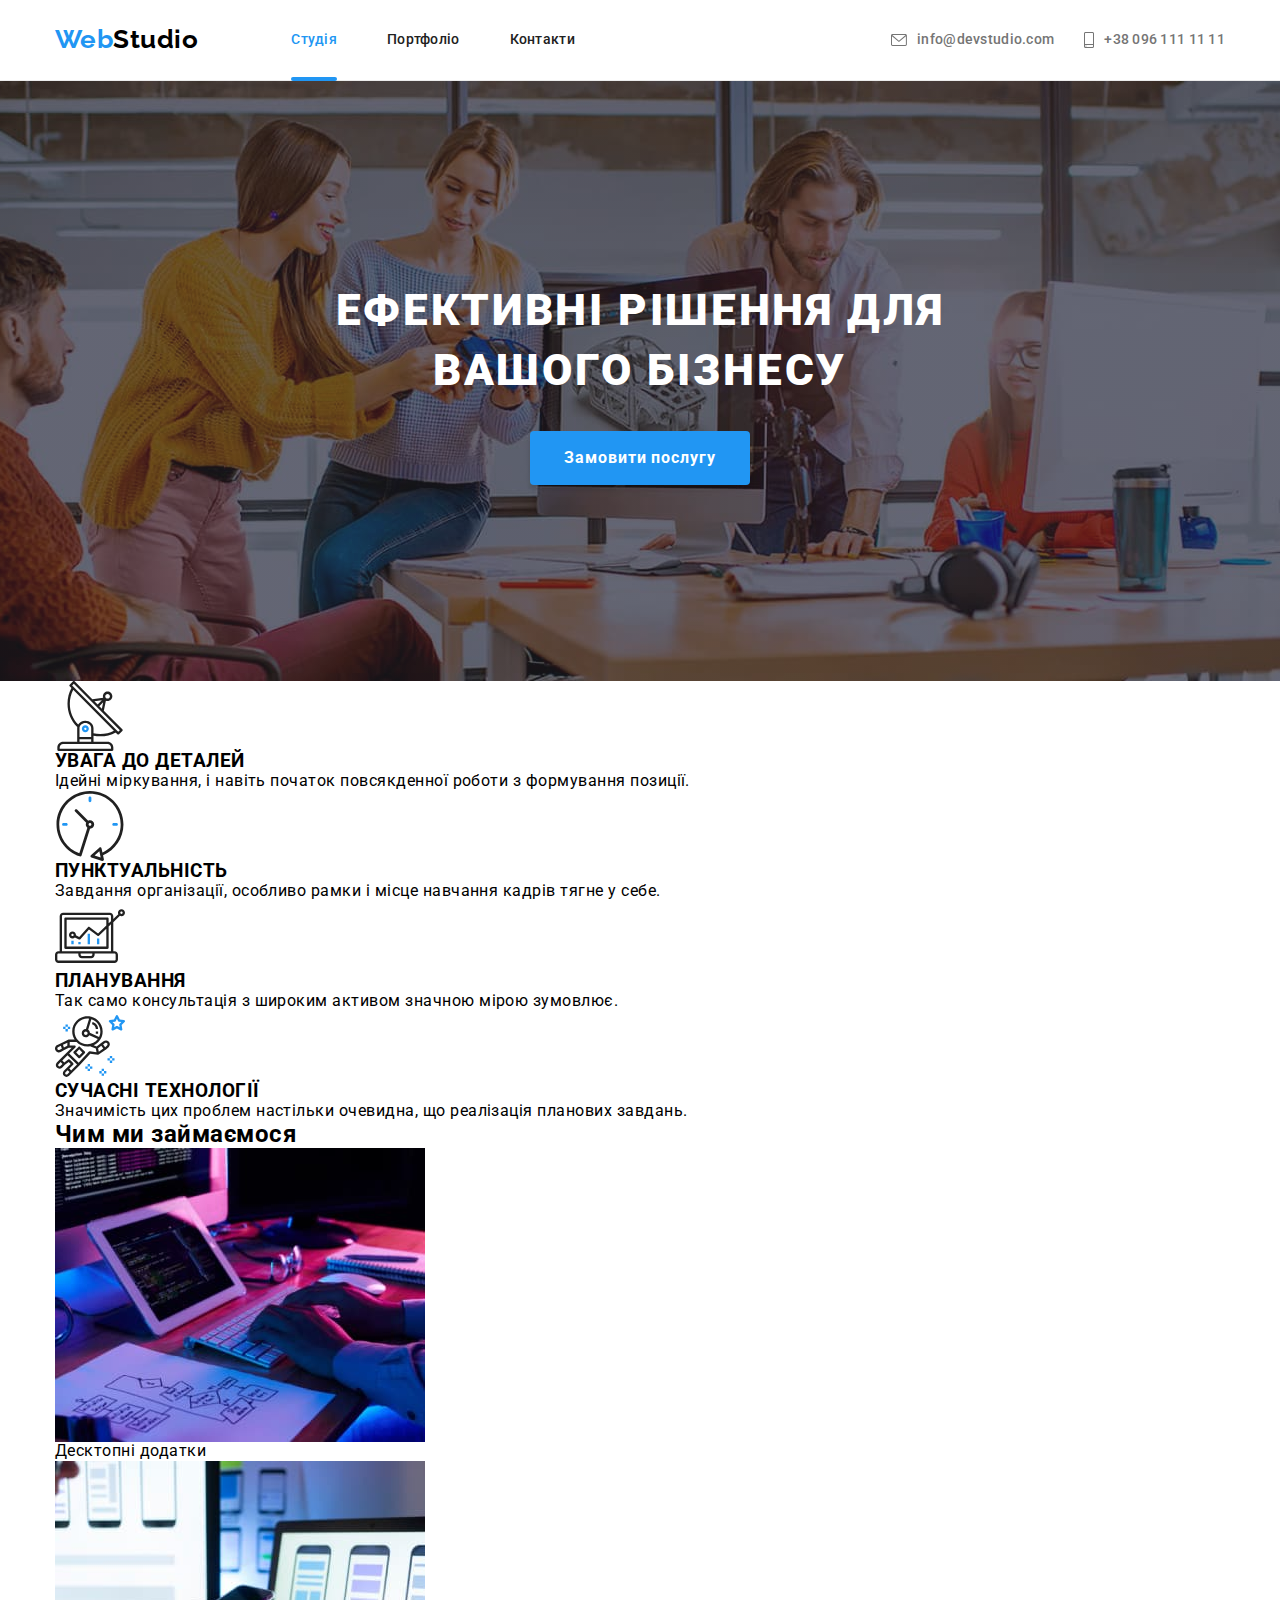
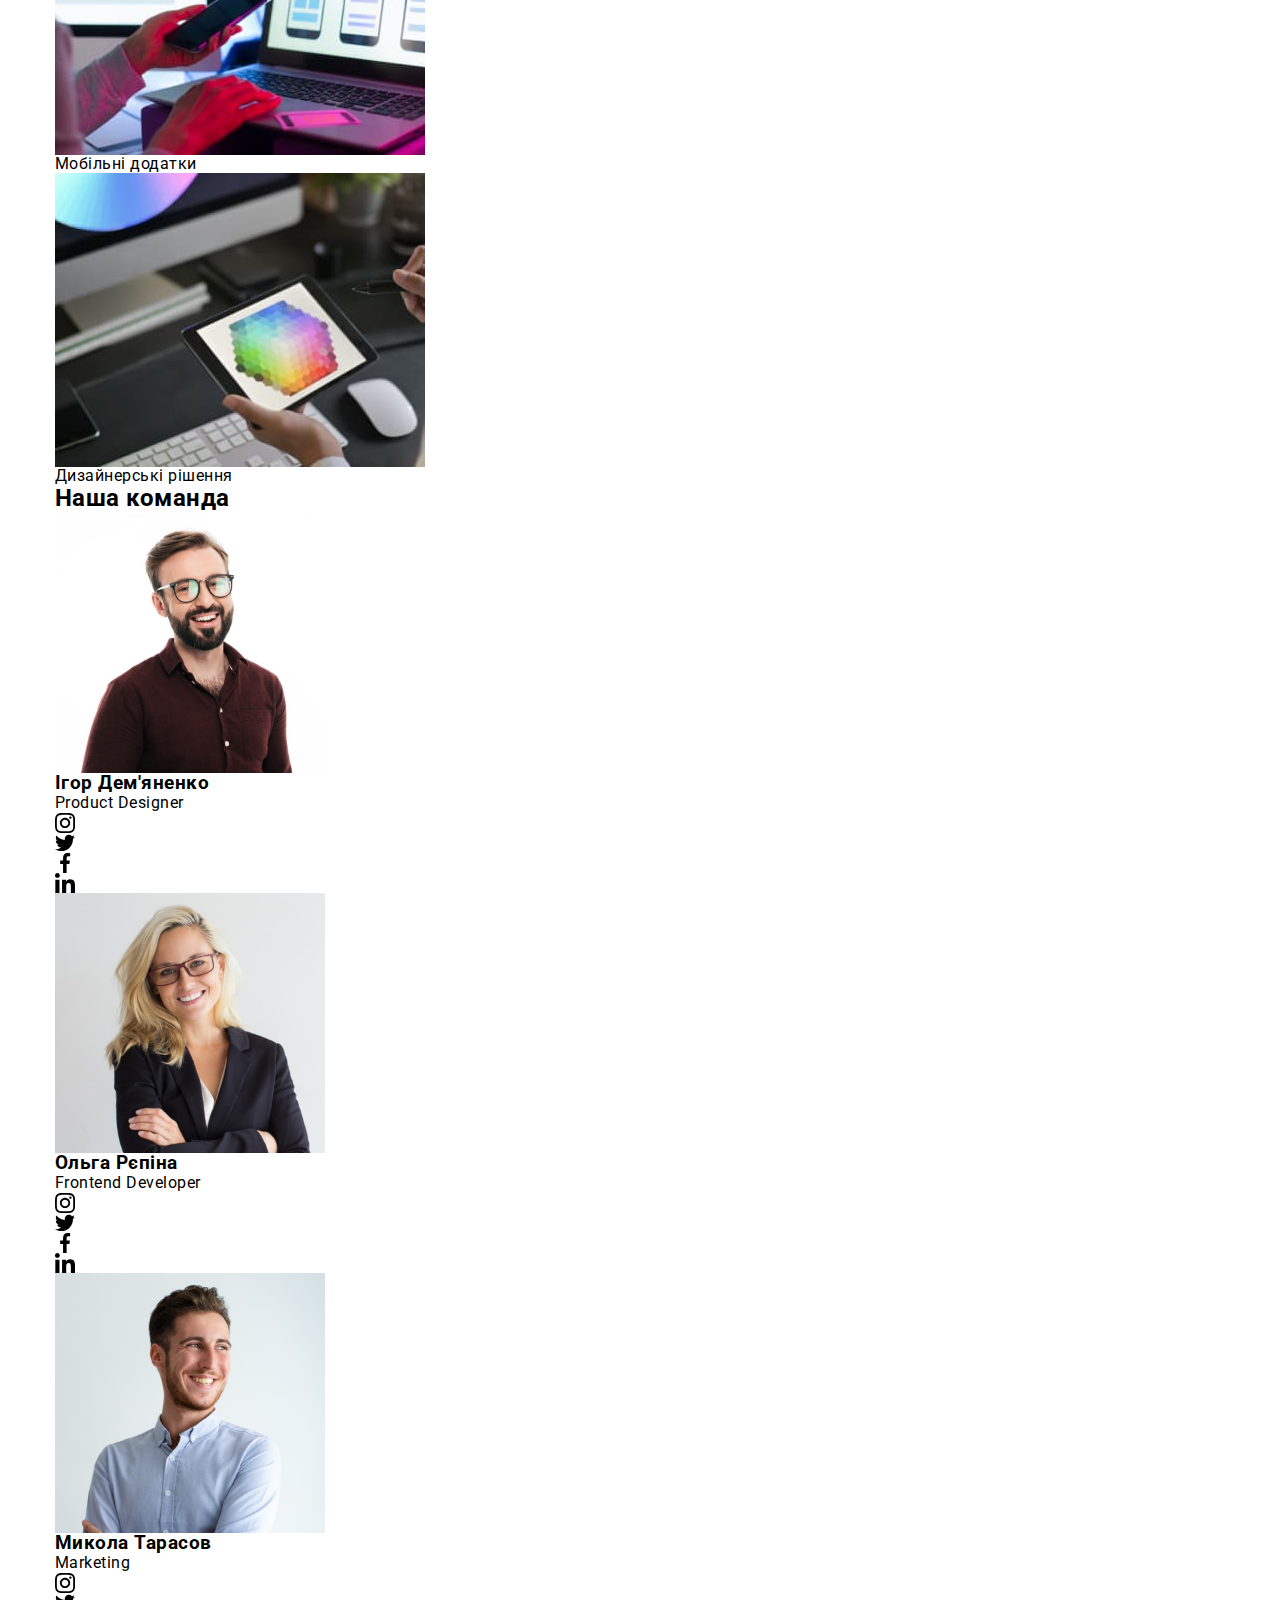
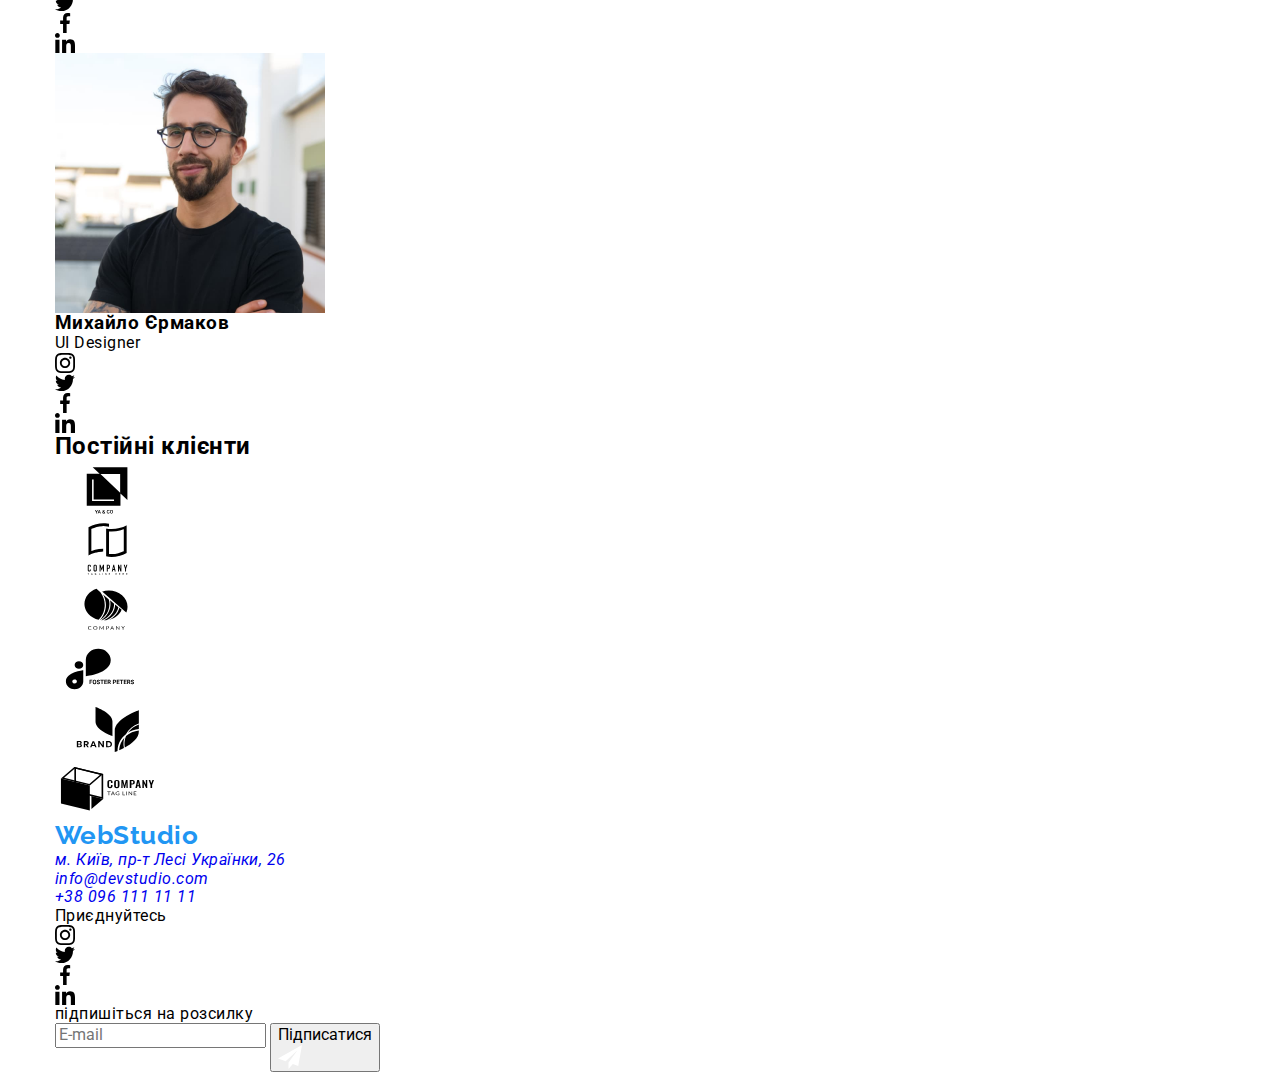
==== index.html @ 0f276e7e "хедер, хиро та модалка з формами заповнено" ====
<!DOCTYPE html>
<html lang="uk">
  <head>
    <meta charset="UTF-8" />
    <meta http-equiv="X-UA-Compatible" content="IE=edge" />
    <meta name="viewport" content="width=device-width, initial-scale=1.0" />
    <title>Студія</title>
    <link rel="preconnect" href="https://fonts.googleapis.com" />
    <link rel="preconnect" href="https://fonts.gstatic.com" crossorigin />
    <link
      href="https://fonts.googleapis.com/css2?family=Raleway:wght@700&family=Roboto:wght@400;500;700;900&display=swap"
      rel="stylesheet"
    />
    <link rel="stylesheet" href="./css/main.min.css" />
  </head>
  <body>
    <!-- Шапка сайта -->
    <header class="page-header" class="page-header">
      <div class="container nav">
        <!-- Навігація -->
        <nav class="nav">
          <a class="logo" lang="en" href="./index.html"
            >Web<span class="logo__header">Studio</span></a
          >
          <ul class="nav-list nav-list--append">
            <li class="nav-list__item">
              <a class="nav-list__link current" href="./index.html"
                >Студія
                <div class="nav-list__box"></div>
              </a>
            </li>
            <li class="nav-list__item">
              <a class="nav-list__link" href="./portfolio.html">Портфоліо</a>
            </li>
            <li class="nav-list__item">
              <a href="#" class="nav-list__link">Контакти</a>
            </li>
          </ul>
        </nav>
        <!-- Лінки контактів -->
        <ul class="link-contact link-contact--append">
          <li class="link-contact__item">
            <a class="link-contact__link" href="mailto:info@devstudio.com">
              <svg class="link-contact__icon link-contact__icon--preppend" width="16" height="12">
                <use href="./images/icons.svg#icon-envelope"></use>
              </svg>
              <span class="link-contact__text">info@devstudio.com</span></a
            >
          </li>
          <li class="link-contact__item">
            <a class="link-contact__link" href="tel:+380961111111">
              <svg class="link-contact__icon link-contact__icon--preppend" width="10" height="16">
                <use href="./images/icons.svg#icon-smartphone"></use>
              </svg>
              <span class="link-contact__text">+38 096 111 11 11</span></a
            >
          </li>
        </ul>
      </div>
    </header>
    <main>
      <!-- Герой -->
      <section class="main-screen">
        <h1 class="main-screen__title">Ефективні рішення для вашого бізнесу</h1>
        <button data-modal-open class="main-button cursor" type="button">Замовити послугу</button>
        <div data-modal class="backdrop is-hidden">
          <div class="modal">
            <button data-modal-close type="button" class="close-btn cursor">
              <svg class="close-btn__icon" width="18" height="18">
                <use href="./images/icons.svg#icon-close-black"></use>
              </svg>
            </button>
            <div class="user-data">
              <p class="user-data__desc user-data__desc--indent">
                Залиште свої дані, ми вам передзвонимо
              </p>
              <form class="form">
                <label class="form__field"
                  ><span class="form__info">Ім'я</span>
                  <input class="form__input cursor" type="text" name="user-name" />
                  <svg class="form__icon" width="18" height="18">
                    <use href="./images/icons.svg#icon-person-black"></use>
                  </svg>
                </label>

                <label class="form__field"
                  ><span class="form__info">Телефон</span>
                  <input class="form__input cursor" type="tel" name="tel" />
                  <svg class="form__icon" width="18" height="18">
                    <use href="./images/icons.svg#icon-phone-black"></use>
                  </svg>
                </label>

                <label class="form__field"
                  ><span class="form__info">Пошта</span>
                  <input class="form__input cursor" type="tel" name="tel" />
                  <svg class="form__icon" width="18" height="18">
                    <use href="./images/icons.svg#icon-email-black"></use>
                  </svg>
                </label>

                <label class="form__field"
                  ><span class="form__info">Коментар</span>
                  <textarea
                    class="form__comment cursor"
                    name="feedback"
                    rows="8"
                    placeholder="Введіть текст"
                  ></textarea>
                </label>

                <label class="form__checkbox form__checkbox--indent">
                  <input class="form__checkbox-default cursor" type="checkbox" name="agreement" />
                  <span class="form__checkbox-custom">
                    <svg class="form__checkbox-icon cursor" width="16" height="15">
                      <use href="./images/icons.svg#icon-full-check"></use>
                    </svg>
                  </span>
                  <span class="form__checkbox-text cursor"
                    >Погоджуюся з розсилкою та приймаю<a
                      class="form__checkbox-link"
                      class="link-agreement"
                      href=""
                      >Умови договору</a
                    ></span
                  >
                </label>

                <button class="form__button cursor" type="submit">Відправити</button>
              </form>
            </div>
          </div>
        </div>
      </section>
      <!-- Features -->
      <section class="section features" class="section">
        <div class="container">
          <h2
            class="section-title features__title visually-hidden"
            class="section-title visually-hidden"
          >
            Наші особливості
          </h2>
          <ul class="features-list" class="list-box list-hidden">
            <li class="features-list__item" class="item">
              <div class="features-list__box" class="features-box">
                <svg
                  class="features-list__box-icon"
                  class="features-picture"
                  width="70"
                  height="70"
                >
                  <use href="./images/icons.svg#icon-antenna"></use>
                </svg>
              </div>
              <h3 class="features-list__subtitle" class="caption">УВАГА ДО ДЕТАЛЕЙ</h3>
              <p class="features-list__desc" class="caption-text">
                Ідейні міркування, і навіть початок повсякденної роботи з формування позиції.
              </p>
            </li>
            <li class="features-list__item" class="item">
              <div class="features-list__box" class="features-box">
                <svg
                  class="features-list__box-icon"
                  class="features-picture"
                  width="70"
                  height="70"
                >
                  <use href="./images/icons.svg#icon-clock"></use>
                </svg>
              </div>
              <h3 class="features-list__subtitle" class="caption">ПУНКТУАЛЬНІСТЬ</h3>
              <p class="features-list__desc" class="caption-text">
                Завдання організації, особливо рамки і місце навчання кадрів тягне у себе.
              </p>
            </li>

            <li class="features-list__item" class="item">
              <div class="features-list__box" class="features-box">
                <svg
                  class="features-list__box-icon"
                  class="features-picture"
                  width="70"
                  height="70"
                >
                  <use href="./images/icons.svg#icon-diagram"></use>
                </svg>
              </div>
              <h3 class="features-list__subtitle" class="caption">ПЛАНУВАННЯ</h3>
              <p class="features-list__desc" class="caption-text">
                Так само консультація з широким активом значною мірою зумовлює.
              </p>
            </li>

            <li class="features-list__item" class="item">
              <div class="features-list__box" class="features-box">
                <svg
                  class="features-list__box-icon"
                  class="features-picture"
                  width="70"
                  height="70"
                >
                  <use href="./images/icons.svg#icon-astronaut"></use>
                </svg>
              </div>
              <h3 class="features-list__subtitle" class="caption">СУЧАСНІ ТЕХНОЛОГІЇ</h3>
              <p class="features-list__desc" class="caption-text">
                Значимість цих проблем настільки очевидна, що реалізація планових завдань.
              </p>
            </li>
          </ul>
        </div>
      </section>
      <!-- Чим ми займаємося -->
      <section class="section our-development" class="section no-padding">
        <div class="container">
          <h2 class="section-title our-development__title" class="section-title">
            Чим ми займаємося
          </h2>
          <ul class="work-list" class="list-images list-hidden">
            <li class="work-list__item" class="item-images">
              <div class="work-list__thumb" class="thumb-features">
                <img
                  class="work-list__thumb-image"
                  class="images"
                  src="./images/webdev.jpg"
                  alt="Веб-розробник пише код"
                  width="370"
                />
                <div class="work-list__thumb-box" class="thumb-background">
                  <p class="work-list__thumb-box-desc" class="thumb-caption">Десктопні додатки</p>
                </div>
              </div>
            </li>

            <li class="work-list__item" class="item-images">
              <div class="work-list__thumb" class="thumb-features">
                <img
                  class="work-list__thumb-image"
                  class="images"
                  src="./images/designer.jpg"
                  alt="Дизайнер малює макет"
                  width="370"
                />
                <div class="work-list__thumb-box" class="thumb-background">
                  <p class="work-list__thumb-box-desc" class="thumb-caption">Мобільні додатки</p>
                </div>
              </div>
            </li>

            <li class="work-list__item" class="item-images">
              <div class="work-list__thumb" class="thumb-features">
                <img
                  class="work-list__thumb-image"
                  class="images"
                  src="./images/takingcolor.jpg"
                  alt="Людина обирає колір"
                  width="370"
                />
                <div class="work-list__thumb-box" class="thumb-background">
                  <p class="work-list__thumb-box-desc" class="thumb-caption">
                    Дизайнерські рішення
                  </p>
                </div>
              </div>
            </li>
          </ul>
        </div>
      </section>
      <!-- Перелік команди -->
      <section class="section team" class="team section">
        <div class="container">
          <h2 class="section-title team__title" class="section-title">Наша команда</h2>
          <ul class="our-team" class="list-hidden">
            <li class="our-team__item" class="item">
              <img
                class="our-team__item-image"
                class="worker-avatar"
                src="./images/smilingworker.jpg"
                alt="Фото продуктового дизайнера"
                width="270"
              />
              <div class="our-team__item-box" class="worker-container">
                <h3 class="our-team__item-title" class="worker-name caption">Ігор Дем'яненко</h3>
                <p lang="en" class="our-team__item-desc" class="caption-text">Product Designer</p>

                <ul class="our-team__item-contacts socials" class="list-hidden socials">
                  <li class="socials__item" class="link-socials">
                    <a class="socials__link" href="" class="socials-attention">
                      <svg class="socials__icon" class="features-picture" width="20" height="20">
                        <use href="./images/icons.svg#icon-instagram"></use>
                      </svg>
                    </a>
                  </li>

                  <li class="socials__item" class="link-socials">
                    <a class="socials__link" href="" class="socials-attention">
                      <svg class="socials__icon" class="features-picture" width="20" height="20">
                        <use href="./images/icons.svg#icon-twitter"></use>
                      </svg>
                    </a>
                  </li>

                  <li class="socials__item" class="link-socials">
                    <a class="socials__link" href="" class="socials-attention">
                      <svg class="socials__icon" class="features-picture" width="20" height="20">
                        <use href="./images/icons.svg#icon-facebook"></use>
                      </svg>
                    </a>
                  </li>

                  <li class="socials__item" class="link-socials">
                    <a class="socials__link" href="" class="socials-attention">
                      <svg class="socials__icon" class="features-picture" width="20" height="20">
                        <use href="./images/icons.svg#icon-linkedin"></use>
                      </svg>
                    </a>
                  </li>
                </ul>
              </div>
            </li>

            <li class="our-team__item" class="item">
              <img
                class="our-team__item-image"
                class="worker-avatar"
                src="./images/smiling-frontend-dev.jpg"
                alt="Фото фронтенд-розробниці"
                width="270"
              />
              <div class="our-team__item-box" class="worker-container">
                <h3 class="our-team__item-title" class="worker-name caption">Ольга Рєпіна</h3>
                <p lang="en" class="our-team__item-desc" class="caption-text">Frontend Developer</p>

                <ul class="our-team__item-contacts socials" class="list-hidden socials">
                  <li class="socials__item" class="link-socials">
                    <a class="socials__link" href="" class="socials-attention">
                      <svg class="socials__icon" class="features-picture" width="20" height="20">
                        <use href="./images/icons.svg#icon-instagram"></use>
                      </svg>
                    </a>
                  </li>

                  <li class="socials__item" class="link-socials">
                    <a class="socials__link" href="" class="socials-attention">
                      <svg class="socials__icon" class="features-picture" width="20" height="20">
                        <use href="./images/icons.svg#icon-twitter"></use>
                      </svg>
                    </a>
                  </li>

                  <li class="socials__item" class="link-socials">
                    <a class="socials__link" href="" class="socials-attention">
                      <svg class="socials__icon" class="features-picture" width="20" height="20">
                        <use href="./images/icons.svg#icon-facebook"></use>
                      </svg>
                    </a>
                  </li>

                  <li class="socials__item" class="link-socials">
                    <a class="socials__link" href="" class="socials-attention">
                      <svg class="socials__icon" class="features-picture" width="20" height="20">
                        <use href="./images/icons.svg#icon-linkedin"></use>
                      </svg>
                    </a>
                  </li>
                </ul>
              </div>
            </li>

            <li class="our-team__item" class="item">
              <img
                class="our-team__item-image"
                class="worker-avatar"
                src="./images/responsible-of-marketing.jpg"
                alt="Фото відповідального за маркетинг"
                width="270"
              />
              <div class="our-team__item-box" class="worker-container">
                <h3 class="our-team__item-title" class="worker-name caption">Микола Тарасов</h3>
                <p lang="en" class="our-team__item-desc" class="caption-text">Marketing</p>

                <ul class="our-team__item-contacts socials" class="list-hidden socials">
                  <li class="socials__item" class="link-socials">
                    <a class="socials__link" href="" class="socials-attention">
                      <svg class="socials__icon" class="features-picture" width="20" height="20">
                        <use href="./images/icons.svg#icon-instagram"></use>
                      </svg>
                    </a>
                  </li>

                  <li class="socials__item" class="link-socials">
                    <a class="socials__link" href="" class="socials-attention">
                      <svg class="socials__icon" class="features-picture" width="20" height="20">
                        <use href="./images/icons.svg#icon-twitter"></use>
                      </svg>
                    </a>
                  </li>

                  <li class="socials__item" class="link-socials">
                    <a class="socials__link" href="" class="socials-attention">
                      <svg class="socials__icon" class="features-picture" width="20" height="20">
                        <use href="./images/icons.svg#icon-facebook"></use>
                      </svg>
                    </a>
                  </li>

                  <li class="socials__item" class="link-socials">
                    <a class="socials__link" href="" class="socials-attention">
                      <svg class="socials__icon" class="features-picture" width="20" height="20">
                        <use href="./images/icons.svg#icon-linkedin"></use>
                      </svg>
                    </a>
                  </li>
                </ul>
              </div>
            </li>

            <li class="our-team__item" class="item">
              <img
                class="our-team__item-image"
                class="worker-avatar"
                src="./images/photo-of-UI-designer.jpg"
                alt="Фото користувацького дизайнера"
                width="270"
              />
              <div class="our-team__item-box" class="worker-container">
                <h3 class="our-team__item-title" class="worker-name caption">Михайло Єрмаков</h3>
                <p lang="en" class="our-team__item-desc" class="caption-text">UI Designer</p>

                <ul class="our-team__item-contacts socials" class="list-hidden socials">
                  <li class="socials__item" class="link-socials">
                    <a class="socials__link" href="" class="socials-attention">
                      <svg class="socials__icon" class="features-picture" width="20" height="20">
                        <use href="./images/icons.svg#icon-instagram"></use>
                      </svg>
                    </a>
                  </li>

                  <li class="socials__item" class="link-socials">
                    <a class="socials__link" href="" class="socials-attention">
                      <svg class="socials__icon" class="features-picture" width="20" height="20">
                        <use href="./images/icons.svg#icon-twitter"></use>
                      </svg>
                    </a>
                  </li>

                  <li class="socials__item" class="link-socials">
                    <a class="socials__link" href="" class="socials-attention">
                      <svg class="socials__icon" class="features-picture" width="20" height="20">
                        <use href="./images/icons.svg#icon-facebook"></use>
                      </svg>
                    </a>
                  </li>

                  <li class="socials__item" class="link-socials">
                    <a class="socials__link" href="" class="socials-attention">
                      <svg class="socials__icon" class="features-picture" width="20" height="20">
                        <use href="./images/icons.svg#icon-linkedin"></use>
                      </svg>
                    </a>
                  </li>
                </ul>
              </div>
            </li>
          </ul>
        </div>
      </section>
      <!-- Постійні клієнти -->
      <section class="section clients" class="section">
        <div class="container">
          <h2 class="section__title clients__title" class="section-title">Постійні клієнти</h2>
          <ul class="our-clients" class="list-hidden client">
            <li class="our-clients__item">
              <a class="our-clients__link" class="link-hidden client-box" href=""
                ><svg class="our-clients__icon" class="client-picture" width="106" height="60">
                  <use href="./images/icons.svg#icon-Logo-first"></use></svg
              ></a>
            </li>

            <li class="our-clients__item">
              <a class="our-clients__link" class="link-hidden client-box" href=""
                ><svg class="our-clients__icon" class="client-picture" width="106" height="60">
                  <use href="./images/icons.svg#icon-Logo-yaco"></use></svg
              ></a>
            </li>

            <li class="our-clients__item">
              <a class="our-clients__link" class="link-hidden client-box" href=""
                ><svg class="our-clients__icon" class="client-picture" width="106" height="60">
                  <use href="./images/icons.svg#icon-Logo-tagline"></use></svg
              ></a>
            </li>

            <li class="our-clients__item">
              <a class="our-clients__link" class="link-hidden client-box" href=""
                ><svg class="our-clients__icon" class="client-picture" width="106" height="60">
                  <use href="./images/icons.svg#icon-Logo-fooster"></use></svg
              ></a>
            </li>

            <li class="our-clients__item">
              <a class="our-clients__link" class="link-hidden client-box" href=""
                ><svg class="our-clients__icon" class="client-picture" width="106" height="60">
                  <use href="./images/icons.svg#icon-Logo-brand"></use></svg
              ></a>
            </li>

            <li class="our-clients__item">
              <a class="our-clients__link" class="link-hidden client-box" href=""
                ><svg class="our-clients__icon" class="client-picture" width="106" height="60">
                  <use href="./images/icons.svg#icon-Logo-company"></use></svg
              ></a>
            </li>
          </ul>
        </div>
      </section>
    </main>
    <footer class="page-footer" class="footer-section">
      <div class="container footer-container" class="container">
        <div class="footer-box" class="foot-box">
          <!-- Подвал, лого -->
          <a class="footer-logo logo" lang="en" href="./index.html" class="logo"
            >Web<span class="logo-footer" class="logo-footer">Studio</span></a
          >
          <!-- Адреса -->
          <address class="adress" class="address">
            <ul class="address__list" class="address-links list-hidden">
              <li class="address__item" class="address-items">
                <a
                  class="address__item-link"
                  class="link-hidden address-place"
                  href="https://goo.gl/maps/CPtrU1FHBa2aNyZL9"
                  target="_blank"
                  rel="noopener noreferrer nofollow"
                  >м. Київ, пр-т Лесі Українки, 26</a
                >
              </li>
              <li class="address__item" class="address-items">
                <a
                  class="address__contact"
                  class="contact link-hidden"
                  href="mailto:info@devstudio.com"
                  target="_blank"
                  rel="noopener noreferrer nofollow"
                  >info@devstudio.com</a
                >
              </li>
              <li class="address__item" class="address-items">
                <a
                  class="address__contact"
                  class="contact link-hidden"
                  href="tel:+380961111111"
                  target="_blank"
                  rel="noopener noreferrer nofollow"
                  >+38 096 111 11 11</a
                >
              </li>
            </ul>
          </address>
        </div>
        <div class="footer-social" class="box-socials">
          <p class="footer-social__title" class="subtitle-footer">Приєднуйтесь</p>
          <ul class="footer-social__list socials" class="list-hidden socials">
            <li class="footer-social__item socials__item" class="link-socials">
              <a
                class="footer-socials__link socials__link"
                href=""
                class="socials-attention footer-attention"
              >
                <svg
                  class="footer-socials__icon socials__icon"
                  class="features-picture"
                  width="20"
                  height="20"
                >
                  <use href="./images/icons.svg#icon-instagram"></use>
                </svg>
              </a>
            </li>

            <li class="footer-social__item socials__item" class="link-socials">
              <a
                class="footer-socials__link socials__link"
                href=""
                class="socials-attention footer-attention"
              >
                <svg
                  class="footer-socials__icon socials__icon"
                  class="features-picture"
                  width="20"
                  height="20"
                >
                  <use href="./images/icons.svg#icon-twitter"></use>
                </svg>
              </a>
            </li>

            <li class="footer-social__item socials__item" class="link-socials">
              <a
                class="footer-socials__link socials__link"
                href=""
                class="socials-attention footer-attention"
              >
                <svg
                  class="footer-socials__icon socials__icon"
                  class="features-picture"
                  width="20"
                  height="20"
                >
                  <use href="./images/icons.svg#icon-facebook"></use>
                </svg>
              </a>
            </li>

            <li class="footer-social__item socials__item" class="link-socials">
              <a
                class="footer-socials__link socials__link"
                href=""
                class="socials-attention footer-attention"
              >
                <svg
                  class="footer-socials__icon socials__icon"
                  class="features-picture"
                  width="20"
                  height="20"
                >
                  <use href="./images/icons.svg#icon-linkedin"></use>
                </svg>
              </a>
            </li>
          </ul>
        </div>
        <div class="footer-subscribe" class="subscribe">
          <p class="footer-subscribe__title" class="subtitle-footer">підпишіться на розсилку</p>
          <form class="footer-subscribe__form form-footer" class="form-footer">
            <label class="form-footer__label">
              <input
                class="form-footer__email"
                class="footer-email cursor"
                type="email"
                name="mail"
                placeholder="E-mail"
              />
            </label>

            <button
              class="form-button form-footer__button cursor"
              class="subscribe-button cursor"
              type="submit"
            >
              Підписатися
              <svg class="form-footer__icon" width="24" height="24">
                <use href="./images/icons.svg#icon-icon-send"></use>
              </svg>
            </button>
          </form>
        </div>
      </div>
    </footer>
    <script src="./js/modal.js"></script>
  </body>
</html>
---- css/main.min.css ----
/*! modern-normalize v1.1.0 | MIT License | https://github.com/sindresorhus/modern-normalize */*,::before,::after{box-sizing:border-box}html{line-height:1.15;-webkit-text-size-adjust:100%;-moz-tab-size:4;tab-size:4}body{margin:0;font-family:system-ui,-apple-system,"Segoe UI",Roboto,Helvetica,Arial,sans-serif,"Apple Color Emoji","Segoe UI Emoji"}hr{height:0;color:inherit}abbr[title]{text-decoration:underline dotted}b,strong{font-weight:bolder}code,kbd,samp,pre{font-family:ui-monospace,SFMono-Regular,Consolas,"Liberation Mono",Menlo,monospace;font-size:1em}small{font-size:80%}sub,sup{font-size:75%;line-height:0;position:relative;vertical-align:baseline}sub{bottom:-0.25em}sup{top:-0.5em}table{text-indent:0;border-color:inherit}button,input,optgroup,select,textarea{font-family:inherit;font-size:100%;line-height:1.15;margin:0}button,select{text-transform:none}button,[type=button],[type=reset],[type=submit]{-webkit-appearance:button}::-moz-focus-inner{border-style:none;padding:0}:-moz-focusring{outline:1px dotted ButtonText}:-moz-ui-invalid{box-shadow:none}legend{padding:0}progress{vertical-align:baseline}::-webkit-inner-spin-button,::-webkit-outer-spin-button{height:auto}[type=search]{-webkit-appearance:textfield;outline-offset:-2px}::-webkit-search-decoration{-webkit-appearance:none}::-webkit-file-upload-button{-webkit-appearance:button;font:inherit}summary{display:list-item}body{color:var(--primary-text-color);background-color:var(--primary-bgr-color);font-family:Roboto,sans-serif;font-size:16px;letter-spacing:.03em}h1,h2,h3,h4,h5,h6,p{margin-top:0;margin-bottom:0}ul{list-style:none;padding:0;margin:0}a{text-decoration-line:none}svg,img{display:block}.page-header{border-bottom:1px solid #ececec}.visually-hidden{position:absolute;white-space:nowrap;width:1px;height:1px;overflow:hidden;border:0;padding:0;clip:rect(0 0 0 0);clip-path:inset(50%);margin:-1px}.cursor{cursor:pointer}.backdrop{position:fixed;z-index:20;top:0;left:0;width:100%;height:100%;opacity:1;transition:opacity 250ms cubic-bezier(0.4, 0, 0.2, 1);background-color:rgba(0,0,0,.2)}.backdrop.is-hidden{opacity:0;pointer-events:none}.form__input,.form__comment:focus-visible{outline:0}.container{width:1200px;padding-left:15px;padding-right:15px;margin-top:0;margin-bottom:0;margin-right:auto;margin-left:auto}.logo{color:#2196f3;font-family:Raleway,sans-serif;font-weight:700;font-size:26px;line-height:1.2}.logo__header{color:#000}.nav{display:flex;justify-content:none;align-items:center}.nav-list{display:flex}.nav-list--append{margin-left:93px}.nav-list__item+.nav-list__item{margin-left:50px}.nav-list__link{position:relative;display:block;padding-top:32px;padding-bottom:32px;color:#212121;font-weight:500;font-size:14px;line-height:1.14;letter-spacing:.02em;transition:color 250ms cubic-bezier(0.4, 0, 0.2, 1)}.nav-list__link:hover,.nav-list__link:focus{color:#2196f3}.current{color:#2196f3}.nav-list__box::after{position:absolute;content:"";bottom:-1px;left:0;width:100%;height:4px;border-radius:2px;background-color:#2196f3}.link-contact{display:flex}.link-contact--append{margin-left:auto}.link-contact__item+.link-contact__item{margin-left:30px}.link-contact__link{display:flex;justify-content:none;align-items:center;font-weight:500;font-size:14px;line-height:1.14;letter-spacing:.02em;color:#757575;transition:color 250ms cubic-bezier(0.4, 0, 0.2, 1)}.link-contact__link:hover,.link-contact__link:focus{color:#2196f3}.link-contact__icon{fill:currentColor;display:inline-block}.link-contact__icon:hover{fill:#2196f3}.link-contact__icon--preppend{margin-right:10px}.main-screen{max-width:1600px;height:600px;background-color:#2f303a;background-image:linear-gradient(to right, rgba(47, 48, 58, 0.4), rgba(47, 48, 58, 0.4)),url(../images/hero-banner.jpg);background-size:cover;background-position:center;background-repeat:no-repeat;text-align:center;margin-left:auto;margin-right:auto;padding-top:200px;padding-bottom:200px}.main-screen__title{width:696px;margin-left:auto;margin-right:auto;color:#fff;text-transform:uppercase;font-weight:900;font-size:44px;line-height:1.36;text-align:center;letter-spacing:.06em;margin-top:0;margin-bottom:30px}.main-button{color:#fff;background-color:#2196f3;font-family:inherit;font-weight:700;font-size:16px;line-height:1.88;letter-spacing:.06em;min-width:216px;padding:10px 32px;box-shadow:0px 4px 4px rgba(0,0,0,.15);border-radius:4px;border-color:rgba(0,0,0,0);transition:color 250ms cubic-bezier(0.4, 0, 0.2, 1),background-color 250ms cubic-bezier(0.4, 0, 0.2, 1),border-color 250ms cubic-bezier(0.4, 0, 0.2, 1)}.main-button:hover{color:#fff;background-color:#188ce8;border-color:#2196f3}.modal{position:absolute;top:50%;left:50%;min-width:528px;min-height:581px;background-color:#fff;box-shadow:0px 1px 3px rgba(0,0,0,.12),0px 1px 1px rgba(0,0,0,.14),0px 2px 1px rgba(0,0,0,.2);border-radius:4px;transform:translate(-50%, -50%) scale(1);transition:transform 250ms cubic-bezier(0.4, 0, 0.2, 1)}.backdrop.is-hidden .modal{transform:translate(-50%, -50%) scale(1.1);transition:transform 250ms cubic-bezier(0.4, 0, 0.2, 1)}.close-btn{position:absolute;top:8px;right:8px;display:flex;justify-content:center;align-items:center;padding:0;width:30px;height:30px;border:1px solid rgba(0,0,0,.1019607843);box-shadow:0px 1px 3px rgba(0,0,0,.12),0px 1px 1px rgba(0,0,0,.14),0px 2px 1px rgba(0,0,0,.2);border-radius:50%;transition:color 250ms cubic-bezier(0.4, 0, 0.2, 1),background-color 250ms cubic-bezier(0.4, 0, 0.2, 1),border-color 250ms cubic-bezier(0.4, 0, 0.2, 1);background-color:#fff}.close-btn:hover{fill:#2196f3}.user-data{padding:40px}.user-data__desc{font-weight:700;font-size:20px;letter-spacing:.03em;color:#212121}.user-data__desc--indent{margin-bottom:12px}.form{display:flex;justify-content:none;align-items:center;flex-direction:column;width:448px}.form__field{position:relative;display:flex;justify-content:none;align-items:flex-start;flex-direction:column;width:100%;margin-bottom:10px}.form__field:nth-child(4){margin-bottom:20px}.form__info{margin-bottom:4px;font-size:12px;line-height:14px;letter-spacing:.01em}.form__input{padding:12px 42px;height:40px;width:100%;border:1px solid rgba(33,33,33,.2);border-radius:4px}.form__field:focus-within .form__input{border-color:#2196f3;transition:border-color 250ms cubic-bezier(0.4, 0, 0.2, 1)}.form__field:not(focus-within) .form__input{transition:border-color 250ms cubic-bezier(0.4, 0, 0.2, 1)}.form__icon{position:absolute;bottom:11px;left:12px}.form__field:focus-within .form__icon{fill:#2196f3;transition:fill 250ms cubic-bezier(0.4, 0, 0.2, 1)}.form__field:not(focus-within) .form__icon{transition:fill 250ms cubic-bezier(0.4, 0, 0.2, 1)}.form__comment{padding:12px 16px;resize:none;width:100%;height:120px;border:1px solid rgba(33,33,33,.2);border-radius:4px}.form__comment::placeholder{font-size:12px;letter-spacing:.01em;color:rgba(117,117,117,.5)}.form__field:focus-within .form__comment{border-color:#2196f3;transition:border-color 250ms cubic-bezier(0.4, 0, 0.2, 1)}.form__field:not(focus-within) .form__comment{transition:border-color 250ms cubic-bezier(0.4, 0, 0.2, 1)}.form__checkbox{display:flex;justify-content:center;align-items:center;width:425px}.form__checkbox--indent{margin-bottom:30px}.form__checkbox-default{position:absolute;white-space:nowrap;width:1px;height:1px;overflow:hidden;border:0;padding:0;clip:rect(0 0 0 0);clip-path:inset(50%);margin:-1px}.form__checkbox-custom{position:relative;width:16px;height:15px;display:flex;justify-content:center;align-items:center;border:2px solid #212121;border-radius:2px;transition:border 250ms cubic-bezier(0.4, 0, 0.2, 1)}.form__checkbox-default:checked+.form__checkbox-custom{fill:currentColor;background-color:#2196f3;border-color:#2196f3;transition:fill 250ms cubic-bezier(0.4, 0, 0.2, 1),background-color 250ms cubic-bezier(0.4, 0, 0.2, 1),border-color 250ms cubic-bezier(0.4, 0, 0.2, 1)}.form__checkbox-icon{position:absolute;transition:opacity 250ms cubic-bezier(0.4, 0, 0.2, 1)}.form__checkbox-text{width:401px;font-size:14px;line-height:1.714;letter-spacing:.03em}.form__checkbox-link{text-decoration:underline;margin-left:4px;color:#2196f3}.form__button{padding:10px 52px;min-width:200px;font-weight:700;line-height:30px;letter-spacing:.06em;color:#fff;background-color:#2196f3;box-shadow:0px 4px 4px rgba(0,0,0,.15);border:0;border-radius:4px;border-color:rgba(0,0,0,0);transition:background-color 250ms cubic-bezier(0.4, 0, 0.2, 1)}.form__button:hover{background-color:#188ce8}/*# sourceMappingURL=main.min.css.map */
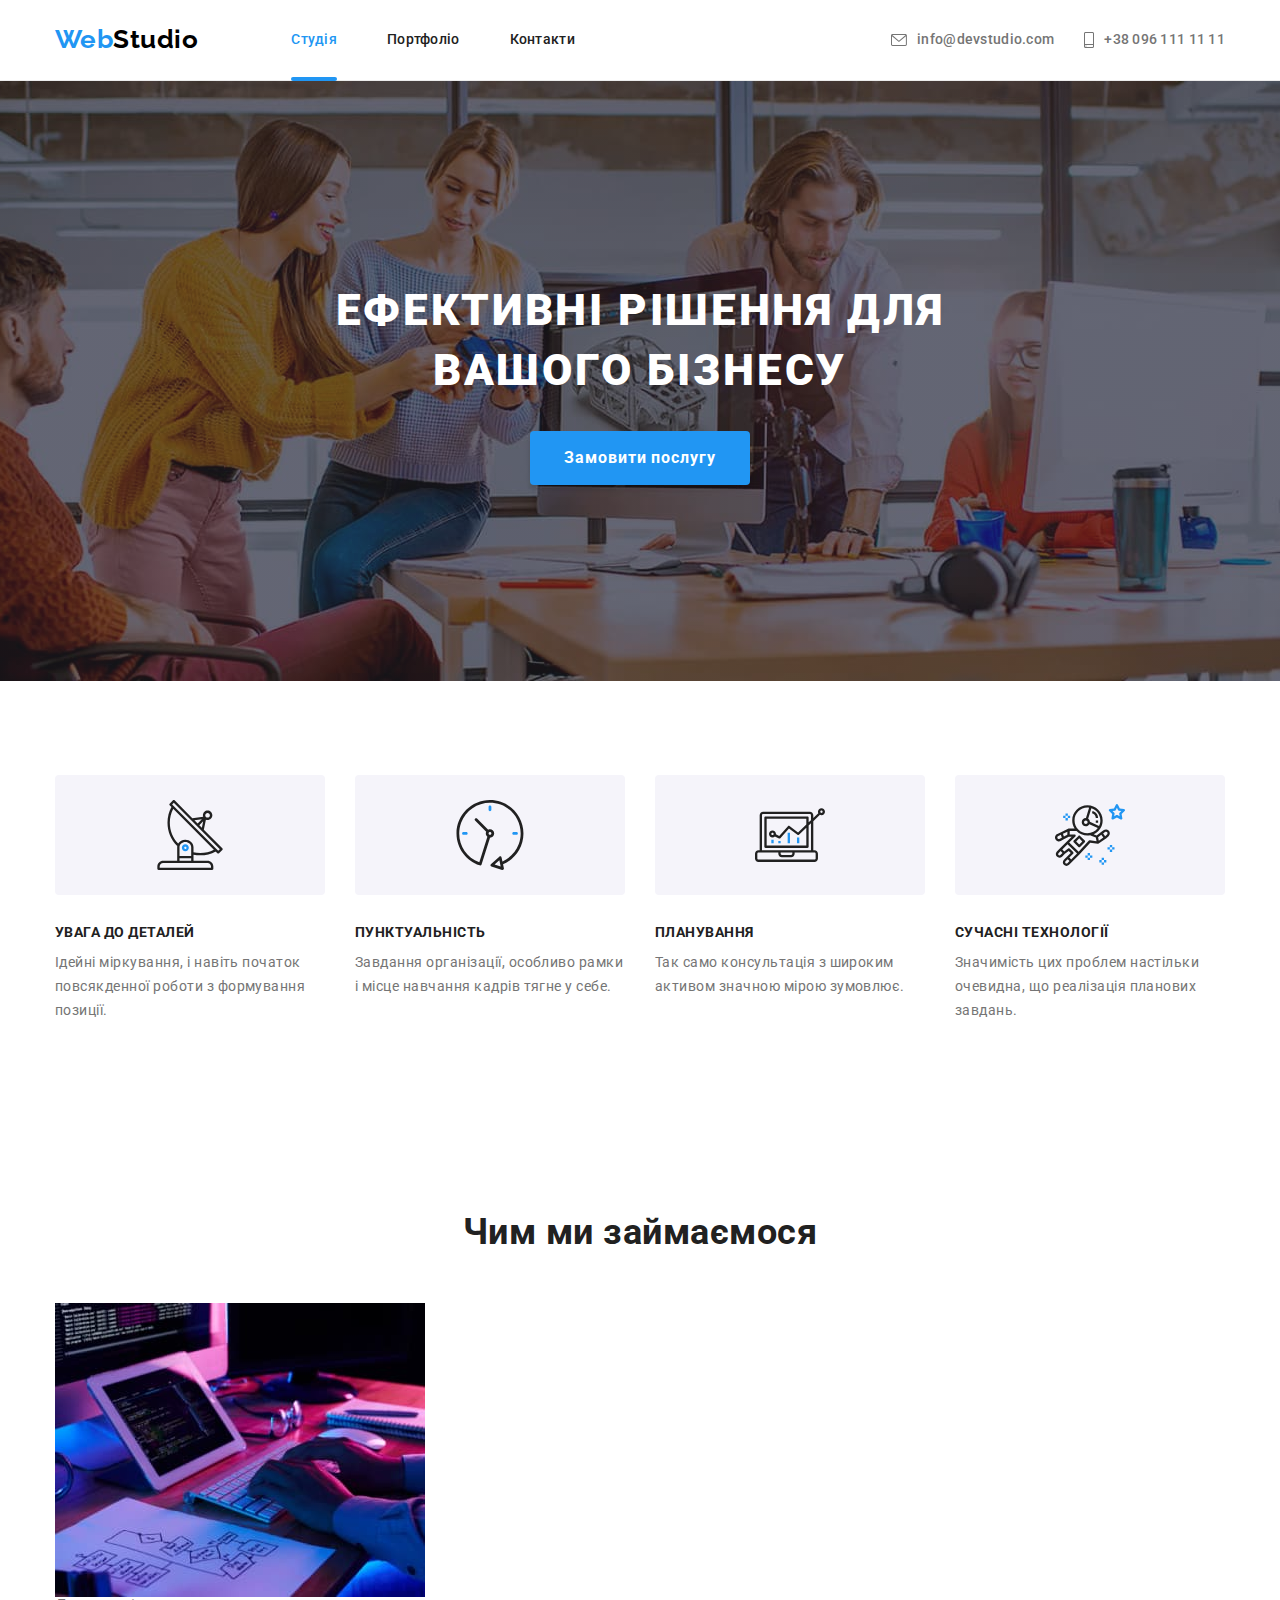
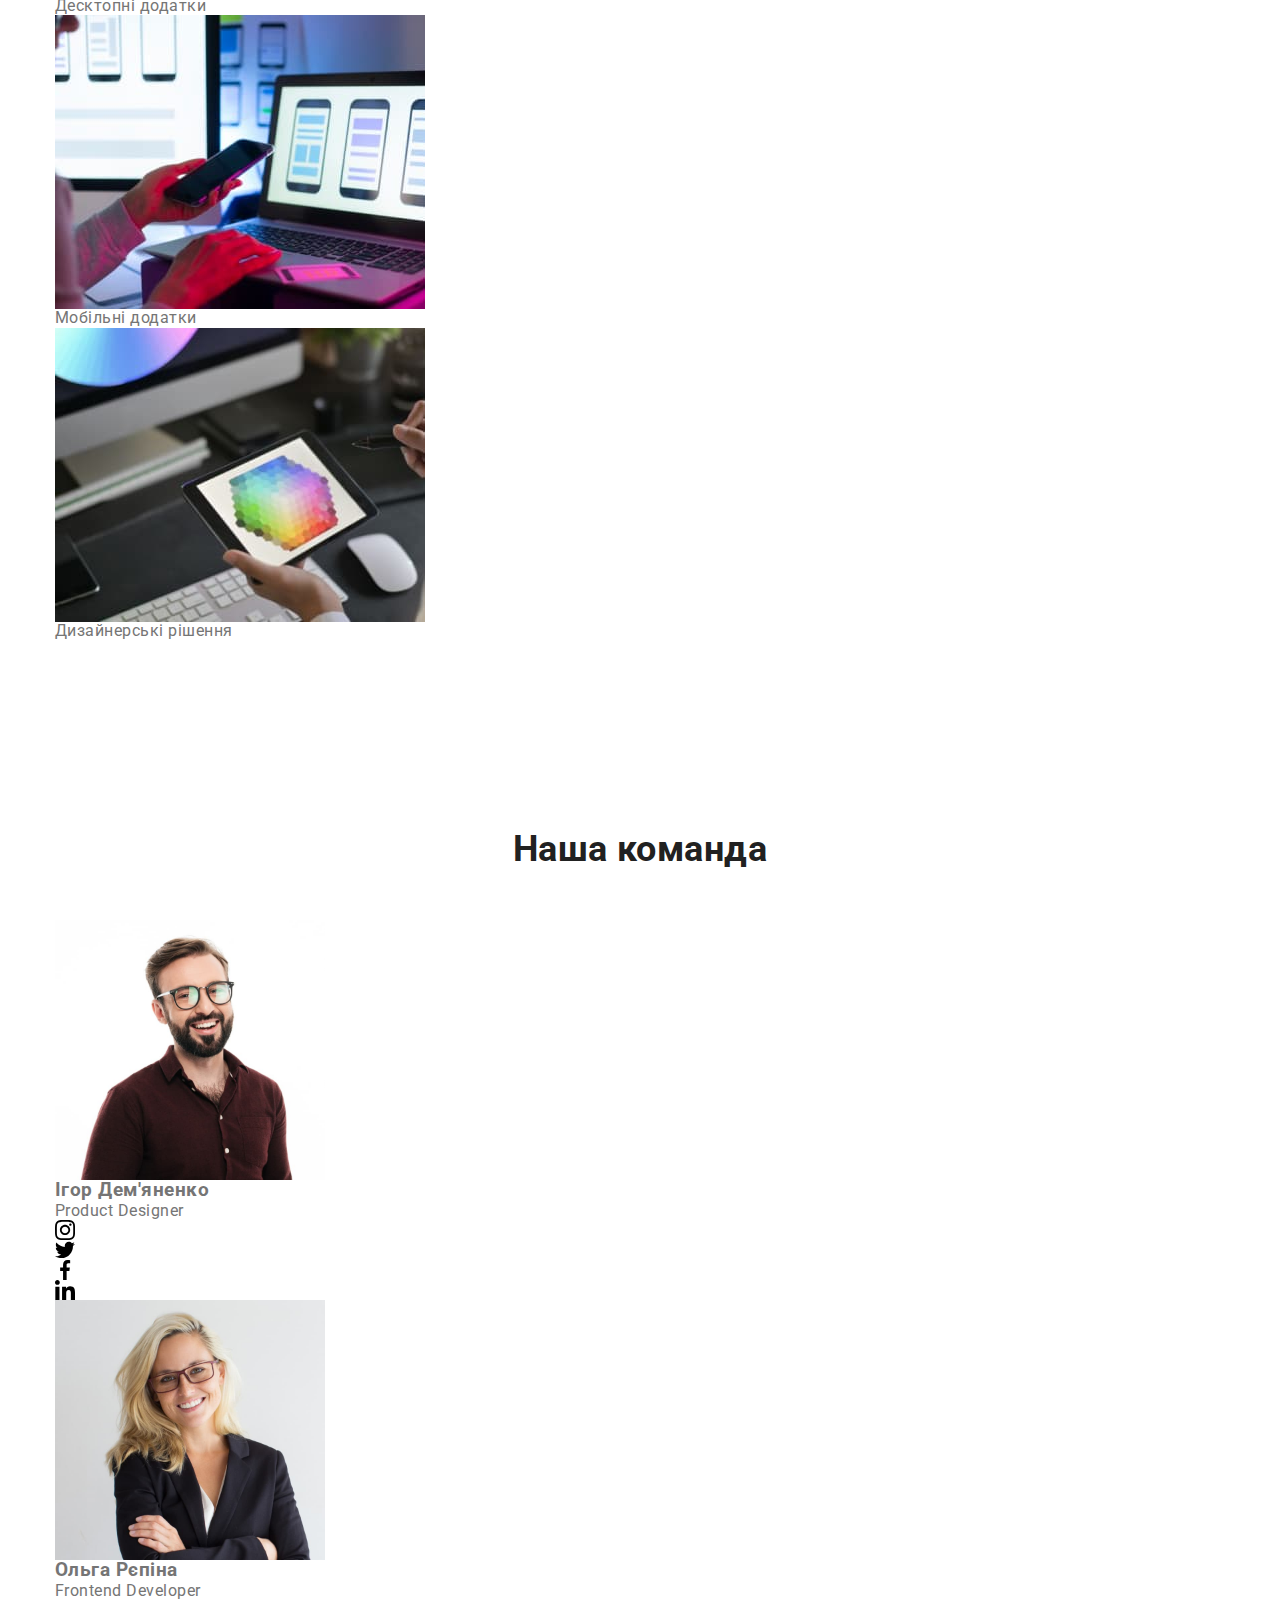
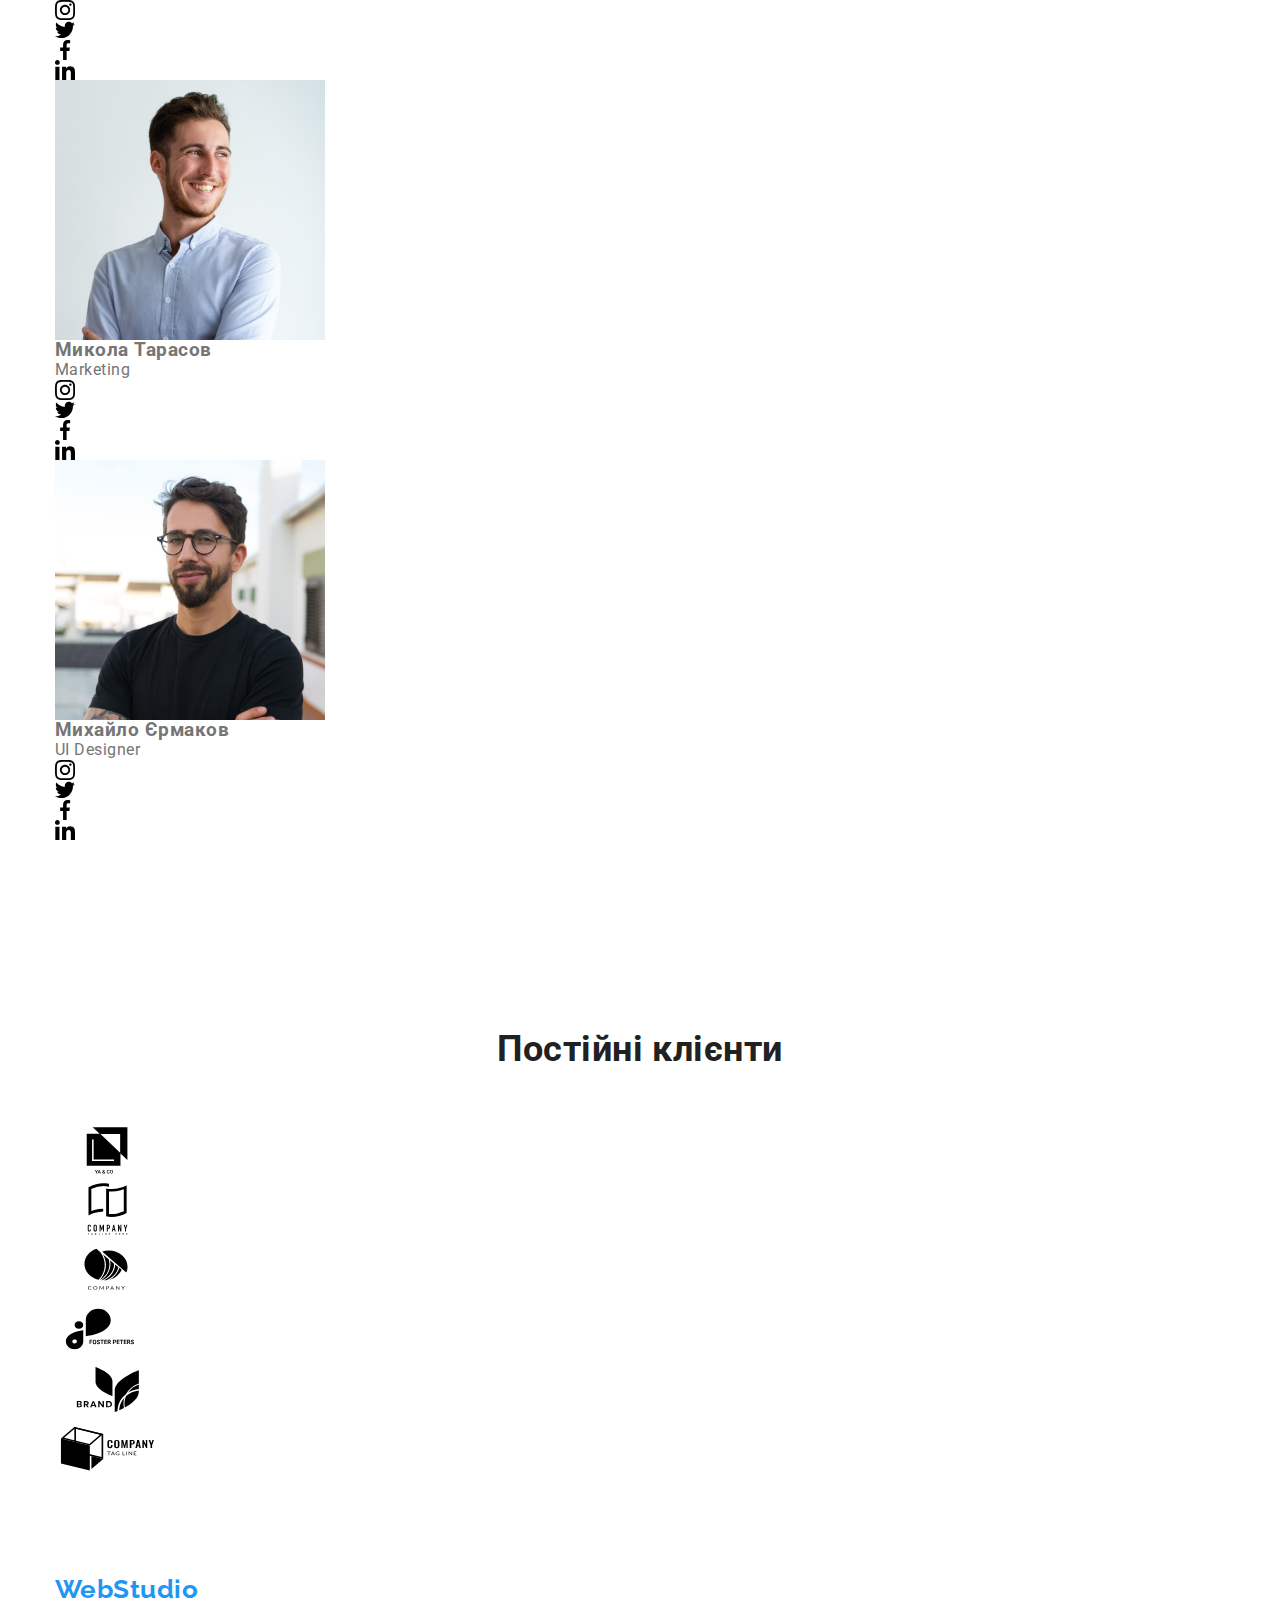
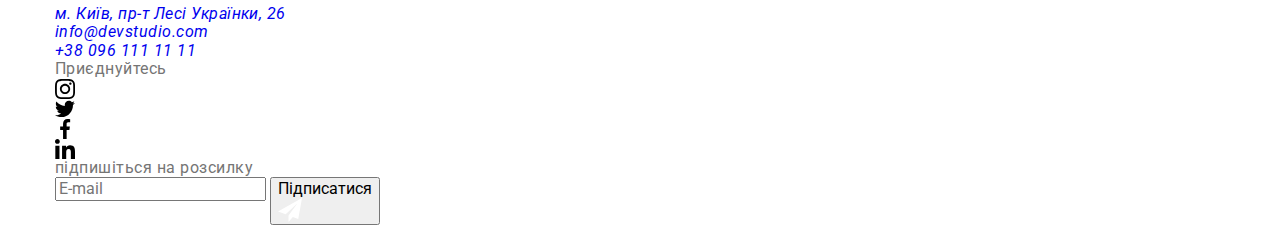
==== commit 00fe4f16: "додає розділ features" ====
--- a/index.html
+++ b/index.html
@@ -133,77 +133,75 @@
         </div>
       </section>
       <!-- Features -->
-      <section class="section features" class="section">
+      <section class="section">
         <div class="container">
-          <h2
-            class="section-title features__title visually-hidden"
-            class="section-title visually-hidden"
-          >
-            Наші особливості
-          </h2>
+          <h2 class="section__title visually-hidden">Наші особливості</h2>
           <ul class="features-list" class="list-box list-hidden">
-            <li class="features-list__item" class="item">
-              <div class="features-list__box" class="features-box">
+            <li class="features-list__item features-list__item__append" class="item">
+              <div class="features-list__box features-list__box--indent" class="features-box">
+                <svg class="features-list__box-icon" width="70" height="70">
+                  <use href="./images/icons.svg#icon-antenna"></use>
+                </svg>
+              </div>
+              <h3 class="features-list__subtitle features-list__subtitle--indent" class="caption">
+                УВАГА ДО ДЕТАЛЕЙ
+              </h3>
+              <p class="features-list__desc" class="caption-text">
+                Ідейні міркування, і навіть початок повсякденної роботи з формування позиції.
+              </p>
+            </li>
+            <li class="features-list__item features-list__item__append" class="item">
+              <div class="features-list__box features-list__box--indent" class="features-box">
                 <svg
                   class="features-list__box-icon"
                   class="features-picture"
                   width="70"
                   height="70"
                 >
-                  <use href="./images/icons.svg#icon-antenna"></use>
-                </svg>
-              </div>
-              <h3 class="features-list__subtitle" class="caption">УВАГА ДО ДЕТАЛЕЙ</h3>
+                  <use href="./images/icons.svg#icon-clock"></use>
+                </svg>
+              </div>
+              <h3 class="features-list__subtitle features-list__subtitle--indent" class="caption">
+                ПУНКТУАЛЬНІСТЬ
+              </h3>
               <p class="features-list__desc" class="caption-text">
-                Ідейні міркування, і навіть початок повсякденної роботи з формування позиції.
+                Завдання організації, особливо рамки і місце навчання кадрів тягне у себе.
               </p>
             </li>
-            <li class="features-list__item" class="item">
-              <div class="features-list__box" class="features-box">
+
+            <li class="features-list__item features-list__item__append" class="item">
+              <div class="features-list__box features-list__box--indent" class="features-box">
                 <svg
                   class="features-list__box-icon"
                   class="features-picture"
                   width="70"
                   height="70"
                 >
-                  <use href="./images/icons.svg#icon-clock"></use>
-                </svg>
-              </div>
-              <h3 class="features-list__subtitle" class="caption">ПУНКТУАЛЬНІСТЬ</h3>
+                  <use href="./images/icons.svg#icon-diagram"></use>
+                </svg>
+              </div>
+              <h3 class="features-list__subtitle features-list__subtitle--indent" class="caption">
+                ПЛАНУВАННЯ
+              </h3>
               <p class="features-list__desc" class="caption-text">
-                Завдання організації, особливо рамки і місце навчання кадрів тягне у себе.
+                Так само консультація з широким активом значною мірою зумовлює.
               </p>
             </li>
 
-            <li class="features-list__item" class="item">
-              <div class="features-list__box" class="features-box">
+            <li class="features-list__item features-list__item__append" class="item">
+              <div class="features-list__box features-list__box--indent" class="features-box">
                 <svg
                   class="features-list__box-icon"
                   class="features-picture"
                   width="70"
                   height="70"
                 >
-                  <use href="./images/icons.svg#icon-diagram"></use>
-                </svg>
-              </div>
-              <h3 class="features-list__subtitle" class="caption">ПЛАНУВАННЯ</h3>
-              <p class="features-list__desc" class="caption-text">
-                Так само консультація з широким активом значною мірою зумовлює.
-              </p>
-            </li>
-
-            <li class="features-list__item" class="item">
-              <div class="features-list__box" class="features-box">
-                <svg
-                  class="features-list__box-icon"
-                  class="features-picture"
-                  width="70"
-                  height="70"
-                >
                   <use href="./images/icons.svg#icon-astronaut"></use>
                 </svg>
               </div>
-              <h3 class="features-list__subtitle" class="caption">СУЧАСНІ ТЕХНОЛОГІЇ</h3>
+              <h3 class="features-list__subtitle features-list__subtitle--indent" class="caption">
+                СУЧАСНІ ТЕХНОЛОГІЇ
+              </h3>
               <p class="features-list__desc" class="caption-text">
                 Значимість цих проблем настільки очевидна, що реалізація планових завдань.
               </p>
@@ -214,7 +212,10 @@
       <!-- Чим ми займаємося -->
       <section class="section our-development" class="section no-padding">
         <div class="container">
-          <h2 class="section-title our-development__title" class="section-title">
+          <h2
+            class="section__title section__title--indent our-development__title"
+            class="section-title"
+          >
             Чим ми займаємося
           </h2>
           <ul class="work-list" class="list-images list-hidden">
@@ -270,7 +271,9 @@
       <!-- Перелік команди -->
       <section class="section team" class="team section">
         <div class="container">
-          <h2 class="section-title team__title" class="section-title">Наша команда</h2>
+          <h2 class="section__title section__title--indent team__title" class="section-title">
+            Наша команда
+          </h2>
           <ul class="our-team" class="list-hidden">
             <li class="our-team__item" class="item">
               <img
@@ -469,7 +472,9 @@
       <!-- Постійні клієнти -->
       <section class="section clients" class="section">
         <div class="container">
-          <h2 class="section__title clients__title" class="section-title">Постійні клієнти</h2>
+          <h2 class="section__title section__title--indent clients__title" class="section-title">
+            Постійні клієнти
+          </h2>
           <ul class="our-clients" class="list-hidden client">
             <li class="our-clients__item">
               <a class="our-clients__link" class="link-hidden client-box" href=""
--- a/css/main.min.css
+++ b/css/main.min.css
@@ -1 +1 @@
-/*! modern-normalize v1.1.0 | MIT License | https://github.com/sindresorhus/modern-normalize */*,::before,::after{box-sizing:border-box}html{line-height:1.15;-webkit-text-size-adjust:100%;-moz-tab-size:4;tab-size:4}body{margin:0;font-family:system-ui,-apple-system,"Segoe UI",Roboto,Helvetica,Arial,sans-serif,"Apple Color Emoji","Segoe UI Emoji"}hr{height:0;color:inherit}abbr[title]{text-decoration:underline dotted}b,strong{font-weight:bolder}code,kbd,samp,pre{font-family:ui-monospace,SFMono-Regular,Consolas,"Liberation Mono",Menlo,monospace;font-size:1em}small{font-size:80%}sub,sup{font-size:75%;line-height:0;position:relative;vertical-align:baseline}sub{bottom:-0.25em}sup{top:-0.5em}table{text-indent:0;border-color:inherit}button,input,optgroup,select,textarea{font-family:inherit;font-size:100%;line-height:1.15;margin:0}button,select{text-transform:none}button,[type=button],[type=reset],[type=submit]{-webkit-appearance:button}::-moz-focus-inner{border-style:none;padding:0}:-moz-focusring{outline:1px dotted ButtonText}:-moz-ui-invalid{box-shadow:none}legend{padding:0}progress{vertical-align:baseline}::-webkit-inner-spin-button,::-webkit-outer-spin-button{height:auto}[type=search]{-webkit-appearance:textfield;outline-offset:-2px}::-webkit-search-decoration{-webkit-appearance:none}::-webkit-file-upload-button{-webkit-appearance:button;font:inherit}summary{display:list-item}body{color:var(--primary-text-color);background-color:var(--primary-bgr-color);font-family:Roboto,sans-serif;font-size:16px;letter-spacing:.03em}h1,h2,h3,h4,h5,h6,p{margin-top:0;margin-bottom:0}ul{list-style:none;padding:0;margin:0}a{text-decoration-line:none}svg,img{display:block}.page-header{border-bottom:1px solid #ececec}.visually-hidden{position:absolute;white-space:nowrap;width:1px;height:1px;overflow:hidden;border:0;padding:0;clip:rect(0 0 0 0);clip-path:inset(50%);margin:-1px}.cursor{cursor:pointer}.backdrop{position:fixed;z-index:20;top:0;left:0;width:100%;height:100%;opacity:1;transition:opacity 250ms cubic-bezier(0.4, 0, 0.2, 1);background-color:rgba(0,0,0,.2)}.backdrop.is-hidden{opacity:0;pointer-events:none}.form__input,.form__comment:focus-visible{outline:0}.container{width:1200px;padding-left:15px;padding-right:15px;margin-top:0;margin-bottom:0;margin-right:auto;margin-left:auto}.logo{color:#2196f3;font-family:Raleway,sans-serif;font-weight:700;font-size:26px;line-height:1.2}.logo__header{color:#000}.nav{display:flex;justify-content:none;align-items:center}.nav-list{display:flex}.nav-list--append{margin-left:93px}.nav-list__item+.nav-list__item{margin-left:50px}.nav-list__link{position:relative;display:block;padding-top:32px;padding-bottom:32px;color:#212121;font-weight:500;font-size:14px;line-height:1.14;letter-spacing:.02em;transition:color 250ms cubic-bezier(0.4, 0, 0.2, 1)}.nav-list__link:hover,.nav-list__link:focus{color:#2196f3}.current{color:#2196f3}.nav-list__box::after{position:absolute;content:"";bottom:-1px;left:0;width:100%;height:4px;border-radius:2px;background-color:#2196f3}.link-contact{display:flex}.link-contact--append{margin-left:auto}.link-contact__item+.link-contact__item{margin-left:30px}.link-contact__link{display:flex;justify-content:none;align-items:center;font-weight:500;font-size:14px;line-height:1.14;letter-spacing:.02em;color:#757575;transition:color 250ms cubic-bezier(0.4, 0, 0.2, 1)}.link-contact__link:hover,.link-contact__link:focus{color:#2196f3}.link-contact__icon{fill:currentColor;display:inline-block}.link-contact__icon:hover{fill:#2196f3}.link-contact__icon--preppend{margin-right:10px}.main-screen{max-width:1600px;height:600px;background-color:#2f303a;background-image:linear-gradient(to right, rgba(47, 48, 58, 0.4), rgba(47, 48, 58, 0.4)),url(../images/hero-banner.jpg);background-size:cover;background-position:center;background-repeat:no-repeat;text-align:center;margin-left:auto;margin-right:auto;padding-top:200px;padding-bottom:200px}.main-screen__title{width:696px;margin-left:auto;margin-right:auto;color:#fff;text-transform:uppercase;font-weight:900;font-size:44px;line-height:1.36;text-align:center;letter-spacing:.06em;margin-top:0;margin-bottom:30px}.main-button{color:#fff;background-color:#2196f3;font-family:inherit;font-weight:700;font-size:16px;line-height:1.88;letter-spacing:.06em;min-width:216px;padding:10px 32px;box-shadow:0px 4px 4px rgba(0,0,0,.15);border-radius:4px;border-color:rgba(0,0,0,0);transition:color 250ms cubic-bezier(0.4, 0, 0.2, 1),background-color 250ms cubic-bezier(0.4, 0, 0.2, 1),border-color 250ms cubic-bezier(0.4, 0, 0.2, 1)}.main-button:hover{color:#fff;background-color:#188ce8;border-color:#2196f3}.modal{position:absolute;top:50%;left:50%;min-width:528px;min-height:581px;background-color:#fff;box-shadow:0px 1px 3px rgba(0,0,0,.12),0px 1px 1px rgba(0,0,0,.14),0px 2px 1px rgba(0,0,0,.2);border-radius:4px;transform:translate(-50%, -50%) scale(1);transition:transform 250ms cubic-bezier(0.4, 0, 0.2, 1)}.backdrop.is-hidden .modal{transform:translate(-50%, -50%) scale(1.1);transition:transform 250ms cubic-bezier(0.4, 0, 0.2, 1)}.close-btn{position:absolute;top:8px;right:8px;display:flex;justify-content:center;align-items:center;padding:0;width:30px;height:30px;border:1px solid rgba(0,0,0,.1019607843);box-shadow:0px 1px 3px rgba(0,0,0,.12),0px 1px 1px rgba(0,0,0,.14),0px 2px 1px rgba(0,0,0,.2);border-radius:50%;transition:color 250ms cubic-bezier(0.4, 0, 0.2, 1),background-color 250ms cubic-bezier(0.4, 0, 0.2, 1),border-color 250ms cubic-bezier(0.4, 0, 0.2, 1);background-color:#fff}.close-btn:hover{fill:#2196f3}.user-data{padding:40px}.user-data__desc{font-weight:700;font-size:20px;letter-spacing:.03em;color:#212121}.user-data__desc--indent{margin-bottom:12px}.form{display:flex;justify-content:none;align-items:center;flex-direction:column;width:448px}.form__field{position:relative;display:flex;justify-content:none;align-items:flex-start;flex-direction:column;width:100%;margin-bottom:10px}.form__field:nth-child(4){margin-bottom:20px}.form__info{margin-bottom:4px;font-size:12px;line-height:14px;letter-spacing:.01em}.form__input{padding:12px 42px;height:40px;width:100%;border:1px solid rgba(33,33,33,.2);border-radius:4px}.form__field:focus-within .form__input{border-color:#2196f3;transition:border-color 250ms cubic-bezier(0.4, 0, 0.2, 1)}.form__field:not(focus-within) .form__input{transition:border-color 250ms cubic-bezier(0.4, 0, 0.2, 1)}.form__icon{position:absolute;bottom:11px;left:12px}.form__field:focus-within .form__icon{fill:#2196f3;transition:fill 250ms cubic-bezier(0.4, 0, 0.2, 1)}.form__field:not(focus-within) .form__icon{transition:fill 250ms cubic-bezier(0.4, 0, 0.2, 1)}.form__comment{padding:12px 16px;resize:none;width:100%;height:120px;border:1px solid rgba(33,33,33,.2);border-radius:4px}.form__comment::placeholder{font-size:12px;letter-spacing:.01em;color:rgba(117,117,117,.5)}.form__field:focus-within .form__comment{border-color:#2196f3;transition:border-color 250ms cubic-bezier(0.4, 0, 0.2, 1)}.form__field:not(focus-within) .form__comment{transition:border-color 250ms cubic-bezier(0.4, 0, 0.2, 1)}.form__checkbox{display:flex;justify-content:center;align-items:center;width:425px}.form__checkbox--indent{margin-bottom:30px}.form__checkbox-default{position:absolute;white-space:nowrap;width:1px;height:1px;overflow:hidden;border:0;padding:0;clip:rect(0 0 0 0);clip-path:inset(50%);margin:-1px}.form__checkbox-custom{position:relative;width:16px;height:15px;display:flex;justify-content:center;align-items:center;border:2px solid #212121;border-radius:2px;transition:border 250ms cubic-bezier(0.4, 0, 0.2, 1)}.form__checkbox-default:checked+.form__checkbox-custom{fill:currentColor;background-color:#2196f3;border-color:#2196f3;transition:fill 250ms cubic-bezier(0.4, 0, 0.2, 1),background-color 250ms cubic-bezier(0.4, 0, 0.2, 1),border-color 250ms cubic-bezier(0.4, 0, 0.2, 1)}.form__checkbox-icon{position:absolute;transition:opacity 250ms cubic-bezier(0.4, 0, 0.2, 1)}.form__checkbox-text{width:401px;font-size:14px;line-height:1.714;letter-spacing:.03em}.form__checkbox-link{text-decoration:underline;margin-left:4px;color:#2196f3}.form__button{padding:10px 52px;min-width:200px;font-weight:700;line-height:30px;letter-spacing:.06em;color:#fff;background-color:#2196f3;box-shadow:0px 4px 4px rgba(0,0,0,.15);border:0;border-radius:4px;border-color:rgba(0,0,0,0);transition:background-color 250ms cubic-bezier(0.4, 0, 0.2, 1)}.form__button:hover{background-color:#188ce8}/*# sourceMappingURL=main.min.css.map */+/*! modern-normalize v1.1.0 | MIT License | https://github.com/sindresorhus/modern-normalize */*,::before,::after{box-sizing:border-box}html{line-height:1.15;-webkit-text-size-adjust:100%;-moz-tab-size:4;tab-size:4}body{margin:0;font-family:system-ui,-apple-system,"Segoe UI",Roboto,Helvetica,Arial,sans-serif,"Apple Color Emoji","Segoe UI Emoji"}hr{height:0;color:inherit}abbr[title]{text-decoration:underline dotted}b,strong{font-weight:bolder}code,kbd,samp,pre{font-family:ui-monospace,SFMono-Regular,Consolas,"Liberation Mono",Menlo,monospace;font-size:1em}small{font-size:80%}sub,sup{font-size:75%;line-height:0;position:relative;vertical-align:baseline}sub{bottom:-0.25em}sup{top:-0.5em}table{text-indent:0;border-color:inherit}button,input,optgroup,select,textarea{font-family:inherit;font-size:100%;line-height:1.15;margin:0}button,select{text-transform:none}button,[type=button],[type=reset],[type=submit]{-webkit-appearance:button}::-moz-focus-inner{border-style:none;padding:0}:-moz-focusring{outline:1px dotted ButtonText}:-moz-ui-invalid{box-shadow:none}legend{padding:0}progress{vertical-align:baseline}::-webkit-inner-spin-button,::-webkit-outer-spin-button{height:auto}[type=search]{-webkit-appearance:textfield;outline-offset:-2px}::-webkit-search-decoration{-webkit-appearance:none}::-webkit-file-upload-button{-webkit-appearance:button;font:inherit}summary{display:list-item}body{color:#757575;background-color:#fff;font-family:Roboto,sans-serif;font-size:16px;letter-spacing:.03em}h1,h2,h3,h4,h5,h6,p{margin-top:0;margin-bottom:0}ul{list-style:none;padding:0;margin:0}a{text-decoration-line:none}svg,img{display:block}.page-header{border-bottom:1px solid #ececec}.visually-hidden{position:absolute;white-space:nowrap;width:1px;height:1px;overflow:hidden;border:0;padding:0;clip:rect(0 0 0 0);clip-path:inset(50%);margin:-1px}.cursor{cursor:pointer}.backdrop{position:fixed;z-index:20;top:0;left:0;width:100%;height:100%;opacity:1;transition:opacity 250ms cubic-bezier(0.4, 0, 0.2, 1);background-color:rgba(0,0,0,.2)}.backdrop.is-hidden{opacity:0;pointer-events:none}.form__input,.form__comment:focus-visible{outline:0}.container{width:1200px;padding-left:15px;padding-right:15px;margin-top:0;margin-bottom:0;margin-right:auto;margin-left:auto}.logo{color:#2196f3;font-family:Raleway,sans-serif;font-weight:700;font-size:26px;line-height:1.2}.logo__header{color:#000}.nav{display:flex;justify-content:none;align-items:center}.nav-list{display:flex}.nav-list--append{margin-left:93px}.nav-list__item+.nav-list__item{margin-left:50px}.nav-list__link{position:relative;display:block;padding-top:32px;padding-bottom:32px;color:#212121;font-weight:500;font-size:14px;line-height:1.14;letter-spacing:.02em;transition:color 250ms cubic-bezier(0.4, 0, 0.2, 1)}.nav-list__link:hover,.nav-list__link:focus{color:#2196f3}.current{color:#2196f3}.nav-list__box::after{position:absolute;content:"";bottom:-1px;left:0;width:100%;height:4px;border-radius:2px;background-color:#2196f3}.link-contact{display:flex}.link-contact--append{margin-left:auto}.link-contact__item+.link-contact__item{margin-left:30px}.link-contact__link{display:flex;justify-content:none;align-items:center;font-weight:500;font-size:14px;line-height:1.14;letter-spacing:.02em;color:#757575;transition:color 250ms cubic-bezier(0.4, 0, 0.2, 1)}.link-contact__link:hover,.link-contact__link:focus{color:#2196f3}.link-contact__icon{fill:currentColor;display:inline-block}.link-contact__icon:hover{fill:#2196f3}.link-contact__icon--preppend{margin-right:10px}.main-screen{max-width:1600px;height:600px;background-color:#2f303a;background-image:linear-gradient(to right, rgba(47, 48, 58, 0.4), rgba(47, 48, 58, 0.4)),url(../images/hero-banner.jpg);background-size:cover;background-position:center;background-repeat:no-repeat;text-align:center;margin-left:auto;margin-right:auto;padding-top:200px;padding-bottom:200px}.main-screen__title{width:696px;margin-left:auto;margin-right:auto;color:#fff;text-transform:uppercase;font-weight:900;font-size:44px;line-height:1.36;text-align:center;letter-spacing:.06em;margin-top:0;margin-bottom:30px}.main-button{color:#fff;background-color:#2196f3;font-family:inherit;font-weight:700;font-size:16px;line-height:1.88;letter-spacing:.06em;min-width:216px;padding:10px 32px;box-shadow:0px 4px 4px rgba(0,0,0,.15);border-radius:4px;border-color:rgba(0,0,0,0);transition:color 250ms cubic-bezier(0.4, 0, 0.2, 1),background-color 250ms cubic-bezier(0.4, 0, 0.2, 1),border-color 250ms cubic-bezier(0.4, 0, 0.2, 1)}.main-button:hover{color:#fff;background-color:#188ce8;border-color:#2196f3}.modal{position:absolute;top:50%;left:50%;min-width:528px;min-height:581px;background-color:#fff;box-shadow:0px 1px 3px rgba(0,0,0,.12),0px 1px 1px rgba(0,0,0,.14),0px 2px 1px rgba(0,0,0,.2);border-radius:4px;transform:translate(-50%, -50%) scale(1);transition:transform 250ms cubic-bezier(0.4, 0, 0.2, 1)}.backdrop.is-hidden .modal{transform:translate(-50%, -50%) scale(1.1);transition:transform 250ms cubic-bezier(0.4, 0, 0.2, 1)}.close-btn{position:absolute;top:8px;right:8px;display:flex;justify-content:center;align-items:center;padding:0;width:30px;height:30px;border:1px solid rgba(0,0,0,.1019607843);box-shadow:0px 1px 3px rgba(0,0,0,.12),0px 1px 1px rgba(0,0,0,.14),0px 2px 1px rgba(0,0,0,.2);border-radius:50%;transition:color 250ms cubic-bezier(0.4, 0, 0.2, 1),background-color 250ms cubic-bezier(0.4, 0, 0.2, 1),border-color 250ms cubic-bezier(0.4, 0, 0.2, 1);background-color:#fff}.close-btn:hover{fill:#2196f3}.user-data{padding:40px}.user-data__desc{font-weight:700;font-size:20px;letter-spacing:.03em;color:#212121}.user-data__desc--indent{margin-bottom:12px}.form{display:flex;justify-content:none;align-items:center;flex-direction:column;width:448px}.form__field{position:relative;display:flex;justify-content:none;align-items:flex-start;flex-direction:column;width:100%;margin-bottom:10px}.form__field:nth-child(4){margin-bottom:20px}.form__info{margin-bottom:4px;font-size:12px;line-height:14px;letter-spacing:.01em}.form__input{padding:12px 42px;height:40px;width:100%;border:1px solid rgba(33,33,33,.2);border-radius:4px}.form__field:focus-within .form__input{border-color:#2196f3;transition:border-color 250ms cubic-bezier(0.4, 0, 0.2, 1)}.form__field:not(focus-within) .form__input{transition:border-color 250ms cubic-bezier(0.4, 0, 0.2, 1)}.form__icon{position:absolute;bottom:11px;left:12px}.form__field:focus-within .form__icon{fill:#2196f3;transition:fill 250ms cubic-bezier(0.4, 0, 0.2, 1)}.form__field:not(focus-within) .form__icon{transition:fill 250ms cubic-bezier(0.4, 0, 0.2, 1)}.form__comment{padding:12px 16px;resize:none;width:100%;height:120px;border:1px solid rgba(33,33,33,.2);border-radius:4px}.form__comment::placeholder{font-size:12px;letter-spacing:.01em;color:rgba(117,117,117,.5)}.form__field:focus-within .form__comment{border-color:#2196f3;transition:border-color 250ms cubic-bezier(0.4, 0, 0.2, 1)}.form__field:not(focus-within) .form__comment{transition:border-color 250ms cubic-bezier(0.4, 0, 0.2, 1)}.form__checkbox{display:flex;justify-content:center;align-items:center;width:425px}.form__checkbox--indent{margin-bottom:30px}.form__checkbox-default{position:absolute;white-space:nowrap;width:1px;height:1px;overflow:hidden;border:0;padding:0;clip:rect(0 0 0 0);clip-path:inset(50%);margin:-1px}.form__checkbox-custom{position:relative;width:16px;height:15px;display:flex;justify-content:center;align-items:center;border:2px solid #212121;border-radius:2px;transition:border 250ms cubic-bezier(0.4, 0, 0.2, 1)}.form__checkbox-default:checked+.form__checkbox-custom{fill:currentColor;background-color:#2196f3;border-color:#2196f3;transition:fill 250ms cubic-bezier(0.4, 0, 0.2, 1),background-color 250ms cubic-bezier(0.4, 0, 0.2, 1),border-color 250ms cubic-bezier(0.4, 0, 0.2, 1)}.form__checkbox-icon{position:absolute;transition:opacity 250ms cubic-bezier(0.4, 0, 0.2, 1)}.form__checkbox-text{width:401px;font-size:14px;line-height:1.714;letter-spacing:.03em}.form__checkbox-link{text-decoration:underline;margin-left:4px;color:#2196f3}.form__button{padding:10px 52px;min-width:200px;font-weight:700;line-height:30px;letter-spacing:.06em;color:#fff;background-color:#2196f3;box-shadow:0px 4px 4px rgba(0,0,0,.15);border:0;border-radius:4px;border-color:rgba(0,0,0,0);transition:background-color 250ms cubic-bezier(0.4, 0, 0.2, 1)}.form__button:hover{background-color:#188ce8}.section{padding-top:94px;padding-bottom:94px}.section__title{color:#212121;font-size:36px;line-height:1.17;text-align:center}.section__title--indent{margin-bottom:50px}.features-list{display:flex}.features-list__item{width:calc((100% - 90px)/4)}.features-list__item__append{margin-right:30px}.features-list__item__append:nth-child(4n){margin-right:0}.features-list__box{display:flex;justify-content:center;align-items:center;width:270px;height:120px;border-radius:4px;color:#212121;background-color:#f5f4fa}.features-list__box--indent{margin-bottom:30px}.features-list__box-icon{fill:currentColor}.features-list__subtitle{color:#212121;font-size:14px;line-height:1.14;text-transform:uppercase}.features-list__subtitle--indent{margin-bottom:10px}.features-list__desc{font-size:14px;line-height:1.71}/*# sourceMappingURL=main.min.css.map */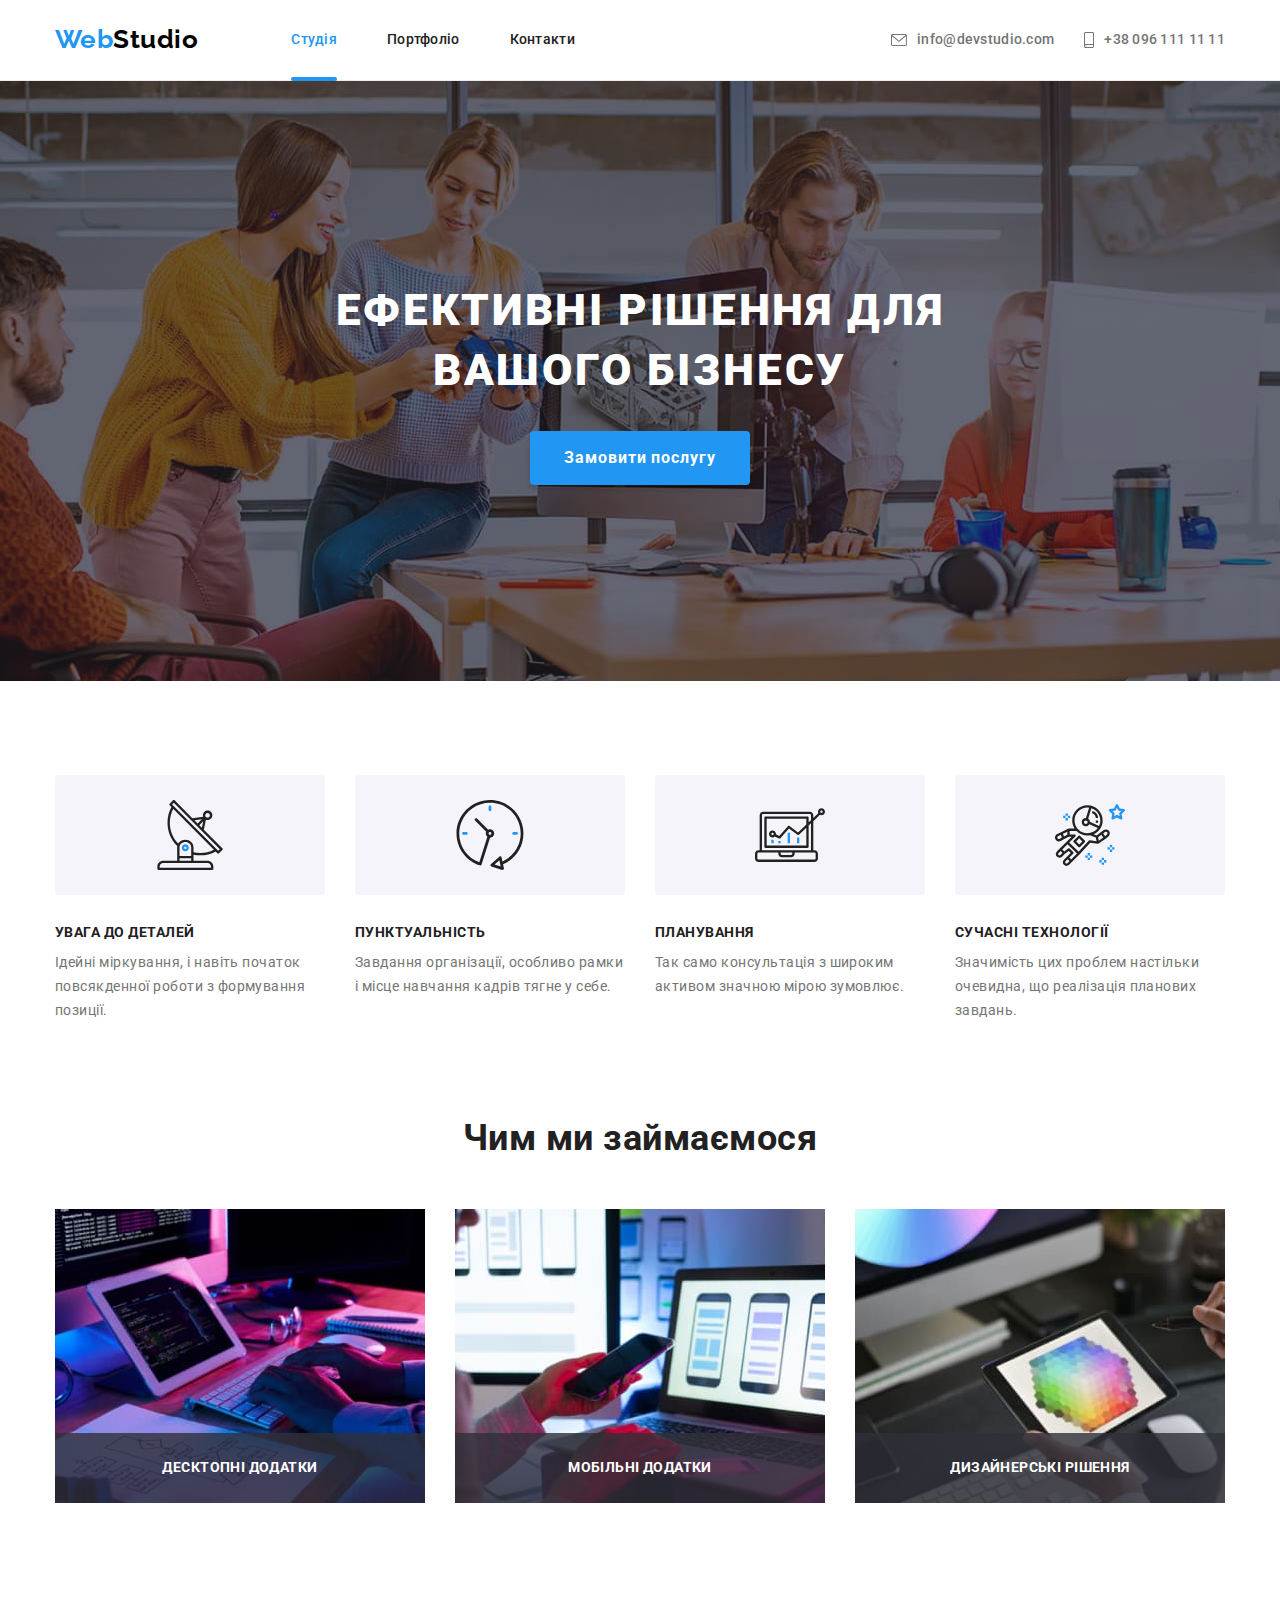
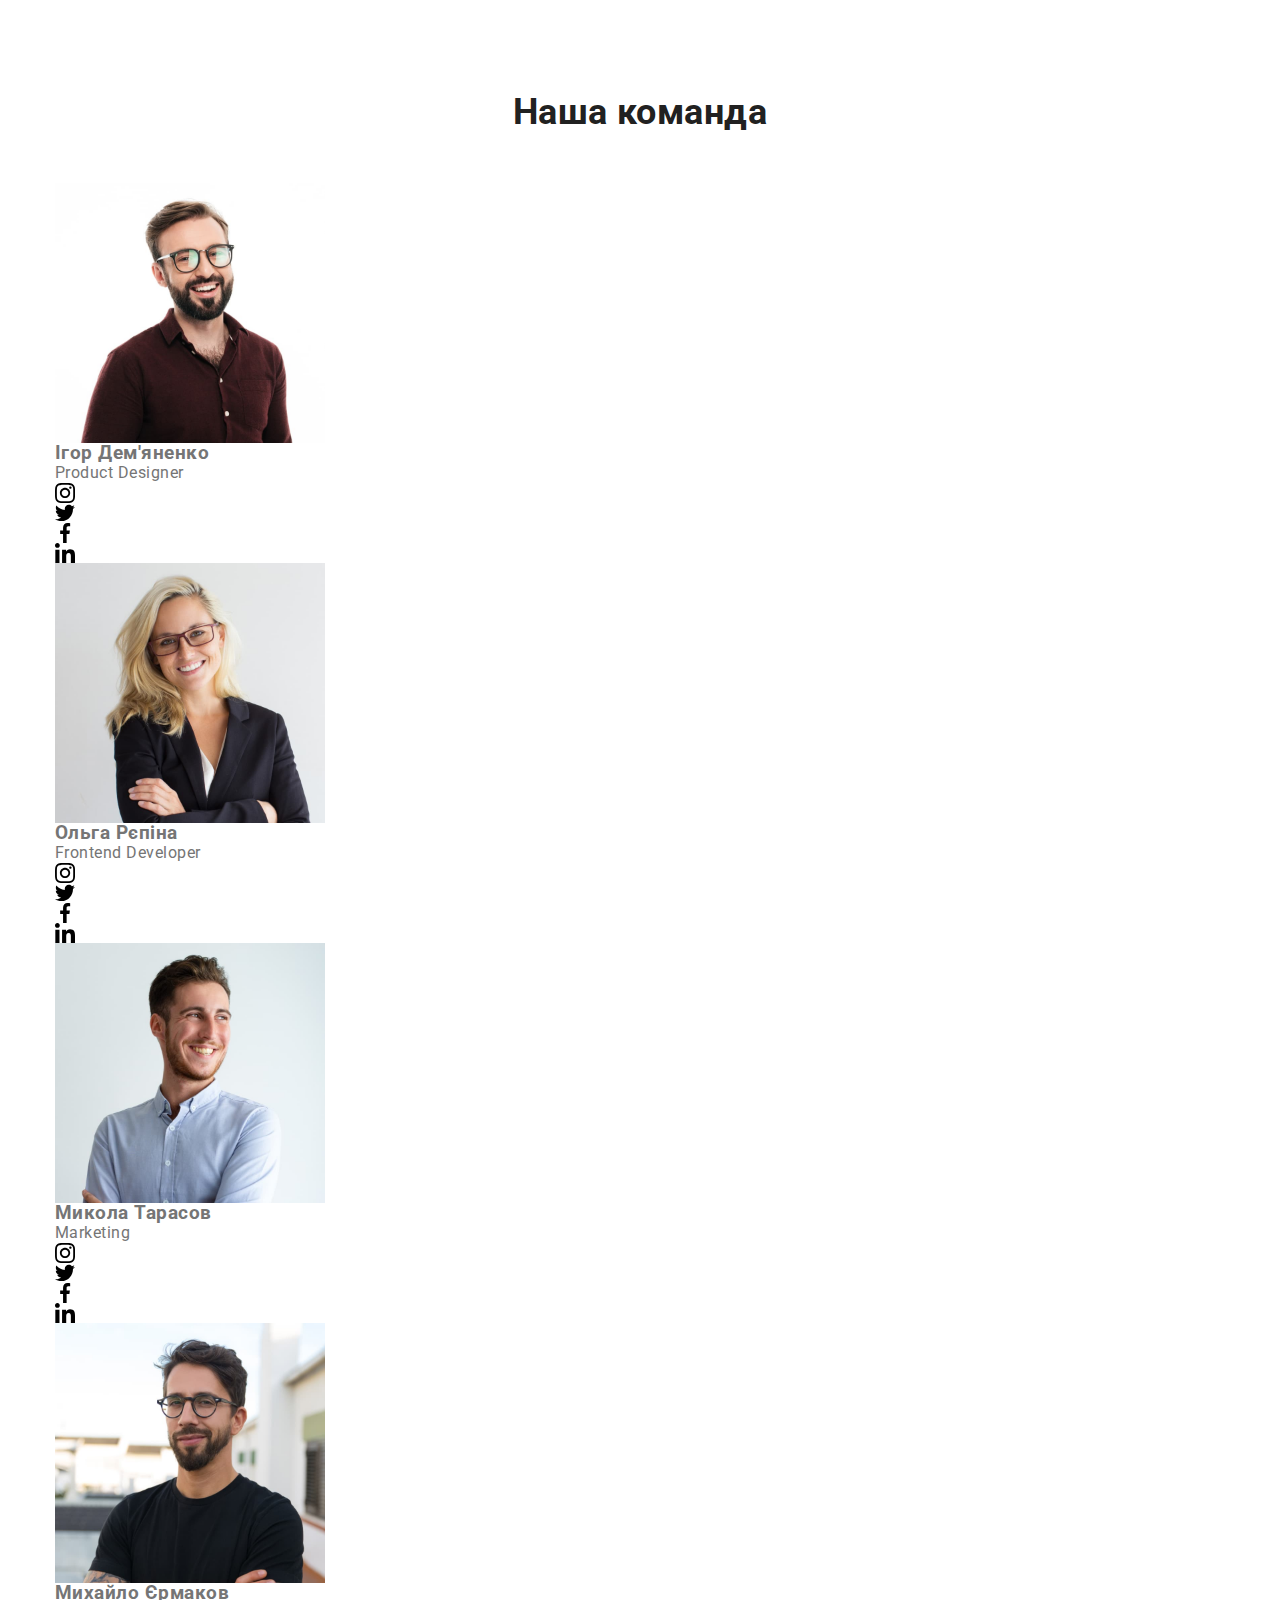
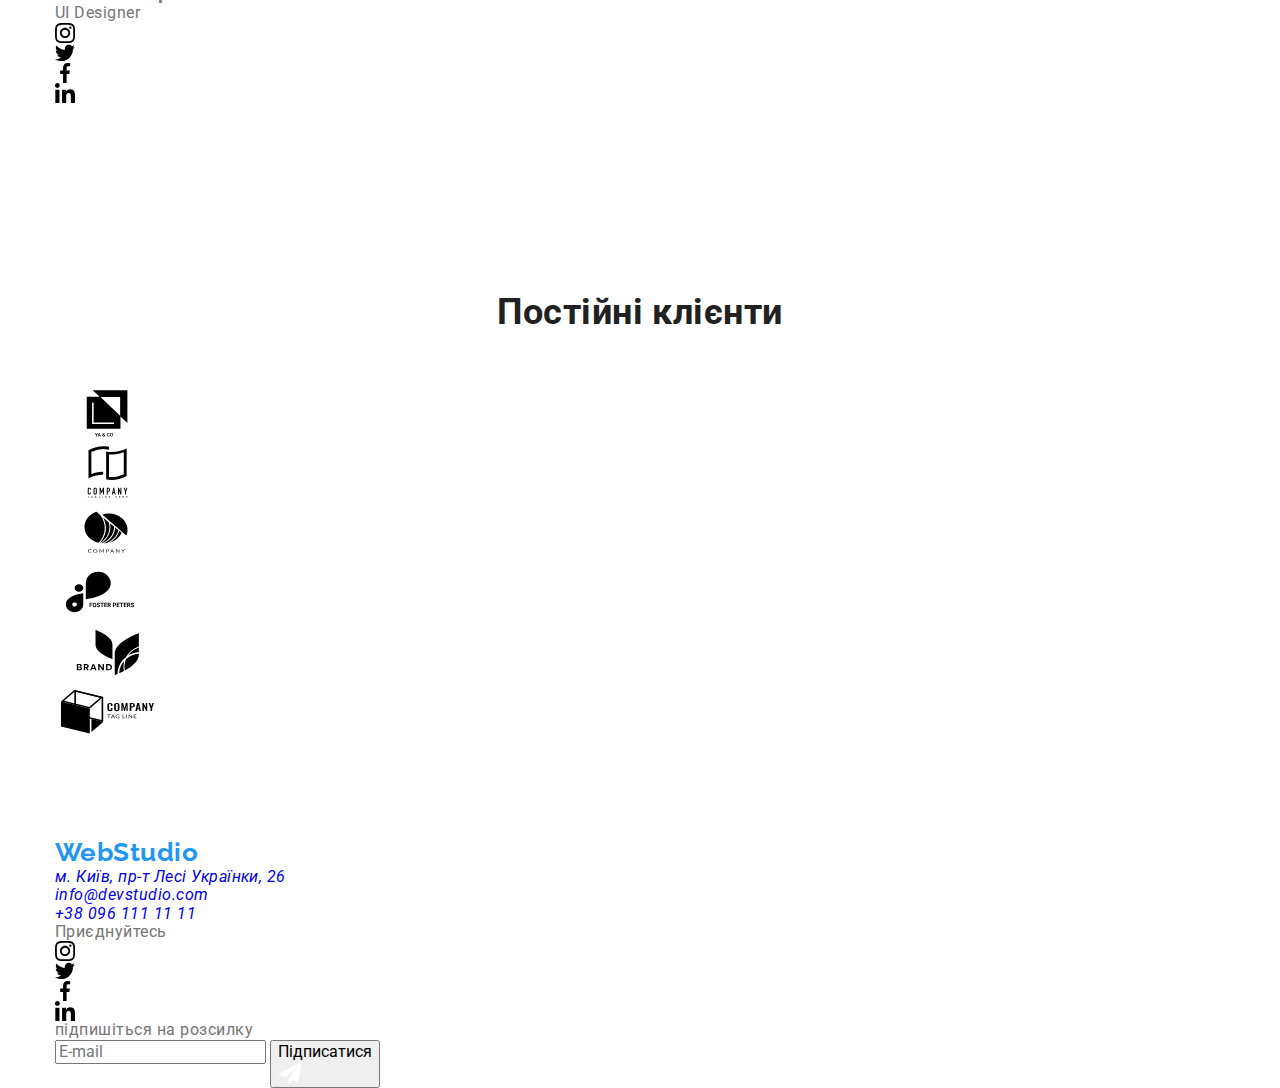
==== commit 6449e4a4: "Fix Чим ми займаємось" ====
--- a/index.html
+++ b/index.html
@@ -136,73 +136,56 @@
       <section class="section">
         <div class="container">
           <h2 class="section__title visually-hidden">Наші особливості</h2>
-          <ul class="features-list" class="list-box list-hidden">
-            <li class="features-list__item features-list__item__append" class="item">
-              <div class="features-list__box features-list__box--indent" class="features-box">
+          <ul class="features-list">
+            <li class="features-list__item features-list__item__append">
+              <div class="features-list__box features-list__box--indent">
                 <svg class="features-list__box-icon" width="70" height="70">
                   <use href="./images/icons.svg#icon-antenna"></use>
                 </svg>
               </div>
-              <h3 class="features-list__subtitle features-list__subtitle--indent" class="caption">
+              <h3 class="features-list__subtitle features-list__subtitle--indent">
                 УВАГА ДО ДЕТАЛЕЙ
               </h3>
-              <p class="features-list__desc" class="caption-text">
+              <p class="features-list__desc">
                 Ідейні міркування, і навіть початок повсякденної роботи з формування позиції.
               </p>
             </li>
-            <li class="features-list__item features-list__item__append" class="item">
-              <div class="features-list__box features-list__box--indent" class="features-box">
-                <svg
-                  class="features-list__box-icon"
-                  class="features-picture"
-                  width="70"
-                  height="70"
-                >
+            <li class="features-list__item features-list__item__append">
+              <div class="features-list__box features-list__box--indent">
+                <svg class="features-list__box-icon" width="70" height="70">
                   <use href="./images/icons.svg#icon-clock"></use>
                 </svg>
               </div>
-              <h3 class="features-list__subtitle features-list__subtitle--indent" class="caption">
+              <h3 class="features-list__subtitle features-list__subtitle--indent">
                 ПУНКТУАЛЬНІСТЬ
               </h3>
-              <p class="features-list__desc" class="caption-text">
+              <p class="features-list__desc">
                 Завдання організації, особливо рамки і місце навчання кадрів тягне у себе.
               </p>
             </li>
 
-            <li class="features-list__item features-list__item__append" class="item">
-              <div class="features-list__box features-list__box--indent" class="features-box">
-                <svg
-                  class="features-list__box-icon"
-                  class="features-picture"
-                  width="70"
-                  height="70"
-                >
+            <li class="features-list__item features-list__item__append">
+              <div class="features-list__box features-list__box--indent">
+                <svg class="features-list__box-icon" width="70" height="70">
                   <use href="./images/icons.svg#icon-diagram"></use>
                 </svg>
               </div>
-              <h3 class="features-list__subtitle features-list__subtitle--indent" class="caption">
-                ПЛАНУВАННЯ
-              </h3>
-              <p class="features-list__desc" class="caption-text">
+              <h3 class="features-list__subtitle features-list__subtitle--indent">ПЛАНУВАННЯ</h3>
+              <p class="features-list__desc">
                 Так само консультація з широким активом значною мірою зумовлює.
               </p>
             </li>
 
-            <li class="features-list__item features-list__item__append" class="item">
-              <div class="features-list__box features-list__box--indent" class="features-box">
-                <svg
-                  class="features-list__box-icon"
-                  class="features-picture"
-                  width="70"
-                  height="70"
-                >
+            <li class="features-list__item features-list__item__append">
+              <div class="features-list__box features-list__box--indent">
+                <svg class="features-list__box-icon" width="70" height="70">
                   <use href="./images/icons.svg#icon-astronaut"></use>
                 </svg>
               </div>
-              <h3 class="features-list__subtitle features-list__subtitle--indent" class="caption">
+              <h3 class="features-list__subtitle features-list__subtitle--indent">
                 СУЧАСНІ ТЕХНОЛОГІЇ
               </h3>
-              <p class="features-list__desc" class="caption-text">
+              <p class="features-list__desc">
                 Значимість цих проблем настільки очевидна, що реалізація планових завдань.
               </p>
             </li>
@@ -210,20 +193,14 @@
         </div>
       </section>
       <!-- Чим ми займаємося -->
-      <section class="section our-development" class="section no-padding">
+      <section class="section our-development">
         <div class="container">
-          <h2
-            class="section__title section__title--indent our-development__title"
-            class="section-title"
-          >
-            Чим ми займаємося
-          </h2>
+          <h2 class="section__title section__title--indent">Чим ми займаємося</h2>
           <ul class="work-list" class="list-images list-hidden">
             <li class="work-list__item" class="item-images">
               <div class="work-list__thumb" class="thumb-features">
                 <img
                   class="work-list__thumb-image"
-                  class="images"
                   src="./images/webdev.jpg"
                   alt="Веб-розробник пише код"
                   width="370"
--- a/css/main.min.css
+++ b/css/main.min.css
@@ -1 +1 @@
-/*! modern-normalize v1.1.0 | MIT License | https://github.com/sindresorhus/modern-normalize */*,::before,::after{box-sizing:border-box}html{line-height:1.15;-webkit-text-size-adjust:100%;-moz-tab-size:4;tab-size:4}body{margin:0;font-family:system-ui,-apple-system,"Segoe UI",Roboto,Helvetica,Arial,sans-serif,"Apple Color Emoji","Segoe UI Emoji"}hr{height:0;color:inherit}abbr[title]{text-decoration:underline dotted}b,strong{font-weight:bolder}code,kbd,samp,pre{font-family:ui-monospace,SFMono-Regular,Consolas,"Liberation Mono",Menlo,monospace;font-size:1em}small{font-size:80%}sub,sup{font-size:75%;line-height:0;position:relative;vertical-align:baseline}sub{bottom:-0.25em}sup{top:-0.5em}table{text-indent:0;border-color:inherit}button,input,optgroup,select,textarea{font-family:inherit;font-size:100%;line-height:1.15;margin:0}button,select{text-transform:none}button,[type=button],[type=reset],[type=submit]{-webkit-appearance:button}::-moz-focus-inner{border-style:none;padding:0}:-moz-focusring{outline:1px dotted ButtonText}:-moz-ui-invalid{box-shadow:none}legend{padding:0}progress{vertical-align:baseline}::-webkit-inner-spin-button,::-webkit-outer-spin-button{height:auto}[type=search]{-webkit-appearance:textfield;outline-offset:-2px}::-webkit-search-decoration{-webkit-appearance:none}::-webkit-file-upload-button{-webkit-appearance:button;font:inherit}summary{display:list-item}body{color:#757575;background-color:#fff;font-family:Roboto,sans-serif;font-size:16px;letter-spacing:.03em}h1,h2,h3,h4,h5,h6,p{margin-top:0;margin-bottom:0}ul{list-style:none;padding:0;margin:0}a{text-decoration-line:none}svg,img{display:block}.page-header{border-bottom:1px solid #ececec}.visually-hidden{position:absolute;white-space:nowrap;width:1px;height:1px;overflow:hidden;border:0;padding:0;clip:rect(0 0 0 0);clip-path:inset(50%);margin:-1px}.cursor{cursor:pointer}.backdrop{position:fixed;z-index:20;top:0;left:0;width:100%;height:100%;opacity:1;transition:opacity 250ms cubic-bezier(0.4, 0, 0.2, 1);background-color:rgba(0,0,0,.2)}.backdrop.is-hidden{opacity:0;pointer-events:none}.form__input,.form__comment:focus-visible{outline:0}.container{width:1200px;padding-left:15px;padding-right:15px;margin-top:0;margin-bottom:0;margin-right:auto;margin-left:auto}.logo{color:#2196f3;font-family:Raleway,sans-serif;font-weight:700;font-size:26px;line-height:1.2}.logo__header{color:#000}.nav{display:flex;justify-content:none;align-items:center}.nav-list{display:flex}.nav-list--append{margin-left:93px}.nav-list__item+.nav-list__item{margin-left:50px}.nav-list__link{position:relative;display:block;padding-top:32px;padding-bottom:32px;color:#212121;font-weight:500;font-size:14px;line-height:1.14;letter-spacing:.02em;transition:color 250ms cubic-bezier(0.4, 0, 0.2, 1)}.nav-list__link:hover,.nav-list__link:focus{color:#2196f3}.current{color:#2196f3}.nav-list__box::after{position:absolute;content:"";bottom:-1px;left:0;width:100%;height:4px;border-radius:2px;background-color:#2196f3}.link-contact{display:flex}.link-contact--append{margin-left:auto}.link-contact__item+.link-contact__item{margin-left:30px}.link-contact__link{display:flex;justify-content:none;align-items:center;font-weight:500;font-size:14px;line-height:1.14;letter-spacing:.02em;color:#757575;transition:color 250ms cubic-bezier(0.4, 0, 0.2, 1)}.link-contact__link:hover,.link-contact__link:focus{color:#2196f3}.link-contact__icon{fill:currentColor;display:inline-block}.link-contact__icon:hover{fill:#2196f3}.link-contact__icon--preppend{margin-right:10px}.main-screen{max-width:1600px;height:600px;background-color:#2f303a;background-image:linear-gradient(to right, rgba(47, 48, 58, 0.4), rgba(47, 48, 58, 0.4)),url(../images/hero-banner.jpg);background-size:cover;background-position:center;background-repeat:no-repeat;text-align:center;margin-left:auto;margin-right:auto;padding-top:200px;padding-bottom:200px}.main-screen__title{width:696px;margin-left:auto;margin-right:auto;color:#fff;text-transform:uppercase;font-weight:900;font-size:44px;line-height:1.36;text-align:center;letter-spacing:.06em;margin-top:0;margin-bottom:30px}.main-button{color:#fff;background-color:#2196f3;font-family:inherit;font-weight:700;font-size:16px;line-height:1.88;letter-spacing:.06em;min-width:216px;padding:10px 32px;box-shadow:0px 4px 4px rgba(0,0,0,.15);border-radius:4px;border-color:rgba(0,0,0,0);transition:color 250ms cubic-bezier(0.4, 0, 0.2, 1),background-color 250ms cubic-bezier(0.4, 0, 0.2, 1),border-color 250ms cubic-bezier(0.4, 0, 0.2, 1)}.main-button:hover{color:#fff;background-color:#188ce8;border-color:#2196f3}.modal{position:absolute;top:50%;left:50%;min-width:528px;min-height:581px;background-color:#fff;box-shadow:0px 1px 3px rgba(0,0,0,.12),0px 1px 1px rgba(0,0,0,.14),0px 2px 1px rgba(0,0,0,.2);border-radius:4px;transform:translate(-50%, -50%) scale(1);transition:transform 250ms cubic-bezier(0.4, 0, 0.2, 1)}.backdrop.is-hidden .modal{transform:translate(-50%, -50%) scale(1.1);transition:transform 250ms cubic-bezier(0.4, 0, 0.2, 1)}.close-btn{position:absolute;top:8px;right:8px;display:flex;justify-content:center;align-items:center;padding:0;width:30px;height:30px;border:1px solid rgba(0,0,0,.1019607843);box-shadow:0px 1px 3px rgba(0,0,0,.12),0px 1px 1px rgba(0,0,0,.14),0px 2px 1px rgba(0,0,0,.2);border-radius:50%;transition:color 250ms cubic-bezier(0.4, 0, 0.2, 1),background-color 250ms cubic-bezier(0.4, 0, 0.2, 1),border-color 250ms cubic-bezier(0.4, 0, 0.2, 1);background-color:#fff}.close-btn:hover{fill:#2196f3}.user-data{padding:40px}.user-data__desc{font-weight:700;font-size:20px;letter-spacing:.03em;color:#212121}.user-data__desc--indent{margin-bottom:12px}.form{display:flex;justify-content:none;align-items:center;flex-direction:column;width:448px}.form__field{position:relative;display:flex;justify-content:none;align-items:flex-start;flex-direction:column;width:100%;margin-bottom:10px}.form__field:nth-child(4){margin-bottom:20px}.form__info{margin-bottom:4px;font-size:12px;line-height:14px;letter-spacing:.01em}.form__input{padding:12px 42px;height:40px;width:100%;border:1px solid rgba(33,33,33,.2);border-radius:4px}.form__field:focus-within .form__input{border-color:#2196f3;transition:border-color 250ms cubic-bezier(0.4, 0, 0.2, 1)}.form__field:not(focus-within) .form__input{transition:border-color 250ms cubic-bezier(0.4, 0, 0.2, 1)}.form__icon{position:absolute;bottom:11px;left:12px}.form__field:focus-within .form__icon{fill:#2196f3;transition:fill 250ms cubic-bezier(0.4, 0, 0.2, 1)}.form__field:not(focus-within) .form__icon{transition:fill 250ms cubic-bezier(0.4, 0, 0.2, 1)}.form__comment{padding:12px 16px;resize:none;width:100%;height:120px;border:1px solid rgba(33,33,33,.2);border-radius:4px}.form__comment::placeholder{font-size:12px;letter-spacing:.01em;color:rgba(117,117,117,.5)}.form__field:focus-within .form__comment{border-color:#2196f3;transition:border-color 250ms cubic-bezier(0.4, 0, 0.2, 1)}.form__field:not(focus-within) .form__comment{transition:border-color 250ms cubic-bezier(0.4, 0, 0.2, 1)}.form__checkbox{display:flex;justify-content:center;align-items:center;width:425px}.form__checkbox--indent{margin-bottom:30px}.form__checkbox-default{position:absolute;white-space:nowrap;width:1px;height:1px;overflow:hidden;border:0;padding:0;clip:rect(0 0 0 0);clip-path:inset(50%);margin:-1px}.form__checkbox-custom{position:relative;width:16px;height:15px;display:flex;justify-content:center;align-items:center;border:2px solid #212121;border-radius:2px;transition:border 250ms cubic-bezier(0.4, 0, 0.2, 1)}.form__checkbox-default:checked+.form__checkbox-custom{fill:currentColor;background-color:#2196f3;border-color:#2196f3;transition:fill 250ms cubic-bezier(0.4, 0, 0.2, 1),background-color 250ms cubic-bezier(0.4, 0, 0.2, 1),border-color 250ms cubic-bezier(0.4, 0, 0.2, 1)}.form__checkbox-icon{position:absolute;transition:opacity 250ms cubic-bezier(0.4, 0, 0.2, 1)}.form__checkbox-text{width:401px;font-size:14px;line-height:1.714;letter-spacing:.03em}.form__checkbox-link{text-decoration:underline;margin-left:4px;color:#2196f3}.form__button{padding:10px 52px;min-width:200px;font-weight:700;line-height:30px;letter-spacing:.06em;color:#fff;background-color:#2196f3;box-shadow:0px 4px 4px rgba(0,0,0,.15);border:0;border-radius:4px;border-color:rgba(0,0,0,0);transition:background-color 250ms cubic-bezier(0.4, 0, 0.2, 1)}.form__button:hover{background-color:#188ce8}.section{padding-top:94px;padding-bottom:94px}.section__title{color:#212121;font-size:36px;line-height:1.17;text-align:center}.section__title--indent{margin-bottom:50px}.features-list{display:flex}.features-list__item{width:calc((100% - 90px)/4)}.features-list__item__append{margin-right:30px}.features-list__item__append:nth-child(4n){margin-right:0}.features-list__box{display:flex;justify-content:center;align-items:center;width:270px;height:120px;border-radius:4px;color:#212121;background-color:#f5f4fa}.features-list__box--indent{margin-bottom:30px}.features-list__box-icon{fill:currentColor}.features-list__subtitle{color:#212121;font-size:14px;line-height:1.14;text-transform:uppercase}.features-list__subtitle--indent{margin-bottom:10px}.features-list__desc{font-size:14px;line-height:1.71}/*# sourceMappingURL=main.min.css.map */+/*! modern-normalize v1.1.0 | MIT License | https://github.com/sindresorhus/modern-normalize */*,::before,::after{box-sizing:border-box}html{line-height:1.15;-webkit-text-size-adjust:100%;-moz-tab-size:4;tab-size:4}body{margin:0;font-family:system-ui,-apple-system,"Segoe UI",Roboto,Helvetica,Arial,sans-serif,"Apple Color Emoji","Segoe UI Emoji"}hr{height:0;color:inherit}abbr[title]{text-decoration:underline dotted}b,strong{font-weight:bolder}code,kbd,samp,pre{font-family:ui-monospace,SFMono-Regular,Consolas,"Liberation Mono",Menlo,monospace;font-size:1em}small{font-size:80%}sub,sup{font-size:75%;line-height:0;position:relative;vertical-align:baseline}sub{bottom:-0.25em}sup{top:-0.5em}table{text-indent:0;border-color:inherit}button,input,optgroup,select,textarea{font-family:inherit;font-size:100%;line-height:1.15;margin:0}button,select{text-transform:none}button,[type=button],[type=reset],[type=submit]{-webkit-appearance:button}::-moz-focus-inner{border-style:none;padding:0}:-moz-focusring{outline:1px dotted ButtonText}:-moz-ui-invalid{box-shadow:none}legend{padding:0}progress{vertical-align:baseline}::-webkit-inner-spin-button,::-webkit-outer-spin-button{height:auto}[type=search]{-webkit-appearance:textfield;outline-offset:-2px}::-webkit-search-decoration{-webkit-appearance:none}::-webkit-file-upload-button{-webkit-appearance:button;font:inherit}summary{display:list-item}body{color:#757575;background-color:#fff;font-family:Roboto,sans-serif;font-size:16px;letter-spacing:.03em}h1,h2,h3,h4,h5,h6,p{margin-top:0;margin-bottom:0}ul{list-style:none;padding:0;margin:0}a{text-decoration-line:none}svg,img{display:block}.page-header{border-bottom:1px solid #ececec}.visually-hidden{position:absolute;white-space:nowrap;width:1px;height:1px;overflow:hidden;border:0;padding:0;clip:rect(0 0 0 0);clip-path:inset(50%);margin:-1px}.cursor{cursor:pointer}.backdrop{position:fixed;z-index:20;top:0;left:0;width:100%;height:100%;opacity:1;transition:opacity 250ms cubic-bezier(0.4, 0, 0.2, 1);background-color:rgba(0,0,0,.2)}.backdrop.is-hidden{opacity:0;pointer-events:none}.form__input,.form__comment:focus-visible{outline:0}.container{width:1200px;padding-left:15px;padding-right:15px;margin-top:0;margin-bottom:0;margin-right:auto;margin-left:auto}.logo{color:#2196f3;font-family:Raleway,sans-serif;font-weight:700;font-size:26px;line-height:1.2}.logo__header{color:#000}.nav{display:flex;justify-content:none;align-items:center}.nav-list{display:flex}.nav-list--append{margin-left:93px}.nav-list__item+.nav-list__item{margin-left:50px}.nav-list__link{position:relative;display:block;padding-top:32px;padding-bottom:32px;color:#212121;font-weight:500;font-size:14px;line-height:1.14;letter-spacing:.02em;transition:color 250ms cubic-bezier(0.4, 0, 0.2, 1)}.nav-list__link:hover,.nav-list__link:focus{color:#2196f3}.current{color:#2196f3}.nav-list__box::after{position:absolute;content:"";bottom:-1px;left:0;width:100%;height:4px;border-radius:2px;background-color:#2196f3}.link-contact{display:flex}.link-contact--append{margin-left:auto}.link-contact__item+.link-contact__item{margin-left:30px}.link-contact__link{display:flex;justify-content:none;align-items:center;font-weight:500;font-size:14px;line-height:1.14;letter-spacing:.02em;color:#757575;transition:color 250ms cubic-bezier(0.4, 0, 0.2, 1)}.link-contact__link:hover,.link-contact__link:focus{color:#2196f3}.link-contact__icon{fill:currentColor;display:inline-block}.link-contact__icon:hover{fill:#2196f3}.link-contact__icon--preppend{margin-right:10px}.main-screen{max-width:1600px;height:600px;background-color:#2f303a;background-image:linear-gradient(to right, rgba(47, 48, 58, 0.4), rgba(47, 48, 58, 0.4)),url(../images/hero-banner.jpg);background-size:cover;background-position:center;background-repeat:no-repeat;text-align:center;margin-left:auto;margin-right:auto;padding-top:200px;padding-bottom:200px}.main-screen__title{width:696px;margin-left:auto;margin-right:auto;color:#fff;text-transform:uppercase;font-weight:900;font-size:44px;line-height:1.36;text-align:center;letter-spacing:.06em;margin-top:0;margin-bottom:30px}.main-button{color:#fff;background-color:#2196f3;font-family:inherit;font-weight:700;font-size:16px;line-height:1.88;letter-spacing:.06em;min-width:216px;padding:10px 32px;box-shadow:0px 4px 4px rgba(0,0,0,.15);border-radius:4px;border-color:rgba(0,0,0,0);transition:color 250ms cubic-bezier(0.4, 0, 0.2, 1),background-color 250ms cubic-bezier(0.4, 0, 0.2, 1),border-color 250ms cubic-bezier(0.4, 0, 0.2, 1)}.main-button:hover{color:#fff;background-color:#188ce8;border-color:#2196f3}.modal{position:absolute;top:50%;left:50%;min-width:528px;min-height:581px;background-color:#fff;box-shadow:0px 1px 3px rgba(0,0,0,.12),0px 1px 1px rgba(0,0,0,.14),0px 2px 1px rgba(0,0,0,.2);border-radius:4px;transform:translate(-50%, -50%) scale(1);transition:transform 250ms cubic-bezier(0.4, 0, 0.2, 1)}.backdrop.is-hidden .modal{transform:translate(-50%, -50%) scale(1.1);transition:transform 250ms cubic-bezier(0.4, 0, 0.2, 1)}.close-btn{position:absolute;top:8px;right:8px;display:flex;justify-content:center;align-items:center;padding:0;width:30px;height:30px;border:1px solid rgba(0,0,0,.1019607843);box-shadow:0px 1px 3px rgba(0,0,0,.12),0px 1px 1px rgba(0,0,0,.14),0px 2px 1px rgba(0,0,0,.2);border-radius:50%;transition:color 250ms cubic-bezier(0.4, 0, 0.2, 1),background-color 250ms cubic-bezier(0.4, 0, 0.2, 1),border-color 250ms cubic-bezier(0.4, 0, 0.2, 1);background-color:#fff}.close-btn:hover{fill:#2196f3}.user-data{padding:40px}.user-data__desc{font-weight:700;font-size:20px;letter-spacing:.03em;color:#212121}.user-data__desc--indent{margin-bottom:12px}.form{display:flex;justify-content:none;align-items:center;flex-direction:column;width:448px}.form__field{position:relative;display:flex;justify-content:none;align-items:flex-start;flex-direction:column;width:100%;margin-bottom:10px}.form__field:nth-child(4){margin-bottom:20px}.form__info{margin-bottom:4px;font-size:12px;line-height:14px;letter-spacing:.01em}.form__input{padding:12px 42px;height:40px;width:100%;border:1px solid rgba(33,33,33,.2);border-radius:4px}.form__field:focus-within .form__input{border-color:#2196f3;transition:border-color 250ms cubic-bezier(0.4, 0, 0.2, 1)}.form__field:not(focus-within) .form__input{transition:border-color 250ms cubic-bezier(0.4, 0, 0.2, 1)}.form__icon{position:absolute;bottom:11px;left:12px}.form__field:focus-within .form__icon{fill:#2196f3;transition:fill 250ms cubic-bezier(0.4, 0, 0.2, 1)}.form__field:not(focus-within) .form__icon{transition:fill 250ms cubic-bezier(0.4, 0, 0.2, 1)}.form__comment{padding:12px 16px;resize:none;width:100%;height:120px;border:1px solid rgba(33,33,33,.2);border-radius:4px}.form__comment::placeholder{font-size:12px;letter-spacing:.01em;color:rgba(117,117,117,.5)}.form__field:focus-within .form__comment{border-color:#2196f3;transition:border-color 250ms cubic-bezier(0.4, 0, 0.2, 1)}.form__field:not(focus-within) .form__comment{transition:border-color 250ms cubic-bezier(0.4, 0, 0.2, 1)}.form__checkbox{display:flex;justify-content:center;align-items:center;width:425px}.form__checkbox--indent{margin-bottom:30px}.form__checkbox-default{position:absolute;white-space:nowrap;width:1px;height:1px;overflow:hidden;border:0;padding:0;clip:rect(0 0 0 0);clip-path:inset(50%);margin:-1px}.form__checkbox-custom{position:relative;width:16px;height:15px;display:flex;justify-content:center;align-items:center;border:2px solid #212121;border-radius:2px;transition:border 250ms cubic-bezier(0.4, 0, 0.2, 1)}.form__checkbox-default:checked+.form__checkbox-custom{fill:currentColor;background-color:#2196f3;border-color:#2196f3;transition:fill 250ms cubic-bezier(0.4, 0, 0.2, 1),background-color 250ms cubic-bezier(0.4, 0, 0.2, 1),border-color 250ms cubic-bezier(0.4, 0, 0.2, 1)}.form__checkbox-icon{position:absolute;transition:opacity 250ms cubic-bezier(0.4, 0, 0.2, 1)}.form__checkbox-text{width:401px;font-size:14px;line-height:1.714;letter-spacing:.03em}.form__checkbox-link{text-decoration:underline;margin-left:4px;color:#2196f3}.form__button{padding:10px 52px;min-width:200px;font-weight:700;line-height:30px;letter-spacing:.06em;color:#fff;background-color:#2196f3;box-shadow:0px 4px 4px rgba(0,0,0,.15);border:0;border-radius:4px;border-color:rgba(0,0,0,0);transition:background-color 250ms cubic-bezier(0.4, 0, 0.2, 1)}.form__button:hover{background-color:#188ce8}.section{padding-top:94px;padding-bottom:94px}.section__title{color:#212121;font-size:36px;line-height:1.17;text-align:center}.section__title--indent{margin-bottom:50px}.features-list{display:flex}.features-list__item{width:calc((100% - 90px)/4)}.features-list__item__append{margin-right:30px}.features-list__item__append:nth-child(4n){margin-right:0}.features-list__box{display:flex;justify-content:center;align-items:center;width:270px;height:120px;border-radius:4px;color:#212121;background-color:#f5f4fa}.features-list__box--indent{margin-bottom:30px}.features-list__box-icon{fill:currentColor}.features-list__subtitle{color:#212121;font-size:14px;line-height:1.14;text-transform:uppercase}.features-list__subtitle--indent{margin-bottom:10px}.features-list__desc{font-size:14px;line-height:1.71}.our-development{padding-top:0;padding-bottom:94px}.work-list{display:flex}.work-list__item{margin-right:30px}.work-list__item:nth-child(3n){margin-right:0}.work-list__thumb{position:relative;margin:0;padding:0}.work-list__thumb-box{position:absolute;bottom:0;left:50%;transform:translate(-50%);display:flex;justify-content:center;align-items:center;width:100%;height:70px;background-color:rgba(47,48,58,.8)}.work-list__thumb-box-desc{margin-bottom:0;font-weight:700;font-size:14px;line-height:1.14;text-transform:uppercase;letter-spacing:.03em;color:#fff}/*# sourceMappingURL=main.min.css.map */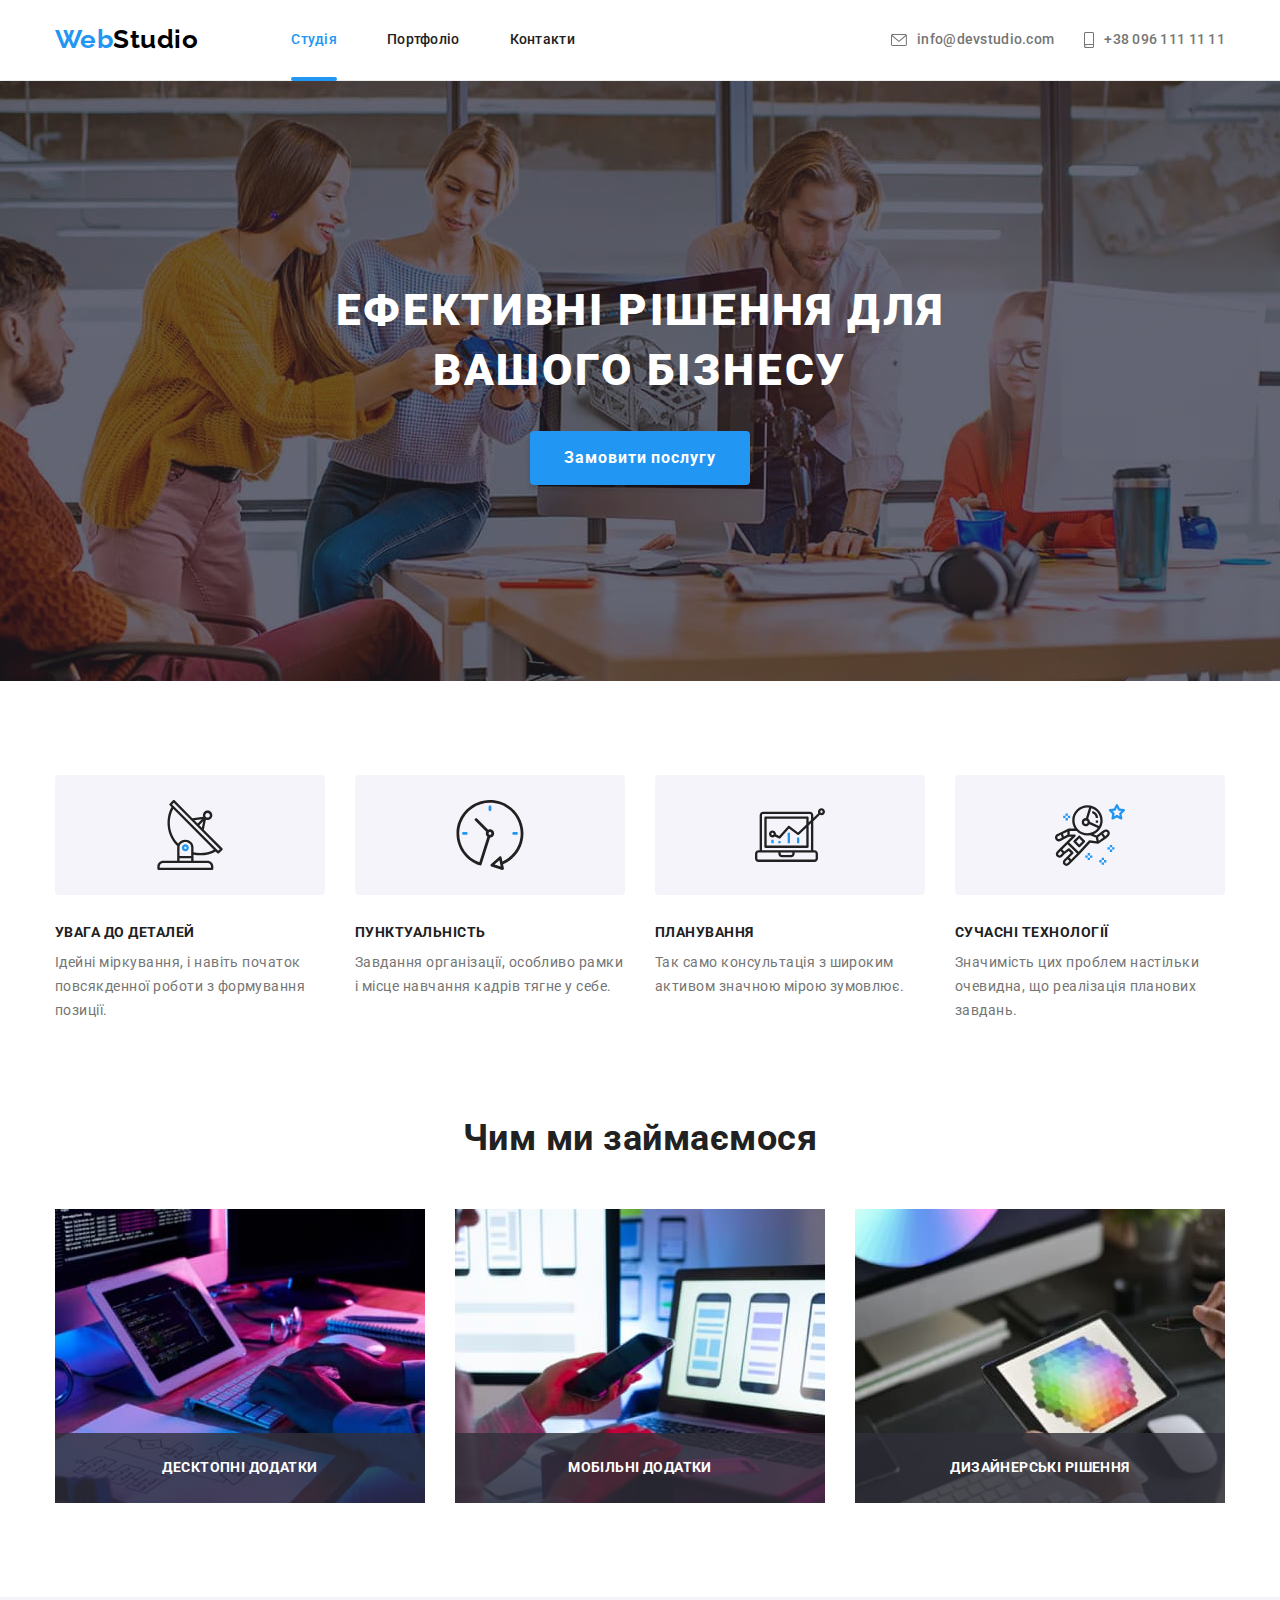
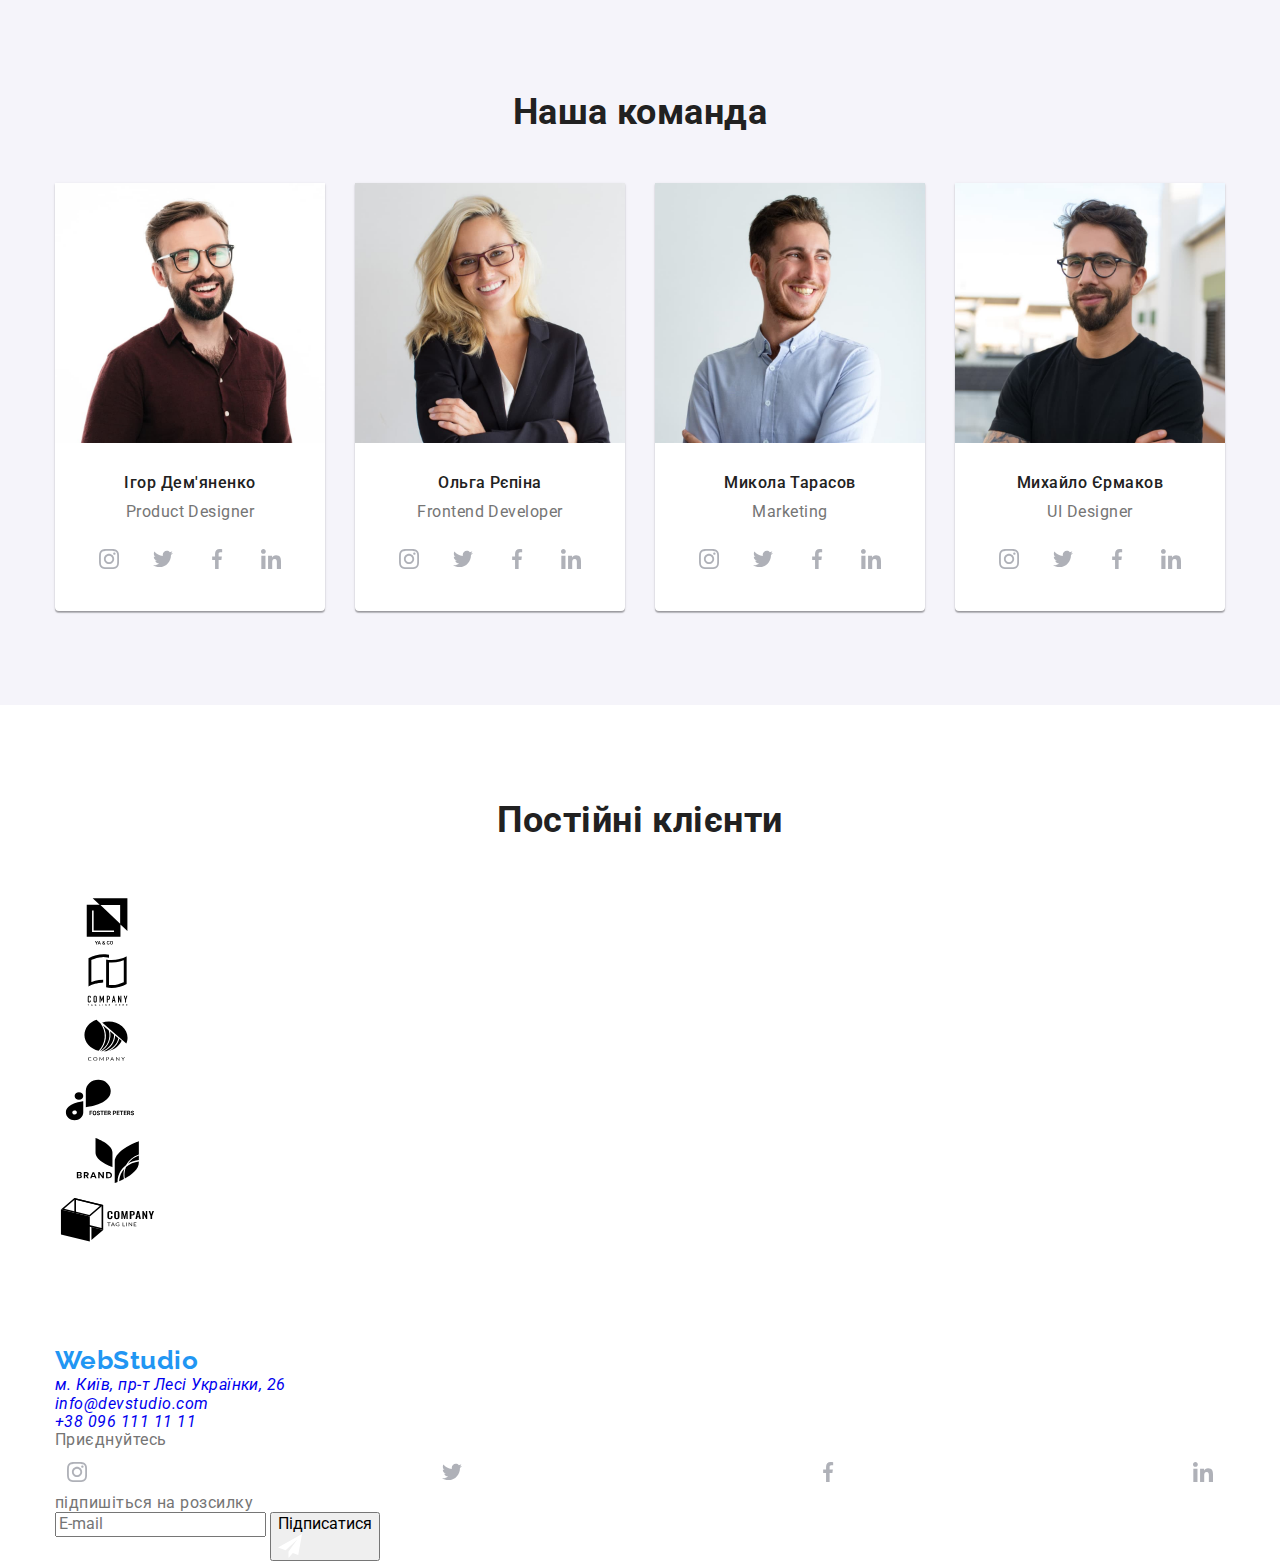
==== commit 357958be: "fix team part" ====
--- a/index.html
+++ b/index.html
@@ -196,49 +196,45 @@
       <section class="section our-development">
         <div class="container">
           <h2 class="section__title section__title--indent">Чим ми займаємося</h2>
-          <ul class="work-list" class="list-images list-hidden">
-            <li class="work-list__item" class="item-images">
-              <div class="work-list__thumb" class="thumb-features">
+          <ul class="work-list">
+            <li class="work-list__item">
+              <div class="work-list__thumb">
                 <img
                   class="work-list__thumb-image"
                   src="./images/webdev.jpg"
                   alt="Веб-розробник пише код"
                   width="370"
                 />
-                <div class="work-list__thumb-box" class="thumb-background">
-                  <p class="work-list__thumb-box-desc" class="thumb-caption">Десктопні додатки</p>
+                <div class="work-list__thumb-box">
+                  <p class="work-list__thumb-box-desc">Десктопні додатки</p>
                 </div>
               </div>
             </li>
 
-            <li class="work-list__item" class="item-images">
-              <div class="work-list__thumb" class="thumb-features">
+            <li class="work-list__item">
+              <div class="work-list__thumb">
                 <img
                   class="work-list__thumb-image"
-                  class="images"
                   src="./images/designer.jpg"
                   alt="Дизайнер малює макет"
                   width="370"
                 />
-                <div class="work-list__thumb-box" class="thumb-background">
-                  <p class="work-list__thumb-box-desc" class="thumb-caption">Мобільні додатки</p>
+                <div class="work-list__thumb-box">
+                  <p class="work-list__thumb-box-desc">Мобільні додатки</p>
                 </div>
               </div>
             </li>
 
-            <li class="work-list__item" class="item-images">
-              <div class="work-list__thumb" class="thumb-features">
+            <li class="work-list__item">
+              <div class="work-list__thumb">
                 <img
                   class="work-list__thumb-image"
-                  class="images"
                   src="./images/takingcolor.jpg"
                   alt="Людина обирає колір"
                   width="370"
                 />
-                <div class="work-list__thumb-box" class="thumb-background">
-                  <p class="work-list__thumb-box-desc" class="thumb-caption">
-                    Дизайнерські рішення
-                  </p>
+                <div class="work-list__thumb-box">
+                  <p class="work-list__thumb-box-desc">Дизайнерські рішення</p>
                 </div>
               </div>
             </li>
@@ -246,52 +242,49 @@
         </div>
       </section>
       <!-- Перелік команди -->
-      <section class="section team" class="team section">
+      <section class="section team">
         <div class="container">
-          <h2 class="section__title section__title--indent team__title" class="section-title">
-            Наша команда
-          </h2>
-          <ul class="our-team" class="list-hidden">
-            <li class="our-team__item" class="item">
+          <h2 class="section__title section__title--indent">Наша команда</h2>
+          <ul class="our-team">
+            <li class="our-team__item">
               <img
                 class="our-team__item-image"
-                class="worker-avatar"
                 src="./images/smilingworker.jpg"
                 alt="Фото продуктового дизайнера"
                 width="270"
               />
-              <div class="our-team__item-box" class="worker-container">
-                <h3 class="our-team__item-title" class="worker-name caption">Ігор Дем'яненко</h3>
-                <p lang="en" class="our-team__item-desc" class="caption-text">Product Designer</p>
-
-                <ul class="our-team__item-contacts socials" class="list-hidden socials">
-                  <li class="socials__item" class="link-socials">
-                    <a class="socials__link" href="" class="socials-attention">
-                      <svg class="socials__icon" class="features-picture" width="20" height="20">
+              <div class="our-team__item-box">
+                <h3 class="our-team__item-title">Ігор Дем'яненко</h3>
+                <p lang="en" class="our-team__item-desc">Product Designer</p>
+
+                <ul class="our-team__item-contacts socials">
+                  <li class="socials__item">
+                    <a class="socials__link" href="">
+                      <svg class="socials__icon" width="20" height="20">
                         <use href="./images/icons.svg#icon-instagram"></use>
                       </svg>
                     </a>
                   </li>
 
-                  <li class="socials__item" class="link-socials">
-                    <a class="socials__link" href="" class="socials-attention">
-                      <svg class="socials__icon" class="features-picture" width="20" height="20">
+                  <li class="socials__item">
+                    <a class="socials__link" href="">
+                      <svg class="socials__icon" width="20" height="20">
                         <use href="./images/icons.svg#icon-twitter"></use>
                       </svg>
                     </a>
                   </li>
 
-                  <li class="socials__item" class="link-socials">
-                    <a class="socials__link" href="" class="socials-attention">
-                      <svg class="socials__icon" class="features-picture" width="20" height="20">
+                  <li class="socials__item">
+                    <a class="socials__link" href="">
+                      <svg class="socials__icon" width="20" height="20">
                         <use href="./images/icons.svg#icon-facebook"></use>
                       </svg>
                     </a>
                   </li>
 
-                  <li class="socials__item" class="link-socials">
-                    <a class="socials__link" href="" class="socials-attention">
-                      <svg class="socials__icon" class="features-picture" width="20" height="20">
+                  <li class="socials__item">
+                    <a class="socials__link" href="">
+                      <svg class="socials__icon" width="20" height="20">
                         <use href="./images/icons.svg#icon-linkedin"></use>
                       </svg>
                     </a>
@@ -300,46 +293,45 @@
               </div>
             </li>
 
-            <li class="our-team__item" class="item">
+            <li class="our-team__item">
               <img
                 class="our-team__item-image"
-                class="worker-avatar"
                 src="./images/smiling-frontend-dev.jpg"
                 alt="Фото фронтенд-розробниці"
                 width="270"
               />
-              <div class="our-team__item-box" class="worker-container">
-                <h3 class="our-team__item-title" class="worker-name caption">Ольга Рєпіна</h3>
-                <p lang="en" class="our-team__item-desc" class="caption-text">Frontend Developer</p>
-
-                <ul class="our-team__item-contacts socials" class="list-hidden socials">
-                  <li class="socials__item" class="link-socials">
-                    <a class="socials__link" href="" class="socials-attention">
-                      <svg class="socials__icon" class="features-picture" width="20" height="20">
+              <div class="our-team__item-box">
+                <h3 class="our-team__item-title">Ольга Рєпіна</h3>
+                <p lang="en" class="our-team__item-desc">Frontend Developer</p>
+
+                <ul class="our-team__item-contacts socials">
+                  <li class="socials__item">
+                    <a class="socials__link" href="">
+                      <svg class="socials__icon" width="20" height="20">
                         <use href="./images/icons.svg#icon-instagram"></use>
                       </svg>
                     </a>
                   </li>
 
-                  <li class="socials__item" class="link-socials">
-                    <a class="socials__link" href="" class="socials-attention">
-                      <svg class="socials__icon" class="features-picture" width="20" height="20">
+                  <li class="socials__item">
+                    <a class="socials__link" href="">
+                      <svg class="socials__icon" width="20" height="20">
                         <use href="./images/icons.svg#icon-twitter"></use>
                       </svg>
                     </a>
                   </li>
 
-                  <li class="socials__item" class="link-socials">
-                    <a class="socials__link" href="" class="socials-attention">
-                      <svg class="socials__icon" class="features-picture" width="20" height="20">
+                  <li class="socials__item">
+                    <a class="socials__link" href="">
+                      <svg class="socials__icon" width="20" height="20">
                         <use href="./images/icons.svg#icon-facebook"></use>
                       </svg>
                     </a>
                   </li>
 
-                  <li class="socials__item" class="link-socials">
-                    <a class="socials__link" href="" class="socials-attention">
-                      <svg class="socials__icon" class="features-picture" width="20" height="20">
+                  <li class="socials__item">
+                    <a class="socials__link" href="">
+                      <svg class="socials__icon" width="20" height="20">
                         <use href="./images/icons.svg#icon-linkedin"></use>
                       </svg>
                     </a>
@@ -348,46 +340,45 @@
               </div>
             </li>
 
-            <li class="our-team__item" class="item">
+            <li class="our-team__item">
               <img
                 class="our-team__item-image"
-                class="worker-avatar"
                 src="./images/responsible-of-marketing.jpg"
                 alt="Фото відповідального за маркетинг"
                 width="270"
               />
-              <div class="our-team__item-box" class="worker-container">
-                <h3 class="our-team__item-title" class="worker-name caption">Микола Тарасов</h3>
-                <p lang="en" class="our-team__item-desc" class="caption-text">Marketing</p>
-
-                <ul class="our-team__item-contacts socials" class="list-hidden socials">
-                  <li class="socials__item" class="link-socials">
-                    <a class="socials__link" href="" class="socials-attention">
-                      <svg class="socials__icon" class="features-picture" width="20" height="20">
+              <div class="our-team__item-box">
+                <h3 class="our-team__item-title">Микола Тарасов</h3>
+                <p lang="en" class="our-team__item-desc">Marketing</p>
+
+                <ul class="our-team__item-contacts socials">
+                  <li class="socials__item">
+                    <a class="socials__link" href="">
+                      <svg class="socials__icon" width="20" height="20">
                         <use href="./images/icons.svg#icon-instagram"></use>
                       </svg>
                     </a>
                   </li>
 
-                  <li class="socials__item" class="link-socials">
-                    <a class="socials__link" href="" class="socials-attention">
-                      <svg class="socials__icon" class="features-picture" width="20" height="20">
+                  <li class="socials__item">
+                    <a class="socials__link" href="">
+                      <svg class="socials__icon" width="20" height="20">
                         <use href="./images/icons.svg#icon-twitter"></use>
                       </svg>
                     </a>
                   </li>
 
-                  <li class="socials__item" class="link-socials">
-                    <a class="socials__link" href="" class="socials-attention">
-                      <svg class="socials__icon" class="features-picture" width="20" height="20">
+                  <li class="socials__item">
+                    <a class="socials__link" href="">
+                      <svg class="socials__icon" width="20" height="20">
                         <use href="./images/icons.svg#icon-facebook"></use>
                       </svg>
                     </a>
                   </li>
 
-                  <li class="socials__item" class="link-socials">
-                    <a class="socials__link" href="" class="socials-attention">
-                      <svg class="socials__icon" class="features-picture" width="20" height="20">
+                  <li class="socials__item">
+                    <a class="socials__link" href="">
+                      <svg class="socials__icon" width="20" height="20">
                         <use href="./images/icons.svg#icon-linkedin"></use>
                       </svg>
                     </a>
@@ -396,46 +387,45 @@
               </div>
             </li>
 
-            <li class="our-team__item" class="item">
+            <li class="our-team__item">
               <img
                 class="our-team__item-image"
-                class="worker-avatar"
                 src="./images/photo-of-UI-designer.jpg"
                 alt="Фото користувацького дизайнера"
                 width="270"
               />
-              <div class="our-team__item-box" class="worker-container">
-                <h3 class="our-team__item-title" class="worker-name caption">Михайло Єрмаков</h3>
-                <p lang="en" class="our-team__item-desc" class="caption-text">UI Designer</p>
-
-                <ul class="our-team__item-contacts socials" class="list-hidden socials">
-                  <li class="socials__item" class="link-socials">
-                    <a class="socials__link" href="" class="socials-attention">
-                      <svg class="socials__icon" class="features-picture" width="20" height="20">
+              <div class="our-team__item-box">
+                <h3 class="our-team__item-title">Михайло Єрмаков</h3>
+                <p lang="en" class="our-team__item-desc">UI Designer</p>
+
+                <ul class="our-team__item-contacts socials">
+                  <li class="socials__item">
+                    <a class="socials__link" href="">
+                      <svg class="socials__icon" width="20" height="20">
                         <use href="./images/icons.svg#icon-instagram"></use>
                       </svg>
                     </a>
                   </li>
 
-                  <li class="socials__item" class="link-socials">
-                    <a class="socials__link" href="" class="socials-attention">
-                      <svg class="socials__icon" class="features-picture" width="20" height="20">
+                  <li class="socials__item">
+                    <a class="socials__link" href="">
+                      <svg class="socials__icon" width="20" height="20">
                         <use href="./images/icons.svg#icon-twitter"></use>
                       </svg>
                     </a>
                   </li>
 
-                  <li class="socials__item" class="link-socials">
-                    <a class="socials__link" href="" class="socials-attention">
-                      <svg class="socials__icon" class="features-picture" width="20" height="20">
+                  <li class="socials__item">
+                    <a class="socials__link" href="">
+                      <svg class="socials__icon" width="20" height="20">
                         <use href="./images/icons.svg#icon-facebook"></use>
                       </svg>
                     </a>
                   </li>
 
-                  <li class="socials__item" class="link-socials">
-                    <a class="socials__link" href="" class="socials-attention">
-                      <svg class="socials__icon" class="features-picture" width="20" height="20">
+                  <li class="socials__item">
+                    <a class="socials__link" href="">
+                      <svg class="socials__icon" width="20" height="20">
                         <use href="./images/icons.svg#icon-linkedin"></use>
                       </svg>
                     </a>
--- a/css/main.min.css
+++ b/css/main.min.css
@@ -1 +1 @@
-/*! modern-normalize v1.1.0 | MIT License | https://github.com/sindresorhus/modern-normalize */*,::before,::after{box-sizing:border-box}html{line-height:1.15;-webkit-text-size-adjust:100%;-moz-tab-size:4;tab-size:4}body{margin:0;font-family:system-ui,-apple-system,"Segoe UI",Roboto,Helvetica,Arial,sans-serif,"Apple Color Emoji","Segoe UI Emoji"}hr{height:0;color:inherit}abbr[title]{text-decoration:underline dotted}b,strong{font-weight:bolder}code,kbd,samp,pre{font-family:ui-monospace,SFMono-Regular,Consolas,"Liberation Mono",Menlo,monospace;font-size:1em}small{font-size:80%}sub,sup{font-size:75%;line-height:0;position:relative;vertical-align:baseline}sub{bottom:-0.25em}sup{top:-0.5em}table{text-indent:0;border-color:inherit}button,input,optgroup,select,textarea{font-family:inherit;font-size:100%;line-height:1.15;margin:0}button,select{text-transform:none}button,[type=button],[type=reset],[type=submit]{-webkit-appearance:button}::-moz-focus-inner{border-style:none;padding:0}:-moz-focusring{outline:1px dotted ButtonText}:-moz-ui-invalid{box-shadow:none}legend{padding:0}progress{vertical-align:baseline}::-webkit-inner-spin-button,::-webkit-outer-spin-button{height:auto}[type=search]{-webkit-appearance:textfield;outline-offset:-2px}::-webkit-search-decoration{-webkit-appearance:none}::-webkit-file-upload-button{-webkit-appearance:button;font:inherit}summary{display:list-item}body{color:#757575;background-color:#fff;font-family:Roboto,sans-serif;font-size:16px;letter-spacing:.03em}h1,h2,h3,h4,h5,h6,p{margin-top:0;margin-bottom:0}ul{list-style:none;padding:0;margin:0}a{text-decoration-line:none}svg,img{display:block}.page-header{border-bottom:1px solid #ececec}.visually-hidden{position:absolute;white-space:nowrap;width:1px;height:1px;overflow:hidden;border:0;padding:0;clip:rect(0 0 0 0);clip-path:inset(50%);margin:-1px}.cursor{cursor:pointer}.backdrop{position:fixed;z-index:20;top:0;left:0;width:100%;height:100%;opacity:1;transition:opacity 250ms cubic-bezier(0.4, 0, 0.2, 1);background-color:rgba(0,0,0,.2)}.backdrop.is-hidden{opacity:0;pointer-events:none}.form__input,.form__comment:focus-visible{outline:0}.container{width:1200px;padding-left:15px;padding-right:15px;margin-top:0;margin-bottom:0;margin-right:auto;margin-left:auto}.logo{color:#2196f3;font-family:Raleway,sans-serif;font-weight:700;font-size:26px;line-height:1.2}.logo__header{color:#000}.nav{display:flex;justify-content:none;align-items:center}.nav-list{display:flex}.nav-list--append{margin-left:93px}.nav-list__item+.nav-list__item{margin-left:50px}.nav-list__link{position:relative;display:block;padding-top:32px;padding-bottom:32px;color:#212121;font-weight:500;font-size:14px;line-height:1.14;letter-spacing:.02em;transition:color 250ms cubic-bezier(0.4, 0, 0.2, 1)}.nav-list__link:hover,.nav-list__link:focus{color:#2196f3}.current{color:#2196f3}.nav-list__box::after{position:absolute;content:"";bottom:-1px;left:0;width:100%;height:4px;border-radius:2px;background-color:#2196f3}.link-contact{display:flex}.link-contact--append{margin-left:auto}.link-contact__item+.link-contact__item{margin-left:30px}.link-contact__link{display:flex;justify-content:none;align-items:center;font-weight:500;font-size:14px;line-height:1.14;letter-spacing:.02em;color:#757575;transition:color 250ms cubic-bezier(0.4, 0, 0.2, 1)}.link-contact__link:hover,.link-contact__link:focus{color:#2196f3}.link-contact__icon{fill:currentColor;display:inline-block}.link-contact__icon:hover{fill:#2196f3}.link-contact__icon--preppend{margin-right:10px}.main-screen{max-width:1600px;height:600px;background-color:#2f303a;background-image:linear-gradient(to right, rgba(47, 48, 58, 0.4), rgba(47, 48, 58, 0.4)),url(../images/hero-banner.jpg);background-size:cover;background-position:center;background-repeat:no-repeat;text-align:center;margin-left:auto;margin-right:auto;padding-top:200px;padding-bottom:200px}.main-screen__title{width:696px;margin-left:auto;margin-right:auto;color:#fff;text-transform:uppercase;font-weight:900;font-size:44px;line-height:1.36;text-align:center;letter-spacing:.06em;margin-top:0;margin-bottom:30px}.main-button{color:#fff;background-color:#2196f3;font-family:inherit;font-weight:700;font-size:16px;line-height:1.88;letter-spacing:.06em;min-width:216px;padding:10px 32px;box-shadow:0px 4px 4px rgba(0,0,0,.15);border-radius:4px;border-color:rgba(0,0,0,0);transition:color 250ms cubic-bezier(0.4, 0, 0.2, 1),background-color 250ms cubic-bezier(0.4, 0, 0.2, 1),border-color 250ms cubic-bezier(0.4, 0, 0.2, 1)}.main-button:hover{color:#fff;background-color:#188ce8;border-color:#2196f3}.modal{position:absolute;top:50%;left:50%;min-width:528px;min-height:581px;background-color:#fff;box-shadow:0px 1px 3px rgba(0,0,0,.12),0px 1px 1px rgba(0,0,0,.14),0px 2px 1px rgba(0,0,0,.2);border-radius:4px;transform:translate(-50%, -50%) scale(1);transition:transform 250ms cubic-bezier(0.4, 0, 0.2, 1)}.backdrop.is-hidden .modal{transform:translate(-50%, -50%) scale(1.1);transition:transform 250ms cubic-bezier(0.4, 0, 0.2, 1)}.close-btn{position:absolute;top:8px;right:8px;display:flex;justify-content:center;align-items:center;padding:0;width:30px;height:30px;border:1px solid rgba(0,0,0,.1019607843);box-shadow:0px 1px 3px rgba(0,0,0,.12),0px 1px 1px rgba(0,0,0,.14),0px 2px 1px rgba(0,0,0,.2);border-radius:50%;transition:color 250ms cubic-bezier(0.4, 0, 0.2, 1),background-color 250ms cubic-bezier(0.4, 0, 0.2, 1),border-color 250ms cubic-bezier(0.4, 0, 0.2, 1);background-color:#fff}.close-btn:hover{fill:#2196f3}.user-data{padding:40px}.user-data__desc{font-weight:700;font-size:20px;letter-spacing:.03em;color:#212121}.user-data__desc--indent{margin-bottom:12px}.form{display:flex;justify-content:none;align-items:center;flex-direction:column;width:448px}.form__field{position:relative;display:flex;justify-content:none;align-items:flex-start;flex-direction:column;width:100%;margin-bottom:10px}.form__field:nth-child(4){margin-bottom:20px}.form__info{margin-bottom:4px;font-size:12px;line-height:14px;letter-spacing:.01em}.form__input{padding:12px 42px;height:40px;width:100%;border:1px solid rgba(33,33,33,.2);border-radius:4px}.form__field:focus-within .form__input{border-color:#2196f3;transition:border-color 250ms cubic-bezier(0.4, 0, 0.2, 1)}.form__field:not(focus-within) .form__input{transition:border-color 250ms cubic-bezier(0.4, 0, 0.2, 1)}.form__icon{position:absolute;bottom:11px;left:12px}.form__field:focus-within .form__icon{fill:#2196f3;transition:fill 250ms cubic-bezier(0.4, 0, 0.2, 1)}.form__field:not(focus-within) .form__icon{transition:fill 250ms cubic-bezier(0.4, 0, 0.2, 1)}.form__comment{padding:12px 16px;resize:none;width:100%;height:120px;border:1px solid rgba(33,33,33,.2);border-radius:4px}.form__comment::placeholder{font-size:12px;letter-spacing:.01em;color:rgba(117,117,117,.5)}.form__field:focus-within .form__comment{border-color:#2196f3;transition:border-color 250ms cubic-bezier(0.4, 0, 0.2, 1)}.form__field:not(focus-within) .form__comment{transition:border-color 250ms cubic-bezier(0.4, 0, 0.2, 1)}.form__checkbox{display:flex;justify-content:center;align-items:center;width:425px}.form__checkbox--indent{margin-bottom:30px}.form__checkbox-default{position:absolute;white-space:nowrap;width:1px;height:1px;overflow:hidden;border:0;padding:0;clip:rect(0 0 0 0);clip-path:inset(50%);margin:-1px}.form__checkbox-custom{position:relative;width:16px;height:15px;display:flex;justify-content:center;align-items:center;border:2px solid #212121;border-radius:2px;transition:border 250ms cubic-bezier(0.4, 0, 0.2, 1)}.form__checkbox-default:checked+.form__checkbox-custom{fill:currentColor;background-color:#2196f3;border-color:#2196f3;transition:fill 250ms cubic-bezier(0.4, 0, 0.2, 1),background-color 250ms cubic-bezier(0.4, 0, 0.2, 1),border-color 250ms cubic-bezier(0.4, 0, 0.2, 1)}.form__checkbox-icon{position:absolute;transition:opacity 250ms cubic-bezier(0.4, 0, 0.2, 1)}.form__checkbox-text{width:401px;font-size:14px;line-height:1.714;letter-spacing:.03em}.form__checkbox-link{text-decoration:underline;margin-left:4px;color:#2196f3}.form__button{padding:10px 52px;min-width:200px;font-weight:700;line-height:30px;letter-spacing:.06em;color:#fff;background-color:#2196f3;box-shadow:0px 4px 4px rgba(0,0,0,.15);border:0;border-radius:4px;border-color:rgba(0,0,0,0);transition:background-color 250ms cubic-bezier(0.4, 0, 0.2, 1)}.form__button:hover{background-color:#188ce8}.section{padding-top:94px;padding-bottom:94px}.section__title{color:#212121;font-size:36px;line-height:1.17;text-align:center}.section__title--indent{margin-bottom:50px}.features-list{display:flex}.features-list__item{width:calc((100% - 90px)/4)}.features-list__item__append{margin-right:30px}.features-list__item__append:nth-child(4n){margin-right:0}.features-list__box{display:flex;justify-content:center;align-items:center;width:270px;height:120px;border-radius:4px;color:#212121;background-color:#f5f4fa}.features-list__box--indent{margin-bottom:30px}.features-list__box-icon{fill:currentColor}.features-list__subtitle{color:#212121;font-size:14px;line-height:1.14;text-transform:uppercase}.features-list__subtitle--indent{margin-bottom:10px}.features-list__desc{font-size:14px;line-height:1.71}.our-development{padding-top:0;padding-bottom:94px}.work-list{display:flex}.work-list__item{margin-right:30px}.work-list__item:nth-child(3n){margin-right:0}.work-list__thumb{position:relative;margin:0;padding:0}.work-list__thumb-box{position:absolute;bottom:0;left:50%;transform:translate(-50%);display:flex;justify-content:center;align-items:center;width:100%;height:70px;background-color:rgba(47,48,58,.8)}.work-list__thumb-box-desc{margin-bottom:0;font-weight:700;font-size:14px;line-height:1.14;text-transform:uppercase;letter-spacing:.03em;color:#fff}/*# sourceMappingURL=main.min.css.map */+/*! modern-normalize v1.1.0 | MIT License | https://github.com/sindresorhus/modern-normalize */*,::before,::after{box-sizing:border-box}html{line-height:1.15;-webkit-text-size-adjust:100%;-moz-tab-size:4;tab-size:4}body{margin:0;font-family:system-ui,-apple-system,"Segoe UI",Roboto,Helvetica,Arial,sans-serif,"Apple Color Emoji","Segoe UI Emoji"}hr{height:0;color:inherit}abbr[title]{text-decoration:underline dotted}b,strong{font-weight:bolder}code,kbd,samp,pre{font-family:ui-monospace,SFMono-Regular,Consolas,"Liberation Mono",Menlo,monospace;font-size:1em}small{font-size:80%}sub,sup{font-size:75%;line-height:0;position:relative;vertical-align:baseline}sub{bottom:-0.25em}sup{top:-0.5em}table{text-indent:0;border-color:inherit}button,input,optgroup,select,textarea{font-family:inherit;font-size:100%;line-height:1.15;margin:0}button,select{text-transform:none}button,[type=button],[type=reset],[type=submit]{-webkit-appearance:button}::-moz-focus-inner{border-style:none;padding:0}:-moz-focusring{outline:1px dotted ButtonText}:-moz-ui-invalid{box-shadow:none}legend{padding:0}progress{vertical-align:baseline}::-webkit-inner-spin-button,::-webkit-outer-spin-button{height:auto}[type=search]{-webkit-appearance:textfield;outline-offset:-2px}::-webkit-search-decoration{-webkit-appearance:none}::-webkit-file-upload-button{-webkit-appearance:button;font:inherit}summary{display:list-item}body{color:#757575;background-color:#fff;font-family:Roboto,sans-serif;font-size:16px;letter-spacing:.03em}h1,h2,h3,h4,h5,h6,p{margin-top:0;margin-bottom:0}ul{list-style:none;padding:0;margin:0}a{text-decoration-line:none}svg,img{display:block}.page-header{border-bottom:1px solid #ececec}.visually-hidden{position:absolute;white-space:nowrap;width:1px;height:1px;overflow:hidden;border:0;padding:0;clip:rect(0 0 0 0);clip-path:inset(50%);margin:-1px}.cursor{cursor:pointer}.backdrop{position:fixed;z-index:20;top:0;left:0;width:100%;height:100%;opacity:1;transition:opacity 250ms cubic-bezier(0.4, 0, 0.2, 1);background-color:rgba(0,0,0,.2)}.backdrop.is-hidden{opacity:0;pointer-events:none}.form__input,.form__comment:focus-visible{outline:0}.container{width:1200px;padding-left:15px;padding-right:15px;margin-top:0;margin-bottom:0;margin-right:auto;margin-left:auto}.logo{color:#2196f3;font-family:Raleway,sans-serif;font-weight:700;font-size:26px;line-height:1.2}.logo__header{color:#000}.nav{display:flex;justify-content:none;align-items:center}.nav-list{display:flex}.nav-list--append{margin-left:93px}.nav-list__item+.nav-list__item{margin-left:50px}.nav-list__link{position:relative;display:block;padding-top:32px;padding-bottom:32px;color:#212121;font-weight:500;font-size:14px;line-height:1.14;letter-spacing:.02em;transition:color 250ms cubic-bezier(0.4, 0, 0.2, 1)}.nav-list__link:hover,.nav-list__link:focus{color:#2196f3}.current{color:#2196f3}.nav-list__box::after{position:absolute;content:"";bottom:-1px;left:0;width:100%;height:4px;border-radius:2px;background-color:#2196f3}.link-contact{display:flex}.link-contact--append{margin-left:auto}.link-contact__item+.link-contact__item{margin-left:30px}.link-contact__link{display:flex;justify-content:none;align-items:center;font-weight:500;font-size:14px;line-height:1.14;letter-spacing:.02em;color:#757575;transition:color 250ms cubic-bezier(0.4, 0, 0.2, 1)}.link-contact__link:hover,.link-contact__link:focus{color:#2196f3}.link-contact__icon{fill:currentColor;display:inline-block}.link-contact__icon:hover{fill:#2196f3}.link-contact__icon--preppend{margin-right:10px}.main-screen{max-width:1600px;height:600px;background-color:#2f303a;background-image:linear-gradient(to right, rgba(47, 48, 58, 0.4), rgba(47, 48, 58, 0.4)),url(../images/hero-banner.jpg);background-size:cover;background-position:center;background-repeat:no-repeat;text-align:center;margin-left:auto;margin-right:auto;padding-top:200px;padding-bottom:200px}.main-screen__title{width:696px;margin-left:auto;margin-right:auto;color:#fff;text-transform:uppercase;font-weight:900;font-size:44px;line-height:1.36;text-align:center;letter-spacing:.06em;margin-top:0;margin-bottom:30px}.main-button{color:#fff;background-color:#2196f3;font-family:inherit;font-weight:700;font-size:16px;line-height:1.88;letter-spacing:.06em;min-width:216px;padding:10px 32px;box-shadow:0px 4px 4px rgba(0,0,0,.15);border-radius:4px;border-color:rgba(0,0,0,0);transition:color 250ms cubic-bezier(0.4, 0, 0.2, 1),background-color 250ms cubic-bezier(0.4, 0, 0.2, 1),border-color 250ms cubic-bezier(0.4, 0, 0.2, 1)}.main-button:hover{color:#fff;background-color:#188ce8;border-color:#2196f3}.modal{position:absolute;top:50%;left:50%;min-width:528px;min-height:581px;background-color:#fff;box-shadow:0px 1px 3px rgba(0,0,0,.12),0px 1px 1px rgba(0,0,0,.14),0px 2px 1px rgba(0,0,0,.2);border-radius:4px;transform:translate(-50%, -50%) scale(1);transition:transform 250ms cubic-bezier(0.4, 0, 0.2, 1)}.backdrop.is-hidden .modal{transform:translate(-50%, -50%) scale(1.1);transition:transform 250ms cubic-bezier(0.4, 0, 0.2, 1)}.close-btn{position:absolute;top:8px;right:8px;display:flex;justify-content:center;align-items:center;padding:0;width:30px;height:30px;border:1px solid rgba(0,0,0,.1019607843);box-shadow:0px 1px 3px rgba(0,0,0,.12),0px 1px 1px rgba(0,0,0,.14),0px 2px 1px rgba(0,0,0,.2);border-radius:50%;transition:color 250ms cubic-bezier(0.4, 0, 0.2, 1),background-color 250ms cubic-bezier(0.4, 0, 0.2, 1),border-color 250ms cubic-bezier(0.4, 0, 0.2, 1);background-color:#fff}.close-btn:hover{fill:#2196f3}.user-data{padding:40px}.user-data__desc{font-weight:700;font-size:20px;letter-spacing:.03em;color:#212121}.user-data__desc--indent{margin-bottom:12px}.form{display:flex;justify-content:none;align-items:center;flex-direction:column;width:448px}.form__field{position:relative;display:flex;justify-content:none;align-items:flex-start;flex-direction:column;width:100%;margin-bottom:10px}.form__field:nth-child(4){margin-bottom:20px}.form__info{margin-bottom:4px;font-size:12px;line-height:14px;letter-spacing:.01em}.form__input{padding:12px 42px;height:40px;width:100%;border:1px solid rgba(33,33,33,.2);border-radius:4px}.form__field:focus-within .form__input{border-color:#2196f3;transition:border-color 250ms cubic-bezier(0.4, 0, 0.2, 1)}.form__field:not(focus-within) .form__input{transition:border-color 250ms cubic-bezier(0.4, 0, 0.2, 1)}.form__icon{position:absolute;bottom:11px;left:12px}.form__field:focus-within .form__icon{fill:#2196f3;transition:fill 250ms cubic-bezier(0.4, 0, 0.2, 1)}.form__field:not(focus-within) .form__icon{transition:fill 250ms cubic-bezier(0.4, 0, 0.2, 1)}.form__comment{padding:12px 16px;resize:none;width:100%;height:120px;border:1px solid rgba(33,33,33,.2);border-radius:4px}.form__comment::placeholder{font-size:12px;letter-spacing:.01em;color:rgba(117,117,117,.5)}.form__field:focus-within .form__comment{border-color:#2196f3;transition:border-color 250ms cubic-bezier(0.4, 0, 0.2, 1)}.form__field:not(focus-within) .form__comment{transition:border-color 250ms cubic-bezier(0.4, 0, 0.2, 1)}.form__checkbox{display:flex;justify-content:center;align-items:center;width:425px}.form__checkbox--indent{margin-bottom:30px}.form__checkbox-default{position:absolute;white-space:nowrap;width:1px;height:1px;overflow:hidden;border:0;padding:0;clip:rect(0 0 0 0);clip-path:inset(50%);margin:-1px}.form__checkbox-custom{position:relative;width:16px;height:15px;display:flex;justify-content:center;align-items:center;border:2px solid #212121;border-radius:2px;transition:border 250ms cubic-bezier(0.4, 0, 0.2, 1)}.form__checkbox-default:checked+.form__checkbox-custom{fill:currentColor;background-color:#2196f3;border-color:#2196f3;transition:fill 250ms cubic-bezier(0.4, 0, 0.2, 1),background-color 250ms cubic-bezier(0.4, 0, 0.2, 1),border-color 250ms cubic-bezier(0.4, 0, 0.2, 1)}.form__checkbox-icon{position:absolute;transition:opacity 250ms cubic-bezier(0.4, 0, 0.2, 1)}.form__checkbox-text{width:401px;font-size:14px;line-height:1.714;letter-spacing:.03em}.form__checkbox-link{text-decoration:underline;margin-left:4px;color:#2196f3}.form__button{padding:10px 52px;min-width:200px;font-weight:700;line-height:30px;letter-spacing:.06em;color:#fff;background-color:#2196f3;box-shadow:0px 4px 4px rgba(0,0,0,.15);border:0;border-radius:4px;border-color:rgba(0,0,0,0);transition:background-color 250ms cubic-bezier(0.4, 0, 0.2, 1)}.form__button:hover{background-color:#188ce8}.section{padding-top:94px;padding-bottom:94px}.section__title{color:#212121;font-size:36px;line-height:1.17;text-align:center}.section__title--indent{margin-bottom:50px}.features-list{display:flex}.features-list__item{width:calc((100% - 90px)/4)}.features-list__item__append{margin-right:30px}.features-list__item__append:nth-child(4n){margin-right:0}.features-list__box{display:flex;justify-content:center;align-items:center;width:270px;height:120px;border-radius:4px;color:#212121;background-color:#f5f4fa}.features-list__box--indent{margin-bottom:30px}.features-list__box-icon{fill:currentColor}.features-list__subtitle{color:#212121;font-size:14px;line-height:1.14;text-transform:uppercase}.features-list__subtitle--indent{margin-bottom:10px}.features-list__desc{font-size:14px;line-height:1.71}.our-development{padding-top:0;padding-bottom:94px}.work-list{display:flex}.work-list__item{margin-right:30px}.work-list__item:nth-child(3n){margin-right:0}.work-list__thumb{position:relative;margin:0;padding:0}.work-list__thumb-box{position:absolute;bottom:0;left:50%;transform:translate(-50%);display:flex;justify-content:center;align-items:center;width:100%;height:70px;background-color:rgba(47,48,58,.8)}.work-list__thumb-box-desc{margin-bottom:0;font-weight:700;font-size:14px;line-height:1.14;text-transform:uppercase;letter-spacing:.03em;color:#fff}.team{background-color:#f5f4fa}.our-team{display:flex;gap:30px}.our-team__item{display:flex;justify-content:none;align-items:center;flex-direction:column;background-color:#fff;box-shadow:0px 1px 3px rgba(0,0,0,.12),0px 1px 1px rgba(0,0,0,.14),0px 2px 1px rgba(0,0,0,.2);border-radius:0px 0px 4px 4px}.our-team__item-box{padding-top:30px;padding-bottom:30px;padding-right:32px;padding-left:32px;width:100%}.our-team__item-title{margin-bottom:10px}.our-team__item-title{color:#212121;font-weight:500;font-size:16px;line-height:1.19;text-align:center;text-transform:capitalize}.our-team__item-desc{line-height:1.19;text-align:center;margin-bottom:16px}.socials{display:flex;justify-content:space-between}.socials__item{display:flex;justify-content:center;align-items:center}.socials__link{display:flex;justify-content:center;align-items:center;width:44px;height:44px;border-radius:50%;color:#afb1b8;transition:color 250ms cubic-bezier(0.4, 0, 0.2, 1),background-color 250ms cubic-bezier(0.4, 0, 0.2, 1)}.socials__link:hover,.socials__link:focus{color:#fff;background-color:#2196f3}.socials__icon{fill:currentColor}/*# sourceMappingURL=main.min.css.map */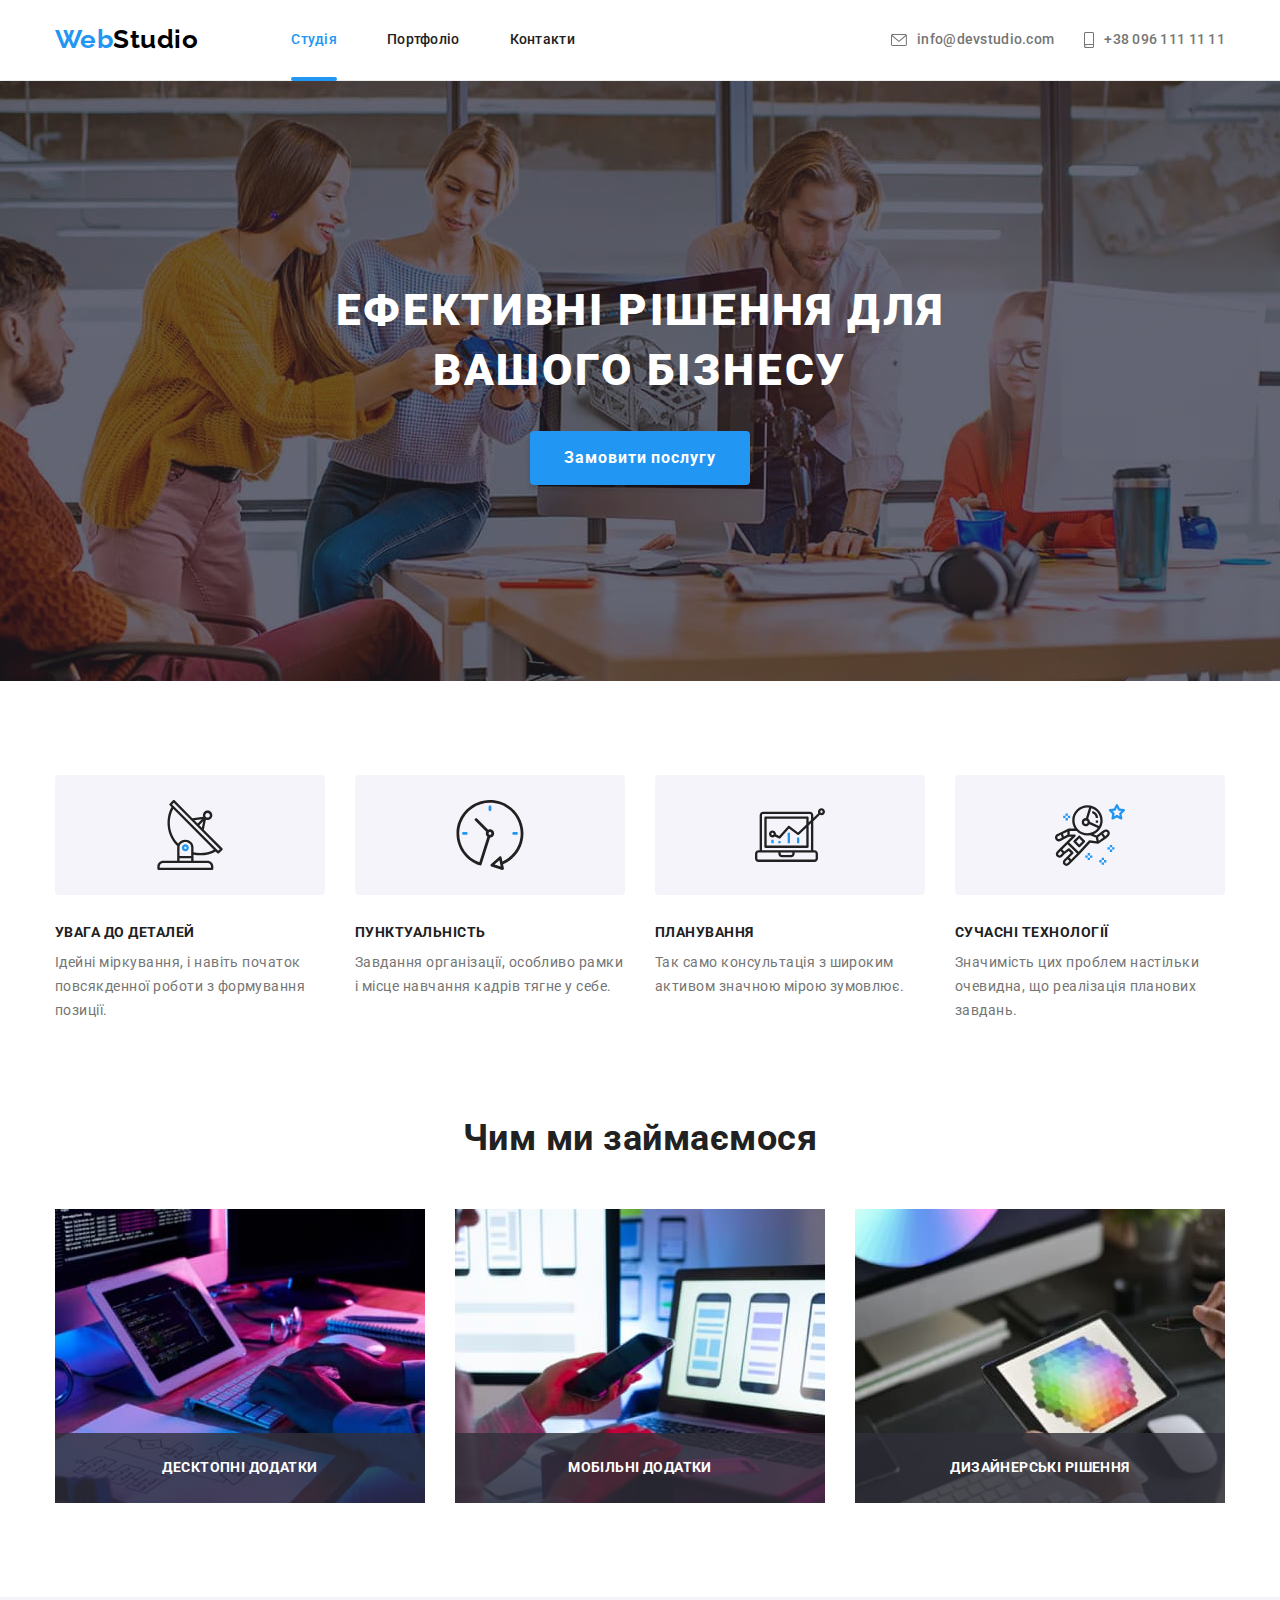
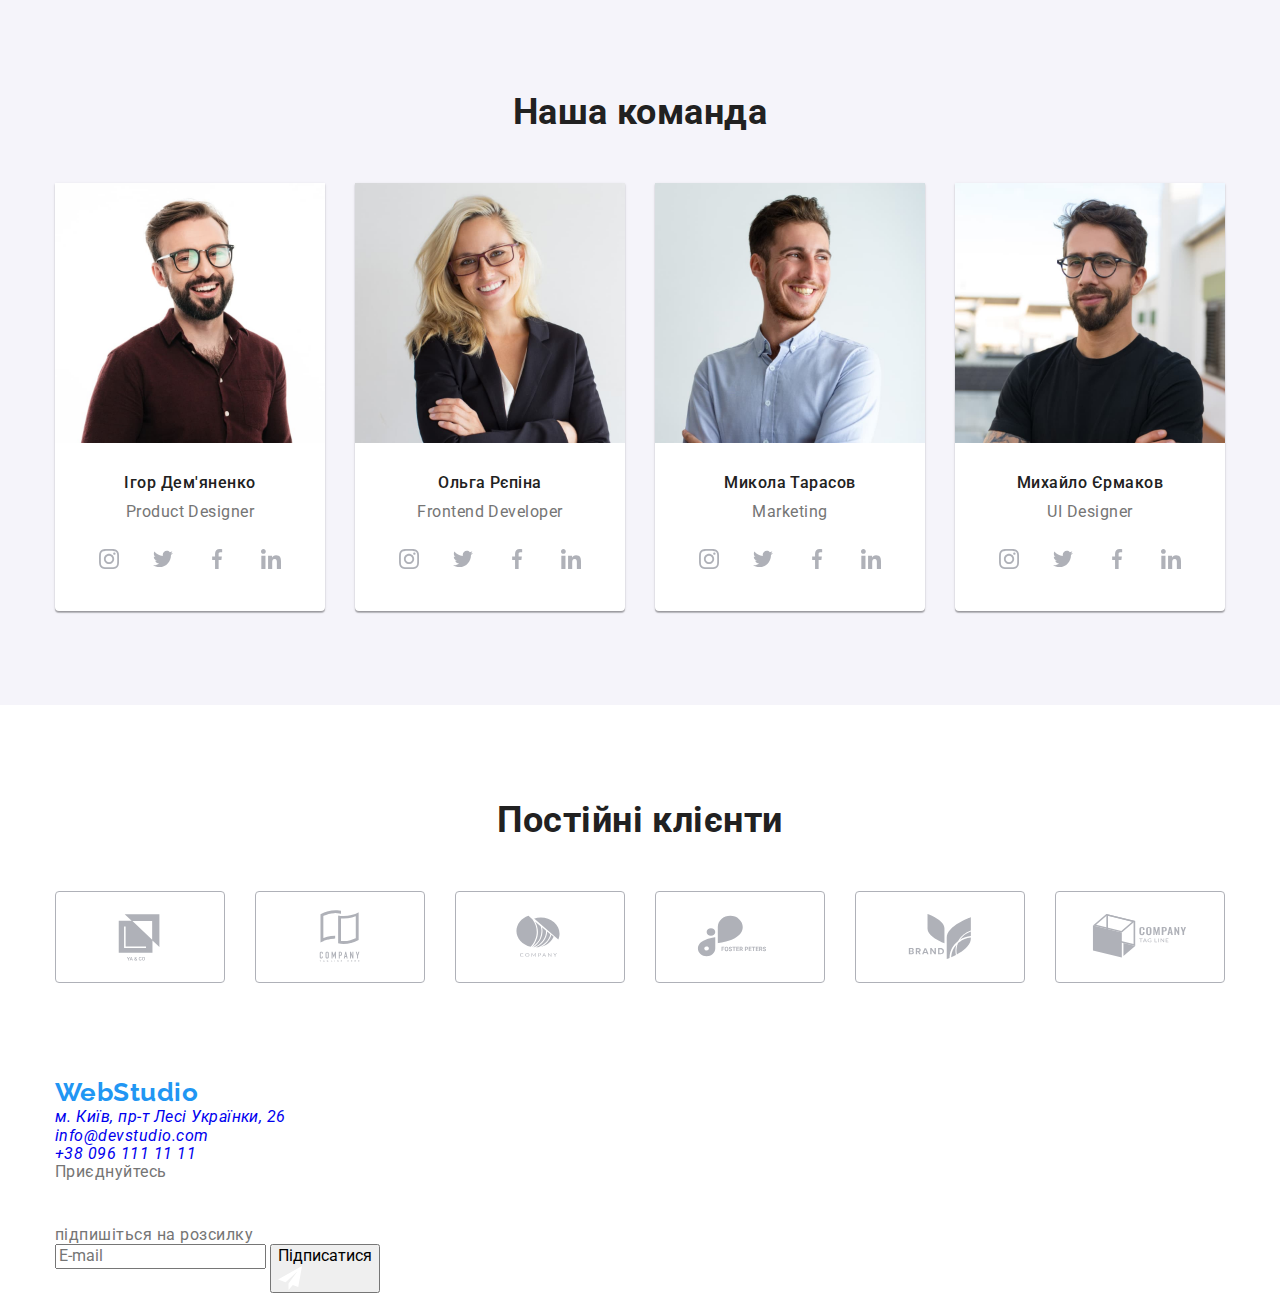
==== commit 44b03917: "fix clients" ====
--- a/index.html
+++ b/index.html
@@ -437,50 +437,48 @@
         </div>
       </section>
       <!-- Постійні клієнти -->
-      <section class="section clients" class="section">
+      <section class="section">
         <div class="container">
-          <h2 class="section__title section__title--indent clients__title" class="section-title">
-            Постійні клієнти
-          </h2>
-          <ul class="our-clients" class="list-hidden client">
+          <h2 class="section__title section__title--indent">Постійні клієнти</h2>
+          <ul class="our-clients">
             <li class="our-clients__item">
-              <a class="our-clients__link" class="link-hidden client-box" href=""
-                ><svg class="our-clients__icon" class="client-picture" width="106" height="60">
+              <a class="our-clients__link" href=""
+                ><svg class="our-clients__icon" width="106" height="60">
                   <use href="./images/icons.svg#icon-Logo-first"></use></svg
               ></a>
             </li>
 
             <li class="our-clients__item">
-              <a class="our-clients__link" class="link-hidden client-box" href=""
-                ><svg class="our-clients__icon" class="client-picture" width="106" height="60">
+              <a class="our-clients__link" href=""
+                ><svg class="our-clients__icon" width="106" height="60">
                   <use href="./images/icons.svg#icon-Logo-yaco"></use></svg
               ></a>
             </li>
 
             <li class="our-clients__item">
-              <a class="our-clients__link" class="link-hidden client-box" href=""
-                ><svg class="our-clients__icon" class="client-picture" width="106" height="60">
+              <a class="our-clients__link" href=""
+                ><svg class="our-clients__icon" width="106" height="60">
                   <use href="./images/icons.svg#icon-Logo-tagline"></use></svg
               ></a>
             </li>
 
             <li class="our-clients__item">
-              <a class="our-clients__link" class="link-hidden client-box" href=""
-                ><svg class="our-clients__icon" class="client-picture" width="106" height="60">
+              <a class="our-clients__link" href=""
+                ><svg class="our-clients__icon" width="106" height="60">
                   <use href="./images/icons.svg#icon-Logo-fooster"></use></svg
               ></a>
             </li>
 
             <li class="our-clients__item">
-              <a class="our-clients__link" class="link-hidden client-box" href=""
-                ><svg class="our-clients__icon" class="client-picture" width="106" height="60">
+              <a class="our-clients__link" href=""
+                ><svg class="our-clients__icon" width="106" height="60">
                   <use href="./images/icons.svg#icon-Logo-brand"></use></svg
               ></a>
             </li>
 
             <li class="our-clients__item">
-              <a class="our-clients__link" class="link-hidden client-box" href=""
-                ><svg class="our-clients__icon" class="client-picture" width="106" height="60">
+              <a class="our-clients__link" href=""
+                ><svg class="our-clients__icon" width="106" height="60">
                   <use href="./images/icons.svg#icon-Logo-company"></use></svg
               ></a>
             </li>
@@ -540,12 +538,7 @@
                 href=""
                 class="socials-attention footer-attention"
               >
-                <svg
-                  class="footer-socials__icon socials__icon"
-                  class="features-picture"
-                  width="20"
-                  height="20"
-                >
+                <svg class="footer-socials__icon socials__icon" width="20" height="20">
                   <use href="./images/icons.svg#icon-instagram"></use>
                 </svg>
               </a>
@@ -557,12 +550,7 @@
                 href=""
                 class="socials-attention footer-attention"
               >
-                <svg
-                  class="footer-socials__icon socials__icon"
-                  class="features-picture"
-                  width="20"
-                  height="20"
-                >
+                <svg class="footer-socials__icon socials__icon" width="20" height="20">
                   <use href="./images/icons.svg#icon-twitter"></use>
                 </svg>
               </a>
@@ -574,12 +562,7 @@
                 href=""
                 class="socials-attention footer-attention"
               >
-                <svg
-                  class="footer-socials__icon socials__icon"
-                  class="features-picture"
-                  width="20"
-                  height="20"
-                >
+                <svg class="footer-socials__icon socials__icon" width="20" height="20">
                   <use href="./images/icons.svg#icon-facebook"></use>
                 </svg>
               </a>
@@ -591,12 +574,7 @@
                 href=""
                 class="socials-attention footer-attention"
               >
-                <svg
-                  class="footer-socials__icon socials__icon"
-                  class="features-picture"
-                  width="20"
-                  height="20"
-                >
+                <svg class="footer-socials__icon socials__icon" width="20" height="20">
                   <use href="./images/icons.svg#icon-linkedin"></use>
                 </svg>
               </a>
--- a/css/main.min.css
+++ b/css/main.min.css
@@ -1 +1 @@
-/*! modern-normalize v1.1.0 | MIT License | https://github.com/sindresorhus/modern-normalize */*,::before,::after{box-sizing:border-box}html{line-height:1.15;-webkit-text-size-adjust:100%;-moz-tab-size:4;tab-size:4}body{margin:0;font-family:system-ui,-apple-system,"Segoe UI",Roboto,Helvetica,Arial,sans-serif,"Apple Color Emoji","Segoe UI Emoji"}hr{height:0;color:inherit}abbr[title]{text-decoration:underline dotted}b,strong{font-weight:bolder}code,kbd,samp,pre{font-family:ui-monospace,SFMono-Regular,Consolas,"Liberation Mono",Menlo,monospace;font-size:1em}small{font-size:80%}sub,sup{font-size:75%;line-height:0;position:relative;vertical-align:baseline}sub{bottom:-0.25em}sup{top:-0.5em}table{text-indent:0;border-color:inherit}button,input,optgroup,select,textarea{font-family:inherit;font-size:100%;line-height:1.15;margin:0}button,select{text-transform:none}button,[type=button],[type=reset],[type=submit]{-webkit-appearance:button}::-moz-focus-inner{border-style:none;padding:0}:-moz-focusring{outline:1px dotted ButtonText}:-moz-ui-invalid{box-shadow:none}legend{padding:0}progress{vertical-align:baseline}::-webkit-inner-spin-button,::-webkit-outer-spin-button{height:auto}[type=search]{-webkit-appearance:textfield;outline-offset:-2px}::-webkit-search-decoration{-webkit-appearance:none}::-webkit-file-upload-button{-webkit-appearance:button;font:inherit}summary{display:list-item}body{color:#757575;background-color:#fff;font-family:Roboto,sans-serif;font-size:16px;letter-spacing:.03em}h1,h2,h3,h4,h5,h6,p{margin-top:0;margin-bottom:0}ul{list-style:none;padding:0;margin:0}a{text-decoration-line:none}svg,img{display:block}.page-header{border-bottom:1px solid #ececec}.visually-hidden{position:absolute;white-space:nowrap;width:1px;height:1px;overflow:hidden;border:0;padding:0;clip:rect(0 0 0 0);clip-path:inset(50%);margin:-1px}.cursor{cursor:pointer}.backdrop{position:fixed;z-index:20;top:0;left:0;width:100%;height:100%;opacity:1;transition:opacity 250ms cubic-bezier(0.4, 0, 0.2, 1);background-color:rgba(0,0,0,.2)}.backdrop.is-hidden{opacity:0;pointer-events:none}.form__input,.form__comment:focus-visible{outline:0}.container{width:1200px;padding-left:15px;padding-right:15px;margin-top:0;margin-bottom:0;margin-right:auto;margin-left:auto}.logo{color:#2196f3;font-family:Raleway,sans-serif;font-weight:700;font-size:26px;line-height:1.2}.logo__header{color:#000}.nav{display:flex;justify-content:none;align-items:center}.nav-list{display:flex}.nav-list--append{margin-left:93px}.nav-list__item+.nav-list__item{margin-left:50px}.nav-list__link{position:relative;display:block;padding-top:32px;padding-bottom:32px;color:#212121;font-weight:500;font-size:14px;line-height:1.14;letter-spacing:.02em;transition:color 250ms cubic-bezier(0.4, 0, 0.2, 1)}.nav-list__link:hover,.nav-list__link:focus{color:#2196f3}.current{color:#2196f3}.nav-list__box::after{position:absolute;content:"";bottom:-1px;left:0;width:100%;height:4px;border-radius:2px;background-color:#2196f3}.link-contact{display:flex}.link-contact--append{margin-left:auto}.link-contact__item+.link-contact__item{margin-left:30px}.link-contact__link{display:flex;justify-content:none;align-items:center;font-weight:500;font-size:14px;line-height:1.14;letter-spacing:.02em;color:#757575;transition:color 250ms cubic-bezier(0.4, 0, 0.2, 1)}.link-contact__link:hover,.link-contact__link:focus{color:#2196f3}.link-contact__icon{fill:currentColor;display:inline-block}.link-contact__icon:hover{fill:#2196f3}.link-contact__icon--preppend{margin-right:10px}.main-screen{max-width:1600px;height:600px;background-color:#2f303a;background-image:linear-gradient(to right, rgba(47, 48, 58, 0.4), rgba(47, 48, 58, 0.4)),url(../images/hero-banner.jpg);background-size:cover;background-position:center;background-repeat:no-repeat;text-align:center;margin-left:auto;margin-right:auto;padding-top:200px;padding-bottom:200px}.main-screen__title{width:696px;margin-left:auto;margin-right:auto;color:#fff;text-transform:uppercase;font-weight:900;font-size:44px;line-height:1.36;text-align:center;letter-spacing:.06em;margin-top:0;margin-bottom:30px}.main-button{color:#fff;background-color:#2196f3;font-family:inherit;font-weight:700;font-size:16px;line-height:1.88;letter-spacing:.06em;min-width:216px;padding:10px 32px;box-shadow:0px 4px 4px rgba(0,0,0,.15);border-radius:4px;border-color:rgba(0,0,0,0);transition:color 250ms cubic-bezier(0.4, 0, 0.2, 1),background-color 250ms cubic-bezier(0.4, 0, 0.2, 1),border-color 250ms cubic-bezier(0.4, 0, 0.2, 1)}.main-button:hover{color:#fff;background-color:#188ce8;border-color:#2196f3}.modal{position:absolute;top:50%;left:50%;min-width:528px;min-height:581px;background-color:#fff;box-shadow:0px 1px 3px rgba(0,0,0,.12),0px 1px 1px rgba(0,0,0,.14),0px 2px 1px rgba(0,0,0,.2);border-radius:4px;transform:translate(-50%, -50%) scale(1);transition:transform 250ms cubic-bezier(0.4, 0, 0.2, 1)}.backdrop.is-hidden .modal{transform:translate(-50%, -50%) scale(1.1);transition:transform 250ms cubic-bezier(0.4, 0, 0.2, 1)}.close-btn{position:absolute;top:8px;right:8px;display:flex;justify-content:center;align-items:center;padding:0;width:30px;height:30px;border:1px solid rgba(0,0,0,.1019607843);box-shadow:0px 1px 3px rgba(0,0,0,.12),0px 1px 1px rgba(0,0,0,.14),0px 2px 1px rgba(0,0,0,.2);border-radius:50%;transition:color 250ms cubic-bezier(0.4, 0, 0.2, 1),background-color 250ms cubic-bezier(0.4, 0, 0.2, 1),border-color 250ms cubic-bezier(0.4, 0, 0.2, 1);background-color:#fff}.close-btn:hover{fill:#2196f3}.user-data{padding:40px}.user-data__desc{font-weight:700;font-size:20px;letter-spacing:.03em;color:#212121}.user-data__desc--indent{margin-bottom:12px}.form{display:flex;justify-content:none;align-items:center;flex-direction:column;width:448px}.form__field{position:relative;display:flex;justify-content:none;align-items:flex-start;flex-direction:column;width:100%;margin-bottom:10px}.form__field:nth-child(4){margin-bottom:20px}.form__info{margin-bottom:4px;font-size:12px;line-height:14px;letter-spacing:.01em}.form__input{padding:12px 42px;height:40px;width:100%;border:1px solid rgba(33,33,33,.2);border-radius:4px}.form__field:focus-within .form__input{border-color:#2196f3;transition:border-color 250ms cubic-bezier(0.4, 0, 0.2, 1)}.form__field:not(focus-within) .form__input{transition:border-color 250ms cubic-bezier(0.4, 0, 0.2, 1)}.form__icon{position:absolute;bottom:11px;left:12px}.form__field:focus-within .form__icon{fill:#2196f3;transition:fill 250ms cubic-bezier(0.4, 0, 0.2, 1)}.form__field:not(focus-within) .form__icon{transition:fill 250ms cubic-bezier(0.4, 0, 0.2, 1)}.form__comment{padding:12px 16px;resize:none;width:100%;height:120px;border:1px solid rgba(33,33,33,.2);border-radius:4px}.form__comment::placeholder{font-size:12px;letter-spacing:.01em;color:rgba(117,117,117,.5)}.form__field:focus-within .form__comment{border-color:#2196f3;transition:border-color 250ms cubic-bezier(0.4, 0, 0.2, 1)}.form__field:not(focus-within) .form__comment{transition:border-color 250ms cubic-bezier(0.4, 0, 0.2, 1)}.form__checkbox{display:flex;justify-content:center;align-items:center;width:425px}.form__checkbox--indent{margin-bottom:30px}.form__checkbox-default{position:absolute;white-space:nowrap;width:1px;height:1px;overflow:hidden;border:0;padding:0;clip:rect(0 0 0 0);clip-path:inset(50%);margin:-1px}.form__checkbox-custom{position:relative;width:16px;height:15px;display:flex;justify-content:center;align-items:center;border:2px solid #212121;border-radius:2px;transition:border 250ms cubic-bezier(0.4, 0, 0.2, 1)}.form__checkbox-default:checked+.form__checkbox-custom{fill:currentColor;background-color:#2196f3;border-color:#2196f3;transition:fill 250ms cubic-bezier(0.4, 0, 0.2, 1),background-color 250ms cubic-bezier(0.4, 0, 0.2, 1),border-color 250ms cubic-bezier(0.4, 0, 0.2, 1)}.form__checkbox-icon{position:absolute;transition:opacity 250ms cubic-bezier(0.4, 0, 0.2, 1)}.form__checkbox-text{width:401px;font-size:14px;line-height:1.714;letter-spacing:.03em}.form__checkbox-link{text-decoration:underline;margin-left:4px;color:#2196f3}.form__button{padding:10px 52px;min-width:200px;font-weight:700;line-height:30px;letter-spacing:.06em;color:#fff;background-color:#2196f3;box-shadow:0px 4px 4px rgba(0,0,0,.15);border:0;border-radius:4px;border-color:rgba(0,0,0,0);transition:background-color 250ms cubic-bezier(0.4, 0, 0.2, 1)}.form__button:hover{background-color:#188ce8}.section{padding-top:94px;padding-bottom:94px}.section__title{color:#212121;font-size:36px;line-height:1.17;text-align:center}.section__title--indent{margin-bottom:50px}.features-list{display:flex}.features-list__item{width:calc((100% - 90px)/4)}.features-list__item__append{margin-right:30px}.features-list__item__append:nth-child(4n){margin-right:0}.features-list__box{display:flex;justify-content:center;align-items:center;width:270px;height:120px;border-radius:4px;color:#212121;background-color:#f5f4fa}.features-list__box--indent{margin-bottom:30px}.features-list__box-icon{fill:currentColor}.features-list__subtitle{color:#212121;font-size:14px;line-height:1.14;text-transform:uppercase}.features-list__subtitle--indent{margin-bottom:10px}.features-list__desc{font-size:14px;line-height:1.71}.our-development{padding-top:0;padding-bottom:94px}.work-list{display:flex}.work-list__item{margin-right:30px}.work-list__item:nth-child(3n){margin-right:0}.work-list__thumb{position:relative;margin:0;padding:0}.work-list__thumb-box{position:absolute;bottom:0;left:50%;transform:translate(-50%);display:flex;justify-content:center;align-items:center;width:100%;height:70px;background-color:rgba(47,48,58,.8)}.work-list__thumb-box-desc{margin-bottom:0;font-weight:700;font-size:14px;line-height:1.14;text-transform:uppercase;letter-spacing:.03em;color:#fff}.team{background-color:#f5f4fa}.our-team{display:flex;gap:30px}.our-team__item{display:flex;justify-content:none;align-items:center;flex-direction:column;background-color:#fff;box-shadow:0px 1px 3px rgba(0,0,0,.12),0px 1px 1px rgba(0,0,0,.14),0px 2px 1px rgba(0,0,0,.2);border-radius:0px 0px 4px 4px}.our-team__item-box{padding-top:30px;padding-bottom:30px;padding-right:32px;padding-left:32px;width:100%}.our-team__item-title{margin-bottom:10px}.our-team__item-title{color:#212121;font-weight:500;font-size:16px;line-height:1.19;text-align:center;text-transform:capitalize}.our-team__item-desc{line-height:1.19;text-align:center;margin-bottom:16px}.socials{display:flex;justify-content:space-between}.socials__item{display:flex;justify-content:center;align-items:center}.socials__link{display:flex;justify-content:center;align-items:center;width:44px;height:44px;border-radius:50%;color:#afb1b8;transition:color 250ms cubic-bezier(0.4, 0, 0.2, 1),background-color 250ms cubic-bezier(0.4, 0, 0.2, 1)}.socials__link:hover,.socials__link:focus{color:#fff;background-color:#2196f3}.socials__icon{fill:currentColor}/*# sourceMappingURL=main.min.css.map */+/*! modern-normalize v1.1.0 | MIT License | https://github.com/sindresorhus/modern-normalize */*,::before,::after{box-sizing:border-box}html{line-height:1.15;-webkit-text-size-adjust:100%;-moz-tab-size:4;tab-size:4}body{margin:0;font-family:system-ui,-apple-system,"Segoe UI",Roboto,Helvetica,Arial,sans-serif,"Apple Color Emoji","Segoe UI Emoji"}hr{height:0;color:inherit}abbr[title]{text-decoration:underline dotted}b,strong{font-weight:bolder}code,kbd,samp,pre{font-family:ui-monospace,SFMono-Regular,Consolas,"Liberation Mono",Menlo,monospace;font-size:1em}small{font-size:80%}sub,sup{font-size:75%;line-height:0;position:relative;vertical-align:baseline}sub{bottom:-0.25em}sup{top:-0.5em}table{text-indent:0;border-color:inherit}button,input,optgroup,select,textarea{font-family:inherit;font-size:100%;line-height:1.15;margin:0}button,select{text-transform:none}button,[type=button],[type=reset],[type=submit]{-webkit-appearance:button}::-moz-focus-inner{border-style:none;padding:0}:-moz-focusring{outline:1px dotted ButtonText}:-moz-ui-invalid{box-shadow:none}legend{padding:0}progress{vertical-align:baseline}::-webkit-inner-spin-button,::-webkit-outer-spin-button{height:auto}[type=search]{-webkit-appearance:textfield;outline-offset:-2px}::-webkit-search-decoration{-webkit-appearance:none}::-webkit-file-upload-button{-webkit-appearance:button;font:inherit}summary{display:list-item}body{color:#757575;background-color:#fff;font-family:Roboto,sans-serif;font-size:16px;letter-spacing:.03em}h1,h2,h3,h4,h5,h6,p{margin-top:0;margin-bottom:0}ul{list-style:none;padding:0;margin:0}a{text-decoration-line:none}svg,img{display:block}.page-header{border-bottom:1px solid #ececec}.visually-hidden{position:absolute;white-space:nowrap;width:1px;height:1px;overflow:hidden;border:0;padding:0;clip:rect(0 0 0 0);clip-path:inset(50%);margin:-1px}.cursor{cursor:pointer}.backdrop{position:fixed;z-index:20;top:0;left:0;width:100%;height:100%;opacity:1;transition:opacity 250ms cubic-bezier(0.4, 0, 0.2, 1);background-color:rgba(0,0,0,.2)}.backdrop.is-hidden{opacity:0;pointer-events:none}.form__input,.form__comment:focus-visible{outline:0}.container{width:1200px;padding-left:15px;padding-right:15px;margin-top:0;margin-bottom:0;margin-right:auto;margin-left:auto}.logo{color:#2196f3;font-family:Raleway,sans-serif;font-weight:700;font-size:26px;line-height:1.2}.logo__header{color:#000}.nav{display:flex;justify-content:none;align-items:center}.nav-list{display:flex}.nav-list--append{margin-left:93px}.nav-list__item+.nav-list__item{margin-left:50px}.nav-list__link{position:relative;display:block;padding-top:32px;padding-bottom:32px;color:#212121;font-weight:500;font-size:14px;line-height:1.14;letter-spacing:.02em;transition:color 250ms cubic-bezier(0.4, 0, 0.2, 1)}.nav-list__link:hover,.nav-list__link:focus{color:#2196f3}.current{color:#2196f3}.nav-list__box::after{position:absolute;content:"";bottom:-1px;left:0;width:100%;height:4px;border-radius:2px;background-color:#2196f3}.link-contact{display:flex}.link-contact--append{margin-left:auto}.link-contact__item+.link-contact__item{margin-left:30px}.link-contact__link{display:flex;justify-content:none;align-items:center;font-weight:500;font-size:14px;line-height:1.14;letter-spacing:.02em;color:#757575;transition:color 250ms cubic-bezier(0.4, 0, 0.2, 1)}.link-contact__link:hover,.link-contact__link:focus{color:#2196f3}.link-contact__icon{fill:currentColor;display:inline-block}.link-contact__icon:hover{fill:#2196f3}.link-contact__icon--preppend{margin-right:10px}.main-screen{max-width:1600px;height:600px;background-color:#2f303a;background-image:linear-gradient(to right, rgba(47, 48, 58, 0.4), rgba(47, 48, 58, 0.4)),url(../images/hero-banner.jpg);background-size:cover;background-position:center;background-repeat:no-repeat;text-align:center;margin-left:auto;margin-right:auto;padding-top:200px;padding-bottom:200px}.main-screen__title{width:696px;margin-left:auto;margin-right:auto;color:#fff;text-transform:uppercase;font-weight:900;font-size:44px;line-height:1.36;text-align:center;letter-spacing:.06em;margin-top:0;margin-bottom:30px}.main-button{color:#fff;background-color:#2196f3;font-family:inherit;font-weight:700;font-size:16px;line-height:1.88;letter-spacing:.06em;min-width:216px;padding:10px 32px;box-shadow:0px 4px 4px rgba(0,0,0,.15);border-radius:4px;border-color:rgba(0,0,0,0);transition:color 250ms cubic-bezier(0.4, 0, 0.2, 1),background-color 250ms cubic-bezier(0.4, 0, 0.2, 1),border-color 250ms cubic-bezier(0.4, 0, 0.2, 1)}.main-button:hover{color:#fff;background-color:#188ce8;border-color:#2196f3}.modal{position:absolute;top:50%;left:50%;min-width:528px;min-height:581px;background-color:#fff;box-shadow:0px 1px 3px rgba(0,0,0,.12),0px 1px 1px rgba(0,0,0,.14),0px 2px 1px rgba(0,0,0,.2);border-radius:4px;transform:translate(-50%, -50%) scale(1);transition:transform 250ms cubic-bezier(0.4, 0, 0.2, 1)}.backdrop.is-hidden .modal{transform:translate(-50%, -50%) scale(1.1);transition:transform 250ms cubic-bezier(0.4, 0, 0.2, 1)}.close-btn{position:absolute;top:8px;right:8px;display:flex;justify-content:center;align-items:center;padding:0;width:30px;height:30px;border:1px solid rgba(0,0,0,.1019607843);box-shadow:0px 1px 3px rgba(0,0,0,.12),0px 1px 1px rgba(0,0,0,.14),0px 2px 1px rgba(0,0,0,.2);border-radius:50%;transition:color 250ms cubic-bezier(0.4, 0, 0.2, 1),background-color 250ms cubic-bezier(0.4, 0, 0.2, 1),border-color 250ms cubic-bezier(0.4, 0, 0.2, 1);background-color:#fff}.close-btn:hover{fill:#2196f3}.user-data{padding:40px}.user-data__desc{font-weight:700;font-size:20px;letter-spacing:.03em;color:#212121}.user-data__desc--indent{margin-bottom:12px}.form{display:flex;justify-content:none;align-items:center;flex-direction:column;width:448px}.form__field{position:relative;display:flex;justify-content:none;align-items:flex-start;flex-direction:column;width:100%;margin-bottom:10px}.form__field:nth-child(4){margin-bottom:20px}.form__info{margin-bottom:4px;font-size:12px;line-height:14px;letter-spacing:.01em}.form__input{padding:12px 42px;height:40px;width:100%;border:1px solid rgba(33,33,33,.2);border-radius:4px}.form__field:focus-within .form__input{border-color:#2196f3;transition:border-color 250ms cubic-bezier(0.4, 0, 0.2, 1)}.form__field:not(focus-within) .form__input{transition:border-color 250ms cubic-bezier(0.4, 0, 0.2, 1)}.form__icon{position:absolute;bottom:11px;left:12px}.form__field:focus-within .form__icon{fill:#2196f3;transition:fill 250ms cubic-bezier(0.4, 0, 0.2, 1)}.form__field:not(focus-within) .form__icon{transition:fill 250ms cubic-bezier(0.4, 0, 0.2, 1)}.form__comment{padding:12px 16px;resize:none;width:100%;height:120px;border:1px solid rgba(33,33,33,.2);border-radius:4px}.form__comment::placeholder{font-size:12px;letter-spacing:.01em;color:rgba(117,117,117,.5)}.form__field:focus-within .form__comment{border-color:#2196f3;transition:border-color 250ms cubic-bezier(0.4, 0, 0.2, 1)}.form__field:not(focus-within) .form__comment{transition:border-color 250ms cubic-bezier(0.4, 0, 0.2, 1)}.form__checkbox{display:flex;justify-content:center;align-items:center;width:425px}.form__checkbox--indent{margin-bottom:30px}.form__checkbox-default{position:absolute;white-space:nowrap;width:1px;height:1px;overflow:hidden;border:0;padding:0;clip:rect(0 0 0 0);clip-path:inset(50%);margin:-1px}.form__checkbox-custom{position:relative;width:16px;height:15px;display:flex;justify-content:center;align-items:center;border:2px solid #212121;border-radius:2px;transition:border 250ms cubic-bezier(0.4, 0, 0.2, 1)}.form__checkbox-default:checked+.form__checkbox-custom{fill:currentColor;background-color:#2196f3;border-color:#2196f3;transition:fill 250ms cubic-bezier(0.4, 0, 0.2, 1),background-color 250ms cubic-bezier(0.4, 0, 0.2, 1),border-color 250ms cubic-bezier(0.4, 0, 0.2, 1)}.form__checkbox-icon{position:absolute;transition:opacity 250ms cubic-bezier(0.4, 0, 0.2, 1)}.form__checkbox-text{width:401px;font-size:14px;line-height:1.714;letter-spacing:.03em}.form__checkbox-link{text-decoration:underline;margin-left:4px;color:#2196f3}.form__button{padding:10px 52px;min-width:200px;font-weight:700;line-height:30px;letter-spacing:.06em;color:#fff;background-color:#2196f3;box-shadow:0px 4px 4px rgba(0,0,0,.15);border:0;border-radius:4px;border-color:rgba(0,0,0,0);transition:background-color 250ms cubic-bezier(0.4, 0, 0.2, 1)}.form__button:hover{background-color:#188ce8}.section{padding-top:94px;padding-bottom:94px}.section__title{color:#212121;font-size:36px;line-height:1.17;text-align:center}.section__title--indent{margin-bottom:50px}.features-list{display:flex}.features-list__item{width:calc((100% - 90px)/4)}.features-list__item__append{margin-right:30px}.features-list__item__append:nth-child(4n){margin-right:0}.features-list__box{display:flex;justify-content:center;align-items:center;width:270px;height:120px;border-radius:4px;color:#212121;background-color:#f5f4fa}.features-list__box--indent{margin-bottom:30px}.features-list__box-icon{fill:currentColor}.features-list__subtitle{color:#212121;font-size:14px;line-height:1.14;text-transform:uppercase}.features-list__subtitle--indent{margin-bottom:10px}.features-list__desc{font-size:14px;line-height:1.71}.our-development{padding-top:0;padding-bottom:94px}.work-list{display:flex}.work-list__item{margin-right:30px}.work-list__item:nth-child(3n){margin-right:0}.work-list__thumb{position:relative;margin:0;padding:0}.work-list__thumb-box{position:absolute;bottom:0;left:50%;transform:translate(-50%);display:flex;justify-content:center;align-items:center;width:100%;height:70px;background-color:rgba(47,48,58,.8)}.work-list__thumb-box-desc{margin-bottom:0;font-weight:700;font-size:14px;line-height:1.14;text-transform:uppercase;letter-spacing:.03em;color:#fff}.team{background-color:#f5f4fa}.our-team{display:flex;gap:30px}.our-team__item{display:flex;justify-content:none;align-items:center;flex-direction:column;background-color:#fff;box-shadow:0px 1px 3px rgba(0,0,0,.12),0px 1px 1px rgba(0,0,0,.14),0px 2px 1px rgba(0,0,0,.2);border-radius:0px 0px 4px 4px}.our-team__item-box{padding-top:30px;padding-bottom:30px;padding-right:32px;padding-left:32px;width:100%}.our-team__item-title{margin-bottom:10px}.our-team__item-title{color:#212121;font-weight:500;font-size:16px;line-height:1.19;text-align:center;text-transform:capitalize}.our-team__item-desc{line-height:1.19;text-align:center;margin-bottom:16px}.socials{display:flex;justify-content:space-between}.socials__item{display:flex;justify-content:center;align-items:center}.socials__link{display:flex;justify-content:center;align-items:center;width:44px;height:44px;border-radius:50%;color:#afb1b8;transition:color 250ms cubic-bezier(0.4, 0, 0.2, 1),background-color 250ms cubic-bezier(0.4, 0, 0.2, 1)}.socials__link:hover,.socials__link:focus{color:#fff;background-color:#2196f3}.socials__icon{fill:currentColor}.footer-socials__link{background-color:rgba(255,255,255,.1019607843);color:#fff}.our-clients{display:flex;gap:30px}.our-clients__link{display:flex;justify-content:center;align-items:center;width:170px;height:92px;border:1px solid #afb1b8;border-radius:4px;color:#afb1b8;transition:color 250ms cubic-bezier(0.4, 0, 0.2, 1),border-color 250ms cubic-bezier(0.4, 0, 0.2, 1)}.our-clients__link:hover,.our-clients__link:focus{color:#2196f3;border-color:#2196f3}.our-clients__icon{fill:currentColor}/*# sourceMappingURL=main.min.css.map */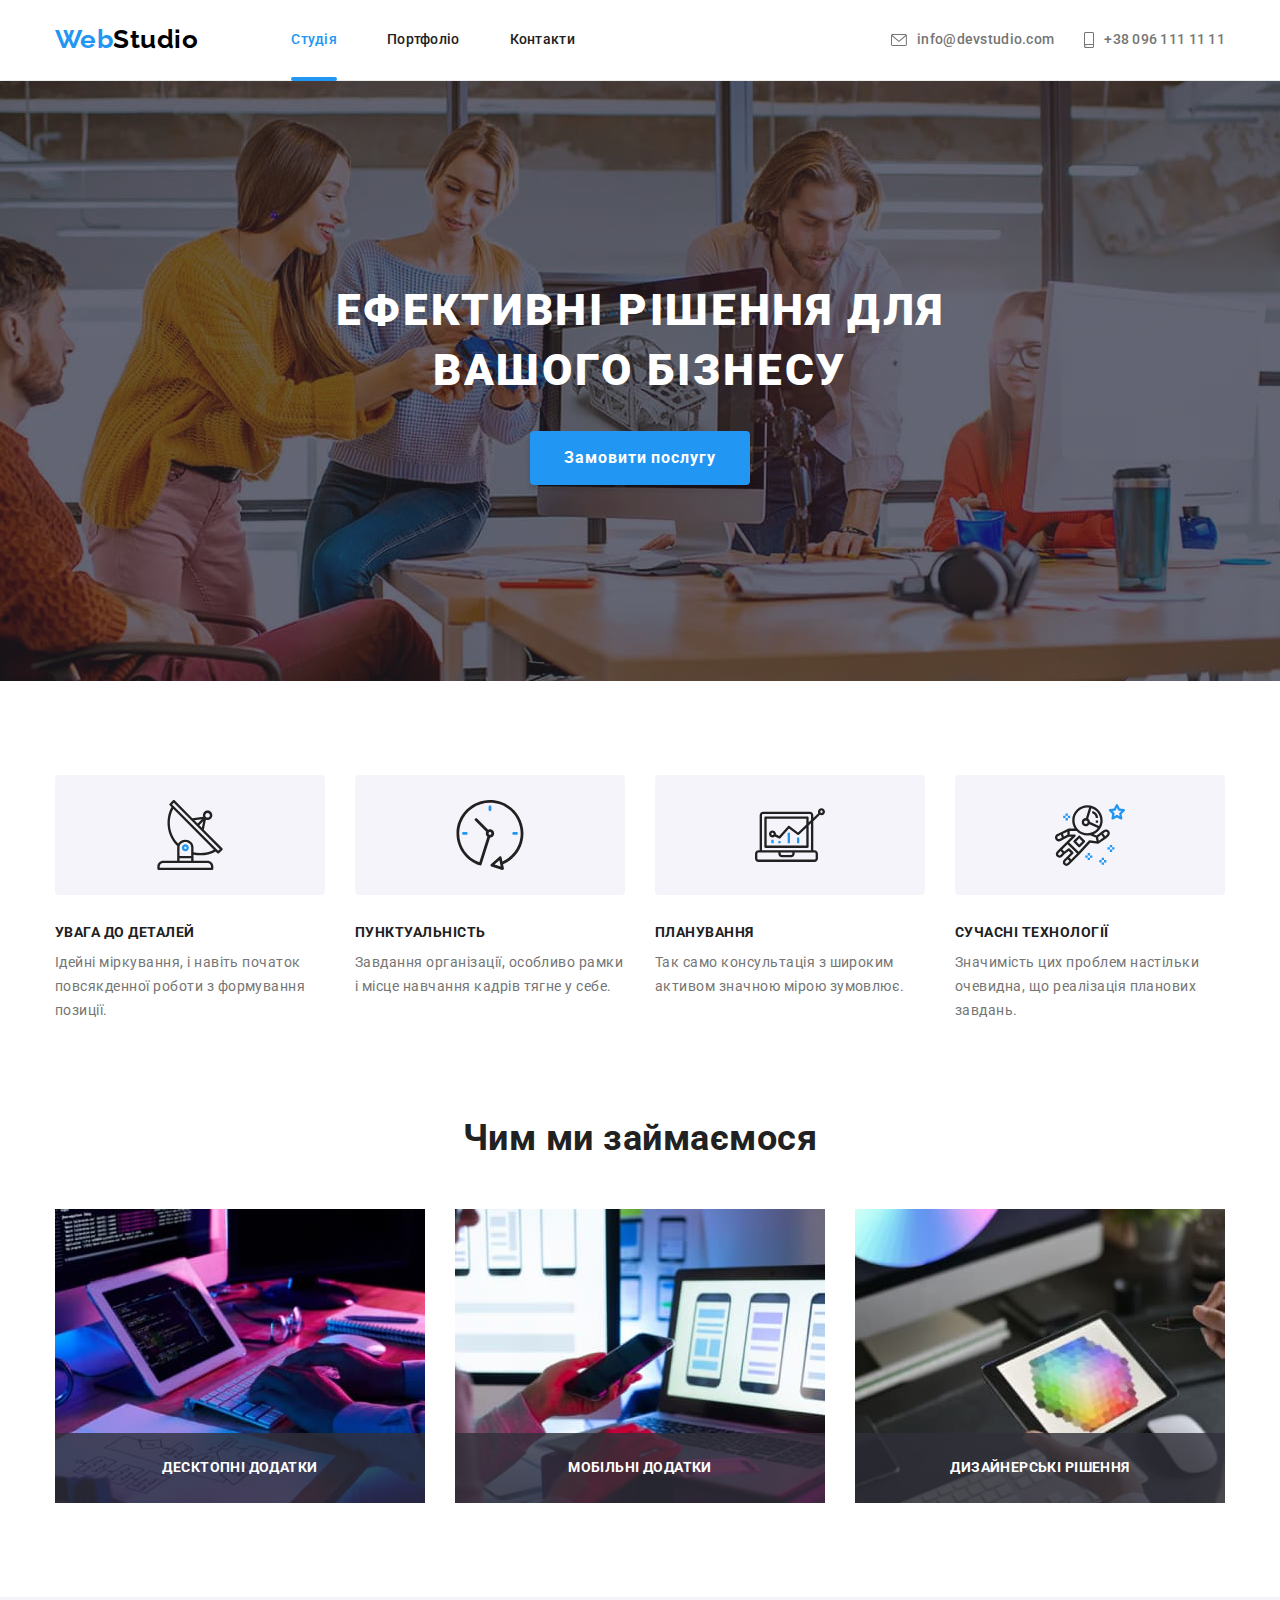
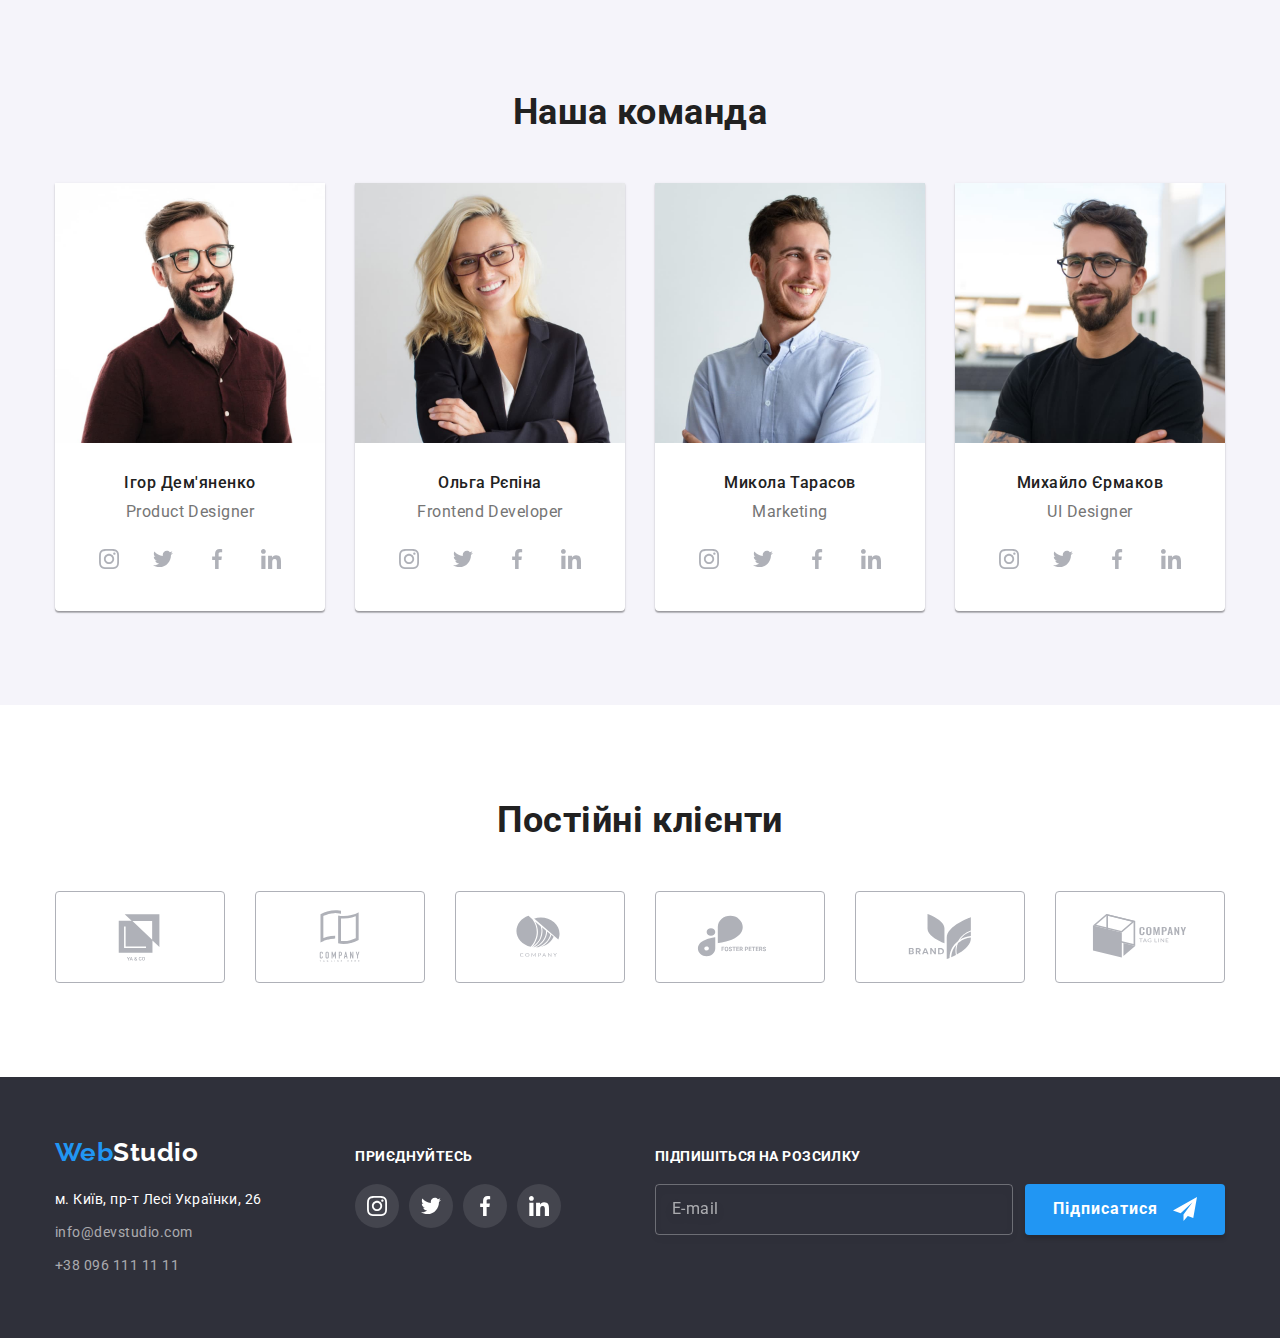
==== commit 15010af4: "fix footer" ====
--- a/index.html
+++ b/index.html
@@ -486,40 +486,37 @@
         </div>
       </section>
     </main>
-    <footer class="page-footer" class="footer-section">
-      <div class="container footer-container" class="container">
-        <div class="footer-box" class="foot-box">
+    <footer class="page-footer">
+      <div class="container footer-container">
+        <div class="footer-box">
           <!-- Подвал, лого -->
-          <a class="footer-logo logo" lang="en" href="./index.html" class="logo"
-            >Web<span class="logo-footer" class="logo-footer">Studio</span></a
+          <a class="footer-logo logo" lang="en" href="./index.html"
+            >Web<span class="logo-footer">Studio</span></a
           >
           <!-- Адреса -->
-          <address class="adress" class="address">
-            <ul class="address__list" class="address-links list-hidden">
-              <li class="address__item" class="address-items">
+          <address class="address">
+            <ul class="address__list">
+              <li class="address__item">
                 <a
                   class="address__item-link"
-                  class="link-hidden address-place"
                   href="https://goo.gl/maps/CPtrU1FHBa2aNyZL9"
                   target="_blank"
                   rel="noopener noreferrer nofollow"
                   >м. Київ, пр-т Лесі Українки, 26</a
                 >
               </li>
-              <li class="address__item" class="address-items">
+              <li class="address__item">
                 <a
                   class="address__contact"
-                  class="contact link-hidden"
                   href="mailto:info@devstudio.com"
                   target="_blank"
                   rel="noopener noreferrer nofollow"
                   >info@devstudio.com</a
                 >
               </li>
-              <li class="address__item" class="address-items">
+              <li class="address__item">
                 <a
                   class="address__contact"
-                  class="contact link-hidden"
                   href="tel:+380961111111"
                   target="_blank"
                   rel="noopener noreferrer nofollow"
@@ -529,76 +526,55 @@
             </ul>
           </address>
         </div>
-        <div class="footer-social" class="box-socials">
-          <p class="footer-social__title" class="subtitle-footer">Приєднуйтесь</p>
-          <ul class="footer-social__list socials" class="list-hidden socials">
-            <li class="footer-social__item socials__item" class="link-socials">
-              <a
-                class="footer-socials__link socials__link"
-                href=""
-                class="socials-attention footer-attention"
-              >
-                <svg class="footer-socials__icon socials__icon" width="20" height="20">
+        <div class="footer-social">
+          <p class="footer-social__title">Приєднуйтесь</p>
+          <ul class="socials">
+            <li class="socials__item">
+              <a class="footer-socials__link socials__link" href="">
+                <svg class="socials__icon" width="20" height="20">
                   <use href="./images/icons.svg#icon-instagram"></use>
                 </svg>
               </a>
             </li>
 
-            <li class="footer-social__item socials__item" class="link-socials">
-              <a
-                class="footer-socials__link socials__link"
-                href=""
-                class="socials-attention footer-attention"
-              >
-                <svg class="footer-socials__icon socials__icon" width="20" height="20">
+            <li class="socials__item">
+              <a class="footer-socials__link socials__link" href="">
+                <svg class="socials__icon" width="20" height="20">
                   <use href="./images/icons.svg#icon-twitter"></use>
                 </svg>
               </a>
             </li>
 
-            <li class="footer-social__item socials__item" class="link-socials">
-              <a
-                class="footer-socials__link socials__link"
-                href=""
-                class="socials-attention footer-attention"
-              >
-                <svg class="footer-socials__icon socials__icon" width="20" height="20">
+            <li class="socials__item">
+              <a class="footer-socials__link socials__link" href="">
+                <svg class="socials__icon" width="20" height="20">
                   <use href="./images/icons.svg#icon-facebook"></use>
                 </svg>
               </a>
             </li>
 
-            <li class="footer-social__item socials__item" class="link-socials">
-              <a
-                class="footer-socials__link socials__link"
-                href=""
-                class="socials-attention footer-attention"
-              >
-                <svg class="footer-socials__icon socials__icon" width="20" height="20">
+            <li class="socials__item">
+              <a class="footer-socials__link socials__link" href="">
+                <svg class="socials__icon" width="20" height="20">
                   <use href="./images/icons.svg#icon-linkedin"></use>
                 </svg>
               </a>
             </li>
           </ul>
         </div>
-        <div class="footer-subscribe" class="subscribe">
-          <p class="footer-subscribe__title" class="subtitle-footer">підпишіться на розсилку</p>
-          <form class="footer-subscribe__form form-footer" class="form-footer">
+        <div class="footer-subscribe">
+          <p class="footer-subscribe__title">підпишіться на розсилку</p>
+          <form class="footer-subscribe__form form-footer">
             <label class="form-footer__label">
               <input
-                class="form-footer__email"
-                class="footer-email cursor"
+                class="form-footer__email cursor"
                 type="email"
                 name="mail"
                 placeholder="E-mail"
               />
             </label>
 
-            <button
-              class="form-button form-footer__button cursor"
-              class="subscribe-button cursor"
-              type="submit"
-            >
+            <button class="form-button form-footer__button cursor" type="submit">
               Підписатися
               <svg class="form-footer__icon" width="24" height="24">
                 <use href="./images/icons.svg#icon-icon-send"></use>
--- a/css/main.min.css
+++ b/css/main.min.css
@@ -1 +1 @@
-/*! modern-normalize v1.1.0 | MIT License | https://github.com/sindresorhus/modern-normalize */*,::before,::after{box-sizing:border-box}html{line-height:1.15;-webkit-text-size-adjust:100%;-moz-tab-size:4;tab-size:4}body{margin:0;font-family:system-ui,-apple-system,"Segoe UI",Roboto,Helvetica,Arial,sans-serif,"Apple Color Emoji","Segoe UI Emoji"}hr{height:0;color:inherit}abbr[title]{text-decoration:underline dotted}b,strong{font-weight:bolder}code,kbd,samp,pre{font-family:ui-monospace,SFMono-Regular,Consolas,"Liberation Mono",Menlo,monospace;font-size:1em}small{font-size:80%}sub,sup{font-size:75%;line-height:0;position:relative;vertical-align:baseline}sub{bottom:-0.25em}sup{top:-0.5em}table{text-indent:0;border-color:inherit}button,input,optgroup,select,textarea{font-family:inherit;font-size:100%;line-height:1.15;margin:0}button,select{text-transform:none}button,[type=button],[type=reset],[type=submit]{-webkit-appearance:button}::-moz-focus-inner{border-style:none;padding:0}:-moz-focusring{outline:1px dotted ButtonText}:-moz-ui-invalid{box-shadow:none}legend{padding:0}progress{vertical-align:baseline}::-webkit-inner-spin-button,::-webkit-outer-spin-button{height:auto}[type=search]{-webkit-appearance:textfield;outline-offset:-2px}::-webkit-search-decoration{-webkit-appearance:none}::-webkit-file-upload-button{-webkit-appearance:button;font:inherit}summary{display:list-item}body{color:#757575;background-color:#fff;font-family:Roboto,sans-serif;font-size:16px;letter-spacing:.03em}h1,h2,h3,h4,h5,h6,p{margin-top:0;margin-bottom:0}ul{list-style:none;padding:0;margin:0}a{text-decoration-line:none}svg,img{display:block}.page-header{border-bottom:1px solid #ececec}.visually-hidden{position:absolute;white-space:nowrap;width:1px;height:1px;overflow:hidden;border:0;padding:0;clip:rect(0 0 0 0);clip-path:inset(50%);margin:-1px}.cursor{cursor:pointer}.backdrop{position:fixed;z-index:20;top:0;left:0;width:100%;height:100%;opacity:1;transition:opacity 250ms cubic-bezier(0.4, 0, 0.2, 1);background-color:rgba(0,0,0,.2)}.backdrop.is-hidden{opacity:0;pointer-events:none}.form__input,.form__comment:focus-visible{outline:0}.container{width:1200px;padding-left:15px;padding-right:15px;margin-top:0;margin-bottom:0;margin-right:auto;margin-left:auto}.logo{color:#2196f3;font-family:Raleway,sans-serif;font-weight:700;font-size:26px;line-height:1.2}.logo__header{color:#000}.nav{display:flex;justify-content:none;align-items:center}.nav-list{display:flex}.nav-list--append{margin-left:93px}.nav-list__item+.nav-list__item{margin-left:50px}.nav-list__link{position:relative;display:block;padding-top:32px;padding-bottom:32px;color:#212121;font-weight:500;font-size:14px;line-height:1.14;letter-spacing:.02em;transition:color 250ms cubic-bezier(0.4, 0, 0.2, 1)}.nav-list__link:hover,.nav-list__link:focus{color:#2196f3}.current{color:#2196f3}.nav-list__box::after{position:absolute;content:"";bottom:-1px;left:0;width:100%;height:4px;border-radius:2px;background-color:#2196f3}.link-contact{display:flex}.link-contact--append{margin-left:auto}.link-contact__item+.link-contact__item{margin-left:30px}.link-contact__link{display:flex;justify-content:none;align-items:center;font-weight:500;font-size:14px;line-height:1.14;letter-spacing:.02em;color:#757575;transition:color 250ms cubic-bezier(0.4, 0, 0.2, 1)}.link-contact__link:hover,.link-contact__link:focus{color:#2196f3}.link-contact__icon{fill:currentColor;display:inline-block}.link-contact__icon:hover{fill:#2196f3}.link-contact__icon--preppend{margin-right:10px}.main-screen{max-width:1600px;height:600px;background-color:#2f303a;background-image:linear-gradient(to right, rgba(47, 48, 58, 0.4), rgba(47, 48, 58, 0.4)),url(../images/hero-banner.jpg);background-size:cover;background-position:center;background-repeat:no-repeat;text-align:center;margin-left:auto;margin-right:auto;padding-top:200px;padding-bottom:200px}.main-screen__title{width:696px;margin-left:auto;margin-right:auto;color:#fff;text-transform:uppercase;font-weight:900;font-size:44px;line-height:1.36;text-align:center;letter-spacing:.06em;margin-top:0;margin-bottom:30px}.main-button{color:#fff;background-color:#2196f3;font-family:inherit;font-weight:700;font-size:16px;line-height:1.88;letter-spacing:.06em;min-width:216px;padding:10px 32px;box-shadow:0px 4px 4px rgba(0,0,0,.15);border-radius:4px;border-color:rgba(0,0,0,0);transition:color 250ms cubic-bezier(0.4, 0, 0.2, 1),background-color 250ms cubic-bezier(0.4, 0, 0.2, 1),border-color 250ms cubic-bezier(0.4, 0, 0.2, 1)}.main-button:hover{color:#fff;background-color:#188ce8;border-color:#2196f3}.modal{position:absolute;top:50%;left:50%;min-width:528px;min-height:581px;background-color:#fff;box-shadow:0px 1px 3px rgba(0,0,0,.12),0px 1px 1px rgba(0,0,0,.14),0px 2px 1px rgba(0,0,0,.2);border-radius:4px;transform:translate(-50%, -50%) scale(1);transition:transform 250ms cubic-bezier(0.4, 0, 0.2, 1)}.backdrop.is-hidden .modal{transform:translate(-50%, -50%) scale(1.1);transition:transform 250ms cubic-bezier(0.4, 0, 0.2, 1)}.close-btn{position:absolute;top:8px;right:8px;display:flex;justify-content:center;align-items:center;padding:0;width:30px;height:30px;border:1px solid rgba(0,0,0,.1019607843);box-shadow:0px 1px 3px rgba(0,0,0,.12),0px 1px 1px rgba(0,0,0,.14),0px 2px 1px rgba(0,0,0,.2);border-radius:50%;transition:color 250ms cubic-bezier(0.4, 0, 0.2, 1),background-color 250ms cubic-bezier(0.4, 0, 0.2, 1),border-color 250ms cubic-bezier(0.4, 0, 0.2, 1);background-color:#fff}.close-btn:hover{fill:#2196f3}.user-data{padding:40px}.user-data__desc{font-weight:700;font-size:20px;letter-spacing:.03em;color:#212121}.user-data__desc--indent{margin-bottom:12px}.form{display:flex;justify-content:none;align-items:center;flex-direction:column;width:448px}.form__field{position:relative;display:flex;justify-content:none;align-items:flex-start;flex-direction:column;width:100%;margin-bottom:10px}.form__field:nth-child(4){margin-bottom:20px}.form__info{margin-bottom:4px;font-size:12px;line-height:14px;letter-spacing:.01em}.form__input{padding:12px 42px;height:40px;width:100%;border:1px solid rgba(33,33,33,.2);border-radius:4px}.form__field:focus-within .form__input{border-color:#2196f3;transition:border-color 250ms cubic-bezier(0.4, 0, 0.2, 1)}.form__field:not(focus-within) .form__input{transition:border-color 250ms cubic-bezier(0.4, 0, 0.2, 1)}.form__icon{position:absolute;bottom:11px;left:12px}.form__field:focus-within .form__icon{fill:#2196f3;transition:fill 250ms cubic-bezier(0.4, 0, 0.2, 1)}.form__field:not(focus-within) .form__icon{transition:fill 250ms cubic-bezier(0.4, 0, 0.2, 1)}.form__comment{padding:12px 16px;resize:none;width:100%;height:120px;border:1px solid rgba(33,33,33,.2);border-radius:4px}.form__comment::placeholder{font-size:12px;letter-spacing:.01em;color:rgba(117,117,117,.5)}.form__field:focus-within .form__comment{border-color:#2196f3;transition:border-color 250ms cubic-bezier(0.4, 0, 0.2, 1)}.form__field:not(focus-within) .form__comment{transition:border-color 250ms cubic-bezier(0.4, 0, 0.2, 1)}.form__checkbox{display:flex;justify-content:center;align-items:center;width:425px}.form__checkbox--indent{margin-bottom:30px}.form__checkbox-default{position:absolute;white-space:nowrap;width:1px;height:1px;overflow:hidden;border:0;padding:0;clip:rect(0 0 0 0);clip-path:inset(50%);margin:-1px}.form__checkbox-custom{position:relative;width:16px;height:15px;display:flex;justify-content:center;align-items:center;border:2px solid #212121;border-radius:2px;transition:border 250ms cubic-bezier(0.4, 0, 0.2, 1)}.form__checkbox-default:checked+.form__checkbox-custom{fill:currentColor;background-color:#2196f3;border-color:#2196f3;transition:fill 250ms cubic-bezier(0.4, 0, 0.2, 1),background-color 250ms cubic-bezier(0.4, 0, 0.2, 1),border-color 250ms cubic-bezier(0.4, 0, 0.2, 1)}.form__checkbox-icon{position:absolute;transition:opacity 250ms cubic-bezier(0.4, 0, 0.2, 1)}.form__checkbox-text{width:401px;font-size:14px;line-height:1.714;letter-spacing:.03em}.form__checkbox-link{text-decoration:underline;margin-left:4px;color:#2196f3}.form__button{padding:10px 52px;min-width:200px;font-weight:700;line-height:30px;letter-spacing:.06em;color:#fff;background-color:#2196f3;box-shadow:0px 4px 4px rgba(0,0,0,.15);border:0;border-radius:4px;border-color:rgba(0,0,0,0);transition:background-color 250ms cubic-bezier(0.4, 0, 0.2, 1)}.form__button:hover{background-color:#188ce8}.section{padding-top:94px;padding-bottom:94px}.section__title{color:#212121;font-size:36px;line-height:1.17;text-align:center}.section__title--indent{margin-bottom:50px}.features-list{display:flex}.features-list__item{width:calc((100% - 90px)/4)}.features-list__item__append{margin-right:30px}.features-list__item__append:nth-child(4n){margin-right:0}.features-list__box{display:flex;justify-content:center;align-items:center;width:270px;height:120px;border-radius:4px;color:#212121;background-color:#f5f4fa}.features-list__box--indent{margin-bottom:30px}.features-list__box-icon{fill:currentColor}.features-list__subtitle{color:#212121;font-size:14px;line-height:1.14;text-transform:uppercase}.features-list__subtitle--indent{margin-bottom:10px}.features-list__desc{font-size:14px;line-height:1.71}.our-development{padding-top:0;padding-bottom:94px}.work-list{display:flex}.work-list__item{margin-right:30px}.work-list__item:nth-child(3n){margin-right:0}.work-list__thumb{position:relative;margin:0;padding:0}.work-list__thumb-box{position:absolute;bottom:0;left:50%;transform:translate(-50%);display:flex;justify-content:center;align-items:center;width:100%;height:70px;background-color:rgba(47,48,58,.8)}.work-list__thumb-box-desc{margin-bottom:0;font-weight:700;font-size:14px;line-height:1.14;text-transform:uppercase;letter-spacing:.03em;color:#fff}.team{background-color:#f5f4fa}.our-team{display:flex;gap:30px}.our-team__item{display:flex;justify-content:none;align-items:center;flex-direction:column;background-color:#fff;box-shadow:0px 1px 3px rgba(0,0,0,.12),0px 1px 1px rgba(0,0,0,.14),0px 2px 1px rgba(0,0,0,.2);border-radius:0px 0px 4px 4px}.our-team__item-box{padding-top:30px;padding-bottom:30px;padding-right:32px;padding-left:32px;width:100%}.our-team__item-title{margin-bottom:10px}.our-team__item-title{color:#212121;font-weight:500;font-size:16px;line-height:1.19;text-align:center;text-transform:capitalize}.our-team__item-desc{line-height:1.19;text-align:center;margin-bottom:16px}.socials{display:flex;justify-content:space-between}.socials__item{display:flex;justify-content:center;align-items:center}.socials__link{display:flex;justify-content:center;align-items:center;width:44px;height:44px;border-radius:50%;color:#afb1b8;transition:color 250ms cubic-bezier(0.4, 0, 0.2, 1),background-color 250ms cubic-bezier(0.4, 0, 0.2, 1)}.socials__link:hover,.socials__link:focus{color:#fff;background-color:#2196f3}.socials__icon{fill:currentColor}.footer-socials__link{background-color:rgba(255,255,255,.1019607843);color:#fff}.our-clients{display:flex;gap:30px}.our-clients__link{display:flex;justify-content:center;align-items:center;width:170px;height:92px;border:1px solid #afb1b8;border-radius:4px;color:#afb1b8;transition:color 250ms cubic-bezier(0.4, 0, 0.2, 1),border-color 250ms cubic-bezier(0.4, 0, 0.2, 1)}.our-clients__link:hover,.our-clients__link:focus{color:#2196f3;border-color:#2196f3}.our-clients__icon{fill:currentColor}/*# sourceMappingURL=main.min.css.map */+/*! modern-normalize v1.1.0 | MIT License | https://github.com/sindresorhus/modern-normalize */*,::before,::after{box-sizing:border-box}html{line-height:1.15;-webkit-text-size-adjust:100%;-moz-tab-size:4;tab-size:4}body{margin:0;font-family:system-ui,-apple-system,"Segoe UI",Roboto,Helvetica,Arial,sans-serif,"Apple Color Emoji","Segoe UI Emoji"}hr{height:0;color:inherit}abbr[title]{text-decoration:underline dotted}b,strong{font-weight:bolder}code,kbd,samp,pre{font-family:ui-monospace,SFMono-Regular,Consolas,"Liberation Mono",Menlo,monospace;font-size:1em}small{font-size:80%}sub,sup{font-size:75%;line-height:0;position:relative;vertical-align:baseline}sub{bottom:-0.25em}sup{top:-0.5em}table{text-indent:0;border-color:inherit}button,input,optgroup,select,textarea{font-family:inherit;font-size:100%;line-height:1.15;margin:0}button,select{text-transform:none}button,[type=button],[type=reset],[type=submit]{-webkit-appearance:button}::-moz-focus-inner{border-style:none;padding:0}:-moz-focusring{outline:1px dotted ButtonText}:-moz-ui-invalid{box-shadow:none}legend{padding:0}progress{vertical-align:baseline}::-webkit-inner-spin-button,::-webkit-outer-spin-button{height:auto}[type=search]{-webkit-appearance:textfield;outline-offset:-2px}::-webkit-search-decoration{-webkit-appearance:none}::-webkit-file-upload-button{-webkit-appearance:button;font:inherit}summary{display:list-item}body{color:#757575;background-color:#fff;font-family:Roboto,sans-serif;font-size:16px;letter-spacing:.03em}h1,h2,h3,h4,h5,h6,p{margin-top:0;margin-bottom:0}ul{list-style:none;padding:0;margin:0}a{text-decoration-line:none}svg,img{display:block}.page-header{border-bottom:1px solid #ececec}.visually-hidden{position:absolute;white-space:nowrap;width:1px;height:1px;overflow:hidden;border:0;padding:0;clip:rect(0 0 0 0);clip-path:inset(50%);margin:-1px}.cursor{cursor:pointer}.backdrop{position:fixed;z-index:20;top:0;left:0;width:100%;height:100%;opacity:1;transition:opacity 250ms cubic-bezier(0.4, 0, 0.2, 1);background-color:rgba(0,0,0,.2)}.backdrop.is-hidden{opacity:0;pointer-events:none}.form__input,.form__comment,.form-footer__email:focus-visible{outline:0}.container{width:1200px;padding-left:15px;padding-right:15px;margin-top:0;margin-bottom:0;margin-right:auto;margin-left:auto}.logo{color:#2196f3;font-family:Raleway,sans-serif;font-weight:700;font-size:26px;line-height:1.2}.logo__header{color:#000}.nav{display:flex;justify-content:none;align-items:center}.nav-list{display:flex}.nav-list--append{margin-left:93px}.nav-list__item+.nav-list__item{margin-left:50px}.nav-list__link{position:relative;display:block;padding-top:32px;padding-bottom:32px;color:#212121;font-weight:500;font-size:14px;line-height:1.14;letter-spacing:.02em;transition:color 250ms cubic-bezier(0.4, 0, 0.2, 1)}.nav-list__link:hover,.nav-list__link:focus{color:#2196f3}.current{color:#2196f3}.nav-list__box::after{position:absolute;content:"";bottom:-1px;left:0;width:100%;height:4px;border-radius:2px;background-color:#2196f3}.link-contact{display:flex}.link-contact--append{margin-left:auto}.link-contact__item+.link-contact__item{margin-left:30px}.link-contact__link{display:flex;justify-content:none;align-items:center;font-weight:500;font-size:14px;line-height:1.14;letter-spacing:.02em;color:#757575;transition:color 250ms cubic-bezier(0.4, 0, 0.2, 1)}.link-contact__link:hover,.link-contact__link:focus{color:#2196f3}.link-contact__icon{fill:currentColor;display:inline-block}.link-contact__icon:hover{fill:#2196f3}.link-contact__icon--preppend{margin-right:10px}.main-screen{max-width:1600px;height:600px;background-color:#2f303a;background-image:linear-gradient(to right, rgba(47, 48, 58, 0.4), rgba(47, 48, 58, 0.4)),url(../images/hero-banner.jpg);background-size:cover;background-position:center;background-repeat:no-repeat;text-align:center;margin-left:auto;margin-right:auto;padding-top:200px;padding-bottom:200px}.main-screen__title{width:696px;margin-left:auto;margin-right:auto;color:#fff;text-transform:uppercase;font-weight:900;font-size:44px;line-height:1.36;text-align:center;letter-spacing:.06em;margin-top:0;margin-bottom:30px}.main-button{color:#fff;background-color:#2196f3;font-family:inherit;font-weight:700;font-size:16px;line-height:1.88;letter-spacing:.06em;min-width:216px;padding:10px 32px;box-shadow:0px 4px 4px rgba(0,0,0,.15);border-radius:4px;border-color:rgba(0,0,0,0);transition:color 250ms cubic-bezier(0.4, 0, 0.2, 1),background-color 250ms cubic-bezier(0.4, 0, 0.2, 1),border-color 250ms cubic-bezier(0.4, 0, 0.2, 1)}.main-button:hover{color:#fff;background-color:#188ce8;border-color:#2196f3}.modal{position:absolute;top:50%;left:50%;min-width:528px;min-height:581px;background-color:#fff;box-shadow:0px 1px 3px rgba(0,0,0,.12),0px 1px 1px rgba(0,0,0,.14),0px 2px 1px rgba(0,0,0,.2);border-radius:4px;transform:translate(-50%, -50%) scale(1);transition:transform 250ms cubic-bezier(0.4, 0, 0.2, 1)}.backdrop.is-hidden .modal{transform:translate(-50%, -50%) scale(1.1);transition:transform 250ms cubic-bezier(0.4, 0, 0.2, 1)}.close-btn{position:absolute;top:8px;right:8px;display:flex;justify-content:center;align-items:center;padding:0;width:30px;height:30px;border:1px solid rgba(0,0,0,.1019607843);box-shadow:0px 1px 3px rgba(0,0,0,.12),0px 1px 1px rgba(0,0,0,.14),0px 2px 1px rgba(0,0,0,.2);border-radius:50%;transition:color 250ms cubic-bezier(0.4, 0, 0.2, 1),background-color 250ms cubic-bezier(0.4, 0, 0.2, 1),border-color 250ms cubic-bezier(0.4, 0, 0.2, 1);background-color:#fff}.close-btn:hover{fill:#2196f3}.user-data{padding:40px}.user-data__desc{font-weight:700;font-size:20px;letter-spacing:.03em;color:#212121}.user-data__desc--indent{margin-bottom:12px}.form{display:flex;justify-content:none;align-items:center;flex-direction:column;width:448px}.form__field{position:relative;display:flex;justify-content:none;align-items:flex-start;flex-direction:column;width:100%;margin-bottom:10px}.form__field:nth-child(4){margin-bottom:20px}.form__info{margin-bottom:4px;font-size:12px;line-height:14px;letter-spacing:.01em}.form__input{padding:12px 42px;height:40px;width:100%;border:1px solid rgba(33,33,33,.2);border-radius:4px}.form__field:focus-within .form__input{border-color:#2196f3;transition:border-color 250ms cubic-bezier(0.4, 0, 0.2, 1)}.form__field:not(focus-within) .form__input{transition:border-color 250ms cubic-bezier(0.4, 0, 0.2, 1)}.form__icon{position:absolute;bottom:11px;left:12px}.form__field:focus-within .form__icon{fill:#2196f3;transition:fill 250ms cubic-bezier(0.4, 0, 0.2, 1)}.form__field:not(focus-within) .form__icon{transition:fill 250ms cubic-bezier(0.4, 0, 0.2, 1)}.form__comment{padding:12px 16px;resize:none;width:100%;height:120px;border:1px solid rgba(33,33,33,.2);border-radius:4px}.form__comment::placeholder{font-size:12px;letter-spacing:.01em;color:rgba(117,117,117,.5)}.form__field:focus-within .form__comment{border-color:#2196f3;transition:border-color 250ms cubic-bezier(0.4, 0, 0.2, 1)}.form__field:not(focus-within) .form__comment{transition:border-color 250ms cubic-bezier(0.4, 0, 0.2, 1)}.form__checkbox{display:flex;justify-content:center;align-items:center;width:425px}.form__checkbox--indent{margin-bottom:30px}.form__checkbox-default{position:absolute;white-space:nowrap;width:1px;height:1px;overflow:hidden;border:0;padding:0;clip:rect(0 0 0 0);clip-path:inset(50%);margin:-1px}.form__checkbox-custom{position:relative;width:16px;height:15px;display:flex;justify-content:center;align-items:center;border:2px solid #212121;border-radius:2px;transition:border 250ms cubic-bezier(0.4, 0, 0.2, 1)}.form__checkbox-default:checked+.form__checkbox-custom{fill:currentColor;background-color:#2196f3;border-color:#2196f3;transition:fill 250ms cubic-bezier(0.4, 0, 0.2, 1),background-color 250ms cubic-bezier(0.4, 0, 0.2, 1),border-color 250ms cubic-bezier(0.4, 0, 0.2, 1)}.form__checkbox-icon{position:absolute;transition:opacity 250ms cubic-bezier(0.4, 0, 0.2, 1)}.form__checkbox-text{width:401px;font-size:14px;line-height:1.714;letter-spacing:.03em}.form__checkbox-link{text-decoration:underline;margin-left:4px;color:#2196f3}.form__button{padding:10px 52px;min-width:200px;font-weight:700;line-height:30px;letter-spacing:.06em;color:#fff;background-color:#2196f3;box-shadow:0px 4px 4px rgba(0,0,0,.15);border:0;border-radius:4px;border-color:rgba(0,0,0,0);transition:background-color 250ms cubic-bezier(0.4, 0, 0.2, 1)}.form__button:hover{background-color:#188ce8}.section{padding-top:94px;padding-bottom:94px}.section__title{color:#212121;font-size:36px;line-height:1.17;text-align:center}.section__title--indent{margin-bottom:50px}.features-list{display:flex}.features-list__item{width:calc((100% - 90px)/4)}.features-list__item__append{margin-right:30px}.features-list__item__append:nth-child(4n){margin-right:0}.features-list__box{display:flex;justify-content:center;align-items:center;width:270px;height:120px;border-radius:4px;color:#212121;background-color:#f5f4fa}.features-list__box--indent{margin-bottom:30px}.features-list__box-icon{fill:currentColor}.features-list__subtitle{color:#212121;font-size:14px;line-height:1.14;text-transform:uppercase}.features-list__subtitle--indent{margin-bottom:10px}.features-list__desc{font-size:14px;line-height:1.71}.our-development{padding-top:0;padding-bottom:94px}.work-list{display:flex}.work-list__item{margin-right:30px}.work-list__item:nth-child(3n){margin-right:0}.work-list__thumb{position:relative;margin:0;padding:0}.work-list__thumb-box{position:absolute;bottom:0;left:50%;transform:translate(-50%);display:flex;justify-content:center;align-items:center;width:100%;height:70px;background-color:rgba(47,48,58,.8)}.work-list__thumb-box-desc{margin-bottom:0;font-weight:700;font-size:14px;line-height:1.14;text-transform:uppercase;letter-spacing:.03em;color:#fff}.team{background-color:#f5f4fa}.our-team{display:flex;gap:30px}.our-team__item{display:flex;justify-content:none;align-items:center;flex-direction:column;background-color:#fff;box-shadow:0px 1px 3px rgba(0,0,0,.12),0px 1px 1px rgba(0,0,0,.14),0px 2px 1px rgba(0,0,0,.2);border-radius:0px 0px 4px 4px}.our-team__item-box{padding-top:30px;padding-bottom:30px;padding-right:32px;padding-left:32px;width:100%}.our-team__item-title{margin-bottom:10px}.our-team__item-title{color:#212121;font-weight:500;font-size:16px;line-height:1.19;text-align:center;text-transform:capitalize}.our-team__item-desc{line-height:1.19;text-align:center;margin-bottom:16px}.socials{display:flex;justify-content:space-between}.socials__item{display:flex;justify-content:center;align-items:center}.socials__link{display:flex;justify-content:center;align-items:center;width:44px;height:44px;border-radius:50%;color:#afb1b8;transition:color 250ms cubic-bezier(0.4, 0, 0.2, 1),background-color 250ms cubic-bezier(0.4, 0, 0.2, 1)}.socials__link:hover,.socials__link:focus{color:#fff;background-color:#2196f3}.socials__icon{fill:currentColor}.footer-socials__link{background-color:rgba(255,255,255,.1019607843);color:#fff}.our-clients{display:flex;gap:30px}.our-clients__link{display:flex;justify-content:center;align-items:center;width:170px;height:92px;border:1px solid #afb1b8;border-radius:4px;color:#afb1b8;transition:color 250ms cubic-bezier(0.4, 0, 0.2, 1),border-color 250ms cubic-bezier(0.4, 0, 0.2, 1)}.our-clients__link:hover,.our-clients__link:focus{color:#2196f3;border-color:#2196f3}.our-clients__icon{fill:currentColor}.page-footer{background-color:#2f303a;padding-top:60px;padding-bottom:60px}.footer-container{display:flex;align-items:baseline;justify-content:space-between}.footer-logo{display:block;margin-bottom:20px}.logo-footer{color:#fff}.address__item:not(:last-child){margin-bottom:9px}.address__item-link{color:#fff;font-style:normal;font-weight:400;font-size:14px;line-height:1.71}.address__contact{color:rgba(255,255,255,.6);font-weight:400;font-size:14px;font-style:normal;line-height:1.71;transition:color 250ms cubic-bezier(0.4, 0, 0.2, 1)}.address__contact:hover,.address__contact:focus{color:#2196f3}.footer-social{width:206px}.footer-social__title{color:#fff;font-size:14px;font-weight:700;letter-spacing:.03em;text-transform:uppercase;margin-bottom:20px}.footer-subscribe{width:570px}.footer-subscribe__title{color:#fff;font-size:14px;font-weight:700;letter-spacing:.03em;text-transform:uppercase;margin-bottom:20px}.form-footer{display:flex}.form-footer__email{width:358px;margin-right:12px;padding:15px 16px;color:#fff;background-color:rgba(0,0,0,0);border:1px solid rgba(255,255,255,.3);filter:drop-shadow(0px 4px 4px rgba(0, 0, 0, 0.15));border-radius:4px}.footer-subscribe__form:focus-within .form-footer__email{border-color:#2196f3;transition:border-color #2196f3}.footer-subscribe__form:not(focus-within) .form-footer__email{transition:border-color 250ms cubic-bezier(0.4, 0, 0.2, 1)}.form-footer__email::placeholder{letter-spacing:.03em;color:rgba(255,255,255,.6)}.form-footer__button{display:flex;justify-content:space-between;align-items:center;width:200px;padding:10px 28px;font-weight:700;line-height:1.875;letter-spacing:.06em;color:#fff;background-color:#2196f3;box-shadow:0px 4px 4px rgba(0,0,0,.15);border-radius:4px;border:rgba(0,0,0,0);transition:background-color 250ms cubic-bezier(0.4, 0, 0.2, 1)}.form-footer__button:hover{background-color:#188ce8}/*# sourceMappingURL=main.min.css.map */